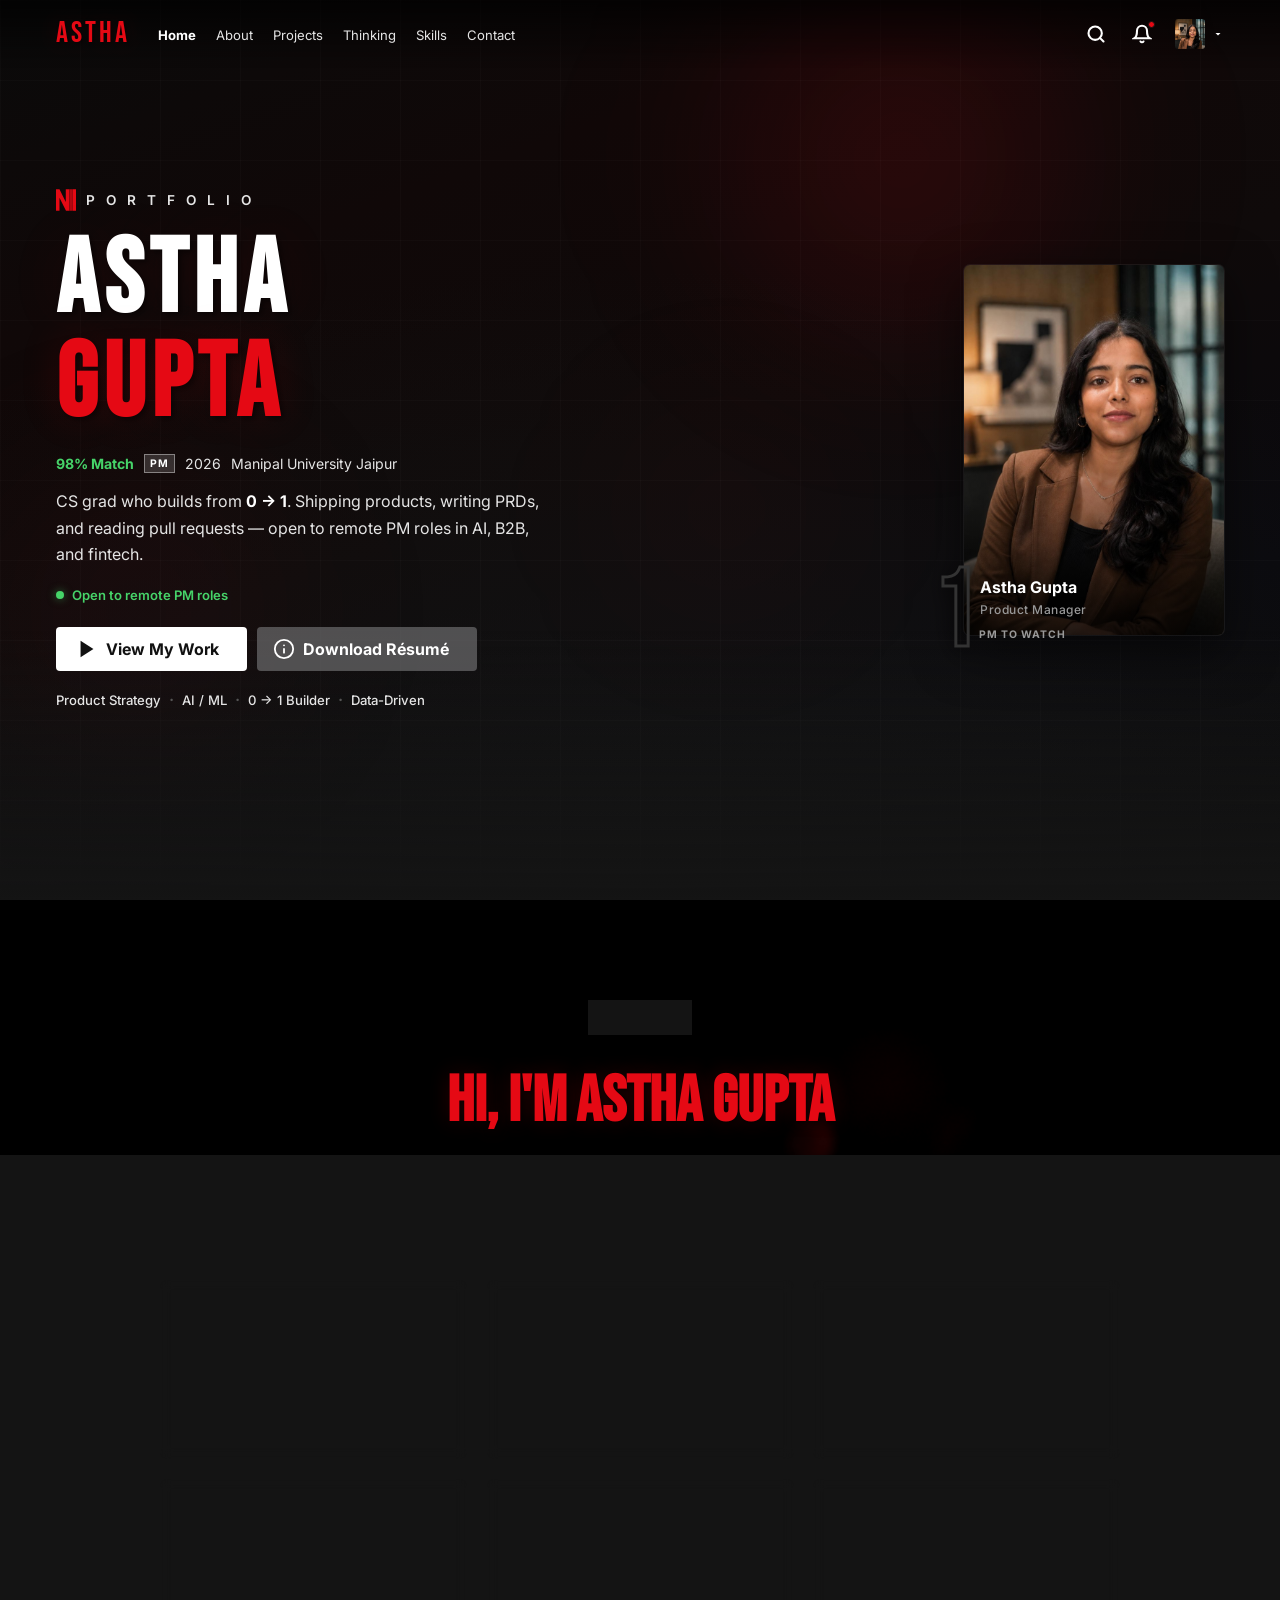
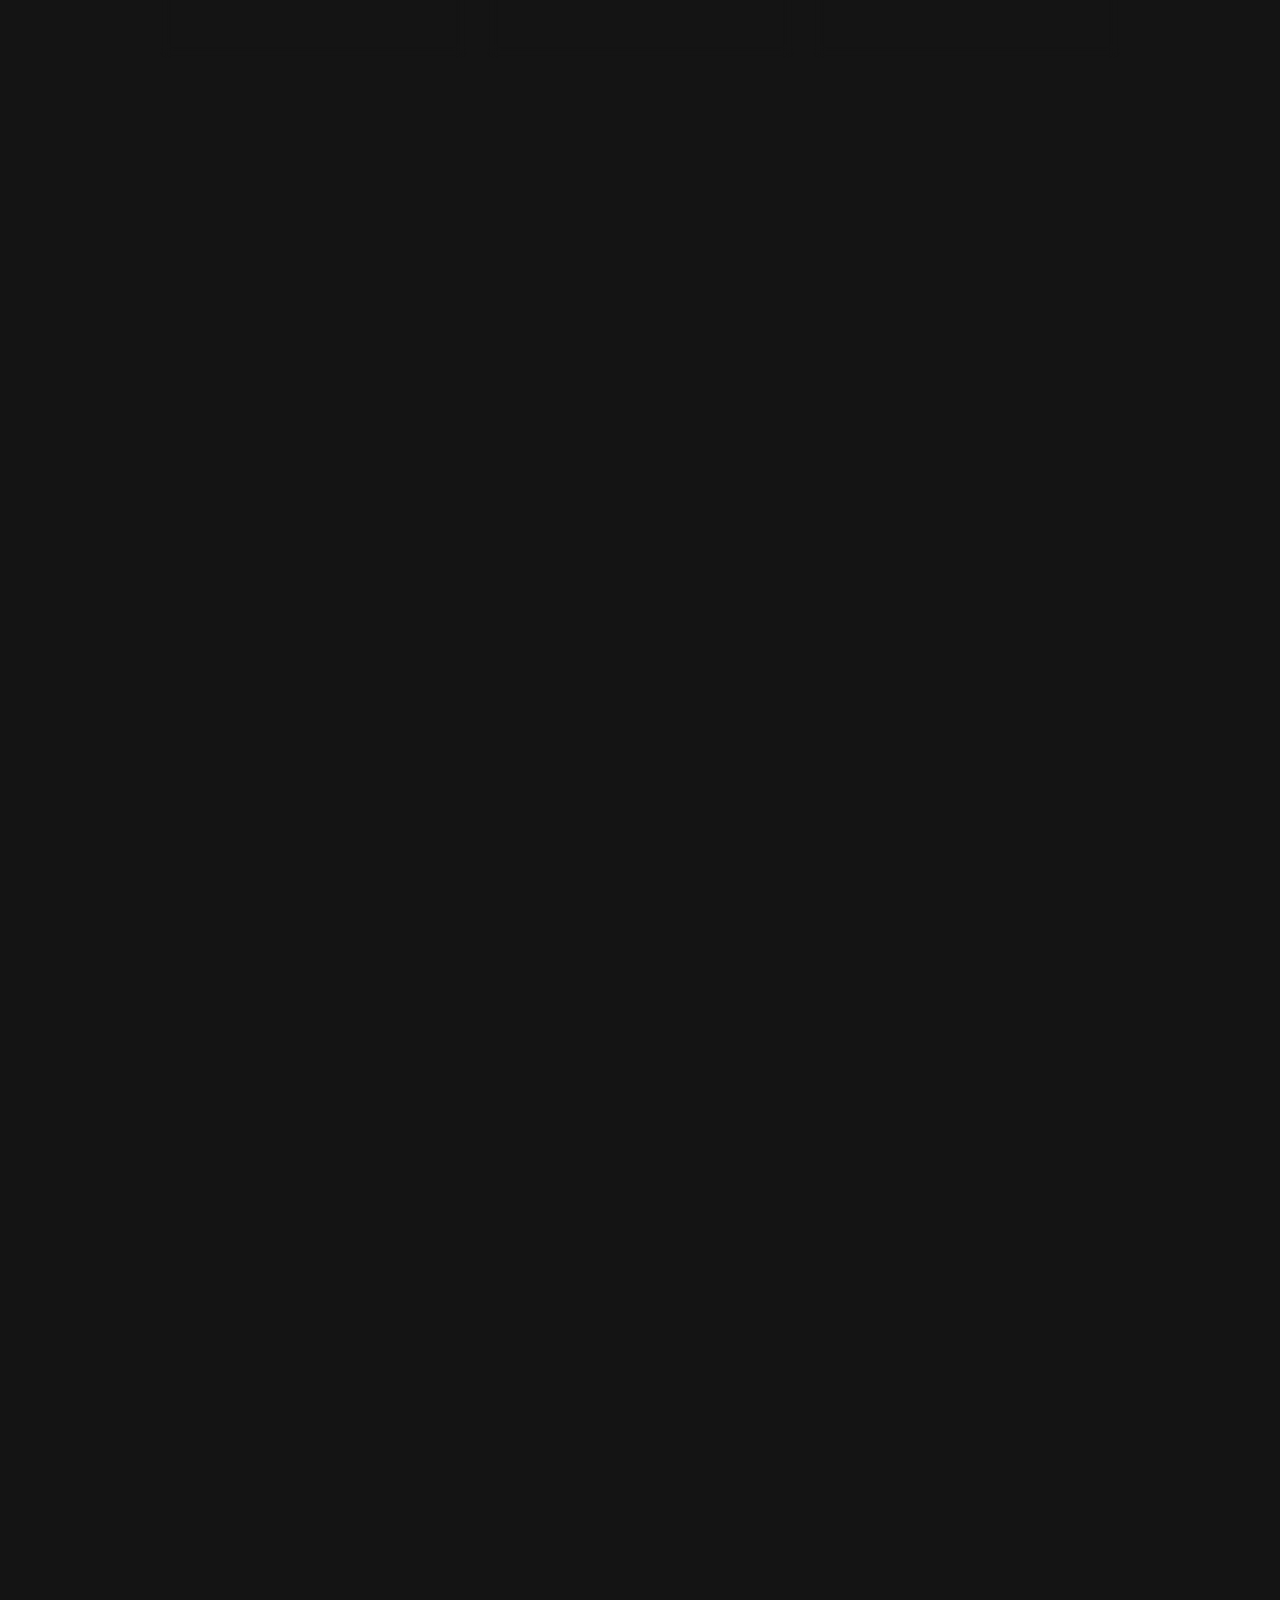
==== index.html @ 7f3d4158 "Initial PM portfolio commit" ====
<!DOCTYPE html>
<html lang="en">
<head>
  <meta charset="UTF-8" />
  <meta name="viewport" content="width=device-width, initial-scale=1.0" />
  <title>Astha Gupta — Product Manager Portfolio</title>
  <meta name="description" content="Astha Gupta — CS grad who builds from 0 → 1. Product Manager portfolio showcasing case studies, product thinking, and technical skills." />
  <link rel="stylesheet" href="css/style.css" />
  <link rel="preconnect" href="https://fonts.googleapis.com" />
  <link rel="preconnect" href="https://fonts.gstatic.com" crossorigin />
  <link href="https://fonts.googleapis.com/css2?family=Bebas+Neue&family=Inter:wght@300;400;500;600;700;800;900&display=swap" rel="stylesheet" />
</head>
<body>

  <!-- ===== NAVBAR — Netflix style ===== -->
  <nav class="navbar" id="navbar">
    <div class="nav-left">
      <a href="index.html" class="nav-logo">
        <span class="logo-wordmark">ASTHA</span>
      </a>
      <ul class="nav-links" id="navLinks">
        <li><a href="#hero" class="active">Home</a></li>
        <li><a href="#about">About</a></li>
        <li><a href="#projects">Projects</a></li>
        <li><a href="#thinking">Thinking</a></li>
        <li><a href="#skills">Skills</a></li>
        <li><a href="#contact">Contact</a></li>
      </ul>
    </div>
    <div class="nav-right">
      <button class="nav-icon-btn" aria-label="Search">
        <svg width="20" height="20" viewBox="0 0 24 24" fill="none" stroke="currentColor" stroke-width="2.5" stroke-linecap="round"><circle cx="11" cy="11" r="8"/><line x1="21" y1="21" x2="16.65" y2="16.65"/></svg>
      </button>
      <button class="nav-icon-btn nav-notify" aria-label="Notifications">
        <svg width="20" height="20" viewBox="0 0 24 24" fill="none" stroke="currentColor" stroke-width="2.5" stroke-linecap="round"><path d="M18 8A6 6 0 006 8c0 7-3 9-3 9h18s-3-2-3-9M13.73 21a2 2 0 01-3.46 0"/></svg>
        <span class="notify-dot"></span>
      </button>
      <div class="nav-profile">
        <img src="images/profile.jpg" alt="Profile" class="nav-avatar" />
        <svg width="12" height="12" viewBox="0 0 24 24" fill="currentColor" class="nav-caret"><path d="M7 10l5 5 5-5z"/></svg>
      </div>
    </div>
    <div class="hamburger" id="hamburger">
      <span></span><span></span><span></span>
    </div>
  </nav>

  <!-- ===== HERO ===== -->
  <section class="hero" id="hero">
    <!-- Dark cinematic gradient background -->
    <div class="hero-bg">
      <div class="hero-gradient-base"></div>
      <div class="hero-glow hero-glow-1"></div>
      <div class="hero-glow hero-glow-2"></div>
      <div class="hero-glow hero-glow-3"></div>
      <div class="hero-grid"></div>
      <div class="hero-gradient-bottom"></div>
    </div>

    <!-- Left: Billboard content -->
    <div class="hero-billboard">
      <!-- N PORTFOLIO badge -->
      <div class="hero-series-badge">
        <svg viewBox="0 0 26 28" class="n-logo-small" aria-hidden="true">
          <path d="M0 0h4.55l8.18 16.44V0H17.3v28h-4.32L4.55 11v17H0V0z" fill="#E50914"/>
          <path d="M17.3 0h4.55v28H17.3V0z" fill="#B20710"/>
          <path d="M21.85 0H26v28h-4.15V0z" fill="#E50914"/>
        </svg>
        <span class="series-label">P O R T F O L I O</span>
      </div>

      <h1 class="hero-title">
        <span class="title-line title-line-1">Astha</span>
        <span class="title-line title-line-2">Gupta</span>
      </h1>

      <!-- Netflix metadata row -->
      <div class="hero-match-row">
        <span class="match-score">98% Match</span>
        <span class="maturity-badge">PM</span>
        <span class="meta-year">2026</span>
        <span class="meta-detail">Manipal University Jaipur</span>
      </div>

      <p class="hero-synopsis">
        CS grad who builds from <strong>0 → 1</strong>. Shipping products, writing PRDs, 
        and reading pull requests — open to remote PM roles in AI, B2B, and fintech.
      </p>

      <!-- Availability -->
      <div class="hero-availability-tag">
        <span class="avail-dot"></span>
        <span>Open to remote PM roles</span>
      </div>

      <!-- CTA buttons -->
      <div class="hero-actions">
        <a href="#projects" class="btn-play">
          <svg viewBox="0 0 24 24" fill="currentColor" class="play-icon"><polygon points="5,3 19,12 5,21"/></svg>
          View My Work
        </a>
        <a href="#" class="btn-more-info">
          <svg viewBox="0 0 24 24" fill="none" stroke="currentColor" stroke-width="2" class="info-icon"><circle cx="12" cy="12" r="10"/><line x1="12" y1="16" x2="12" y2="12" stroke-linecap="round"/><circle cx="12" cy="8" r="1" fill="currentColor" stroke="none"/></svg>
          Download Résumé
        </a>
      </div>

      <!-- Genre tags -->
      <div class="hero-genre-row">
        <span class="genre-tag">Product Strategy</span>
        <span class="genre-dot">·</span>
        <span class="genre-tag">AI / ML</span>
        <span class="genre-dot">·</span>
        <span class="genre-tag">0 → 1 Builder</span>
        <span class="genre-dot">·</span>
        <span class="genre-tag">Data-Driven</span>
      </div>
    </div>

    <!-- Right: Small profile portrait card -->
    <div class="hero-portrait">
      <div class="portrait-card">
        <img src="images/profile.jpg" alt="Astha Gupta" class="portrait-img" />
        <div class="portrait-overlay"></div>
        <!-- Netflix-style bottom info on card -->
        <div class="portrait-info">
          <div class="portrait-name">Astha Gupta</div>
          <div class="portrait-sub">Product Manager</div>
        </div>
      </div>
      <!-- Netflix "Top 10" style rank badge -->
      <div class="portrait-rank">
        <span class="rank-number">1</span>
        <span class="rank-label">PM to Watch</span>
      </div>
    </div>

    <!-- Right-edge age badge -->
    
  </section>

  <!-- ===== ABOUT SECTION ===== -->
    <section id="about" class="about-section">
      <div class="about-bg"></div>
      <div class="about-content">
        <div class="about-title-card">
          <span class="section-label">ABOUT</span>
        </div>
        <h2 class="about-heading">Hi, I'm Astha Gupta</h2>
        <p class="about-bio">
          CS grad who builds from <strong>0 → 1</strong>. I ship AI products, write PRDs, run sprints, and read pull requests. Open to fast‑moving, cross‑functional roles in AI, B2B SaaS, fintech, and intelligent productivity products.
        </p>

        <!-- 3×2 Visual Card Grid -->
        <div class="about-visual">
          <!-- Card 1: AI Products -->
          <div class="visual-card" data-index="1">
            <svg class="visual-icon" viewBox="0 0 24 24" aria-hidden="true"><path d="M21 11.5a8.38 8.38 0 01-.9 3.8 8.5 8.5 0 01-7.6 4.7 8.38 8.38 0 01-3.8-.9L3 21l1.9-5.7a8.38 8.38 0 01-.9-3.8 8.5 8.5 0 014.7-7.6 8.38 8.38 0 013.8-.9h.5a8.48 8.48 0 018 8v.5z"/></svg>
            <div class="visual-title">AI Products</div>
            <div class="visual-desc">Build intelligent solutions from concept to launch.</div>
          </div>
          <!-- Card 2: Workflow Systems -->
          <div class="visual-card" data-index="2">
            <svg class="visual-icon" viewBox="0 0 24 24" aria-hidden="true"><path d="M19 3H5c-1.1 0-2 .9-2 2v14a2 2 0 002 2h14c1.1 0 2-.9 2-2V5a2 2 0 00-2-2zm-9 14H7v-2h3v2zm0-4H7v-2h3v2zm0-4H7V7h3v2zm5 8h-3v-2h3v2zm0-4h-3v-2h3v2zm0-4h-3V7h3v2z"/></svg>
            <div class="visual-title">Workflow Systems</div>
            <div class="visual-desc">Design seamless pipelines for teams.</div>
          </div>
          <!-- Card 3: User Experiences -->
          <div class="visual-card" data-index="3">
            <svg class="visual-icon" viewBox="0 0 24 24" aria-hidden="true"><path d="M7 2h10a2 2 0 012 2v16a2 2 0 01-2 2H7a2 2 0 01-2-2V4a2 2 0 012-2zm5 18a1.5 1.5 0 100-3 1.5 1.5 0 000 3z"/></svg>
            <div class="visual-title">User Experiences</div>
            <div class="visual-desc">Craft engaging UI/UX from 0→1.</div>
          </div>
          <!-- Card 4: Product Thinking -->
          <div class="visual-card" data-index="4">
            <svg class="visual-icon" viewBox="0 0 24 24" aria-hidden="true"><path d="M9 16.2l-3.5-3.5L4 14l5 5 9-9-1.5-1.5L9 16.2z"/></svg>
            <div class="visual-title">Thinking & Execution</div>
            <div class="visual-desc">PRDs, prototypes, technical trade‑offs.</div>
          </div>
          <!-- Card 5: Data Analytics -->
          <div class="visual-card" data-index="5">
            <svg class="visual-icon" viewBox="0 0 24 24" aria-hidden="true"><path d="M3 3v18h18V3H3zm6 14H7v-5h2v5zm4 0h-2V7h2v10zm4 0h-2v-7h2v7z"/></svg>
            <div class="visual-title">Data Analytics</div>
            <div class="visual-desc">Turn metrics into actionable product insights.</div>
          </div>
          <!-- Card 6: Cross‑Functional Leadership -->
          <div class="visual-card" data-index="6">
            <svg class="visual-icon" viewBox="0 0 24 24" aria-hidden="true"><path d="M16 11c1.66 0 2.99-1.34 2.99-3S17.66 5 16 5s-3 1.34-3 3 1.34 3 3 3zm-8 0c1.66 0 2.99-1.34 2.99-3S9.66 5 8 5 5 6.34 5 8s1.34 3 3 3zm0 2c-2.33 0-7 1.17-7 3.5V19h14v-2.5c0-2.33-4.67-3.5-7-3.5zm8 0c-.29 0-.62.02-.97.05 1.16.84 1.97 1.97 1.97 3.45V19h6v-2.5c0-2.33-4.67-3.5-7-3.5z"/></svg>
            <div class="visual-title">Cross‑Functional</div>
            <div class="visual-desc">Align engineering, design & business teams.</div>
          </div>
        </div>

        <!-- Stat Numbers Row -->
        <div class="about-stats">
          <div class="about-stat">
            <span class="stat-num">5+</span>
            <span class="stat-label">Products Shipped</span>
          </div>
          <div class="about-stat">
            <span class="stat-num">10+</span>
            <span class="stat-label">PRDs Written</span>
          </div>
          <div class="about-stat">
            <span class="stat-num">3</span>
            <span class="stat-label">Industries</span>
          </div>
          <div class="about-stat">
            <span class="stat-num">∞</span>
            <span class="stat-label">Curiosity</span>
          </div>
        </div>
      </div>
    </section>

  <section id="projects" style="min-height: 100vh; padding: 80px 60px; background: #141414;"></section>
  <section id="thinking" style="min-height: 100vh; padding: 80px 60px; background: #141414;"></section>
  <section id="skills" style="min-height: 100vh; padding: 80px 60px; background: #141414;"></section>
  <section id="contact" style="min-height: 100vh; padding: 80px 60px; background: #141414;"></section>

  <script src="js/main.js"></script>
</body>
</html>
---- css/style.css ----
/* ===========================
   ASTHA GUPTA — NETFLIX PM PORTFOLIO
   =========================== */

@import url('https://fonts.googleapis.com/css2?family=Bebas+Neue&family=Inter:wght@300;400;500;600;700;800;900&display=swap');

/* ---- RESET ---- */
*,
*::before,
*::after {
  margin: 0;
  padding: 0;
  box-sizing: border-box;
}

:root {
  --red: #E50914;
  --red-dark: #B20710;
  --red-glow: rgba(229, 9, 20, 0.4);
  --black: #141414;
  --dark: #181818;
  --card-bg: #1f1f1f;
  --white: #FFFFFF;
  --gray-1: #e5e5e5;
  --gray-2: #999;
  --gray-3: #555;
  --gray-4: #333;
  --green: #46d369;
  --font-main: 'Inter', -apple-system, BlinkMacSystemFont, sans-serif;
  --font-display: 'Bebas Neue', sans-serif;
  --nav-height: 68px;
  --transition: 0.25s ease;
}

html {
  scroll-behavior: smooth;
}

body {
  background: var(--black);
  color: var(--white);
  font-family: var(--font-main);
  overflow-x: hidden;
  line-height: 1.5;
  -webkit-font-smoothing: antialiased;
}

a {
  text-decoration: none;
  color: inherit;
}

img {
  display: block;
  max-width: 100%;
}

button {
  border: none;
  background: none;
  cursor: pointer;
  color: inherit;
  font-family: inherit;
}

/* ---- SCROLLBAR ---- */
::-webkit-scrollbar {
  width: 5px;
}

::-webkit-scrollbar-track {
  background: transparent;
}

::-webkit-scrollbar-thumb {
  background: var(--gray-3);
  border-radius: 10px;
}

/* ---- KEYFRAMES ---- */
@keyframes fadeInUp {
  from {
    opacity: 0;
    transform: translateY(28px);
  }

  to {
    opacity: 1;
    transform: translateY(0);
  }
}

@keyframes fadeIn {
  from {
    opacity: 0;
  }

  to {
    opacity: 1;
  }
}

@keyframes fadeInRight {
  from {
    opacity: 0;
    transform: translateX(50px) scale(0.95);
  }

  to {
    opacity: 1;
    transform: translateX(0) scale(1);
  }
}

@keyframes pulse {

  0%,
  100% {
    opacity: 1;
    transform: scale(1);
  }

  50% {
    opacity: 0.4;
    transform: scale(1.6);
  }
}

@keyframes slideInLeft {
  from {
    opacity: 0;
    transform: translateX(-40px);
  }

  to {
    opacity: 1;
    transform: translateX(0);
  }
}

@keyframes glowDrift1 {
  0% {
    transform: translate(0, 0) scale(1);
    opacity: 0.25;
  }

  33% {
    transform: translate(30px, -40px) scale(1.15);
    opacity: 0.35;
  }

  66% {
    transform: translate(-20px, 20px) scale(0.9);
    opacity: 0.2;
  }

  100% {
    transform: translate(0, 0) scale(1);
    opacity: 0.25;
  }
}

@keyframes glowDrift2 {
  0% {
    transform: translate(0, 0) scale(1);
    opacity: 0.15;
  }

  33% {
    transform: translate(-40px, 30px) scale(1.2);
    opacity: 0.25;
  }

  66% {
    transform: translate(30px, -20px) scale(0.85);
    opacity: 0.12;
  }

  100% {
    transform: translate(0, 0) scale(1);
    opacity: 0.15;
  }
}

@keyframes glowDrift3 {
  0% {
    transform: translate(0, 0) scale(1);
    opacity: 0.1;
  }

  50% {
    transform: translate(20px, 40px) scale(1.3);
    opacity: 0.2;
  }

  100% {
    transform: translate(0, 0) scale(1);
    opacity: 0.1;
  }
}

@keyframes shimmer {
  0% {
    opacity: 0;
  }

  50% {
    opacity: 0.06;
  }

  100% {
    opacity: 0;
  }
}

/* =====================
   NAVBAR
   ===================== */
.navbar {
  position: fixed;
  top: 0;
  left: 0;
  right: 0;
  z-index: 1000;
  display: flex;
  align-items: center;
  justify-content: space-between;
  padding: 0 56px;
  height: var(--nav-height);
  background: transparent;
  transition: background 0.4s ease;
}

.navbar::before {
  content: '';
  position: absolute;
  inset: 0;
  background: linear-gradient(180deg,
      rgba(0, 0, 0, 0.7) 0%,
      rgba(0, 0, 0, 0.4) 40%,
      transparent 100%);
  pointer-events: none;
  z-index: -1;
  transition: opacity 0.4s ease;
}

.navbar.scrolled::before {
  opacity: 0;
}

.navbar.scrolled {
  background: rgb(20, 20, 20);
}

.nav-left {
  display: flex;
  align-items: center;
  gap: 28px;
}

.logo-wordmark {
  font-family: var(--font-display);
  font-size: 1.9rem;
  letter-spacing: 3px;
  color: var(--red);
  text-shadow: 2px 2px 4px rgba(0, 0, 0, 0.5), 0 0 20px rgba(229, 9, 20, 0.15);
  transition: text-shadow 0.3s ease;
}

.nav-logo:hover .logo-wordmark {
  text-shadow: 2px 2px 4px rgba(0, 0, 0, 0.5), 0 0 40px rgba(229, 9, 20, 0.3);
}

.nav-links {
  display: flex;
  list-style: none;
  gap: 20px;
}

.nav-links a {
  font-size: 0.82rem;
  font-weight: 400;
  color: var(--gray-1);
  transition: color var(--transition);
}

.nav-links a:hover {
  color: rgba(255, 255, 255, 0.7);
}

.nav-links a.active {
  color: var(--white);
  font-weight: 700;
}

.nav-right {
  display: flex;
  align-items: center;
  gap: 18px;
}

.nav-icon-btn {
  display: flex;
  align-items: center;
  justify-content: center;
  width: 28px;
  height: 28px;
  color: var(--white);
  transition: color var(--transition);
}

.nav-icon-btn:hover {
  color: rgba(255, 255, 255, 0.7);
}

.nav-notify {
  position: relative;
}

.notify-dot {
  position: absolute;
  top: 1px;
  right: 1px;
  width: 7px;
  height: 7px;
  background: var(--red);
  border-radius: 50%;
  border: 1.5px solid var(--black);
}

.nav-profile {
  display: flex;
  align-items: center;
  gap: 6px;
  cursor: pointer;
}

.nav-avatar {
  width: 32px;
  height: 32px;
  border-radius: 4px;
  object-fit: cover;
  object-position: center top;
  transition: border-color var(--transition);
  border: 1px solid transparent;
}

.nav-profile:hover .nav-avatar {
  border-color: var(--white);
}

.nav-caret {
  color: var(--white);
  transition: transform 0.2s ease;
}

.nav-profile:hover .nav-caret {
  transform: rotate(180deg);
}

.hamburger {
  display: none;
  flex-direction: column;
  gap: 5px;
  cursor: pointer;
  padding: 8px;
  z-index: 1001;
}

.hamburger span {
  display: block;
  width: 22px;
  height: 2px;
  background: var(--white);
  transition: all 0.3s;
  border-radius: 2px;
}

/* =====================
   HERO
   ===================== */
.hero {
  position: relative;
  width: 100%;
  height: 100vh;
  min-height: 600px;
  max-height: 900px;
  display: flex;
  align-items: center;
  justify-content: space-between;
  padding: 0 56px;
  overflow: hidden;
}

/* ---- Dark Cinematic Background ---- */
.hero-bg {
  position: absolute;
  inset: 0;
  z-index: 0;
}

.hero-gradient-base {
  position: absolute;
  inset: 0;
  background:
    radial-gradient(ellipse 120% 100% at 50% 100%, rgba(20, 20, 20, 1) 0%, transparent 70%),
    linear-gradient(160deg, #0a0a0a 0%, #100808 25%, #0f0a0a 50%, #0a0a0f 75%, #0a0a0a 100%);
}

/* Animated glowing orbs — cinematic feel */
.hero-glow {
  position: absolute;
  border-radius: 50%;
  filter: blur(80px);
  will-change: transform;
}

.hero-glow-1 {
  width: 500px;
  height: 500px;
  top: -10%;
  right: 10%;
  background: radial-gradient(circle, rgba(229, 9, 20, 0.18) 0%, transparent 70%);
  animation: glowDrift1 12s ease infinite;
}

.hero-glow-2 {
  width: 400px;
  height: 400px;
  bottom: 10%;
  left: -5%;
  background: radial-gradient(circle, rgba(139, 7, 16, 0.12) 0%, transparent 70%);
  animation: glowDrift2 15s ease infinite;
}

.hero-glow-3 {
  width: 300px;
  height: 300px;
  top: 40%;
  left: 45%;
  background: radial-gradient(circle, rgba(229, 9, 20, 0.06) 0%, transparent 70%);
  animation: glowDrift3 18s ease infinite;
}

/* Subtle grid lines */
.hero-grid {
  position: absolute;
  inset: 0;
  background-image:
    linear-gradient(rgba(255, 255, 255, 0.018) 1px, transparent 1px),
    linear-gradient(90deg, rgba(255, 255, 255, 0.018) 1px, transparent 1px);
  background-size: 80px 80px;
  animation: shimmer 8s ease infinite;
}

.hero-gradient-bottom {
  position: absolute;
  bottom: 0;
  left: 0;
  right: 0;
  height: 30%;
  background: linear-gradient(to top, var(--black) 0%, transparent 100%);
  z-index: 2;
}

/* ---- Billboard Content ---- */
.hero-billboard {
  position: relative;
  z-index: 10;
  max-width: 580px;
}

.hero-series-badge {
  display: flex;
  align-items: center;
  gap: 10px;
  margin-bottom: 18px;
  animation: fadeInUp 0.6s ease 0.2s both;
}

.n-logo-small {
  width: 20px;
  height: 22px;
  flex-shrink: 0;
}

.series-label {
  font-size: 0.85rem;
  font-weight: 600;
  color: var(--gray-1);
  letter-spacing: 4px;
}

.hero-title {
  margin-bottom: 16px;
  animation: slideInLeft 0.8s ease 0.3s both;
  line-height: 1;
}

.title-line {
  display: block;
  font-family: var(--font-display);
  letter-spacing: 6px;
  text-transform: uppercase;
}

.title-line-1 {
  font-size: clamp(3.5rem, 9vw, 6.5rem);
  color: var(--white);
  text-shadow: 3px 3px 6px rgba(0, 0, 0, 0.5), 0 0 60px rgba(229, 9, 20, 0.08);
}

.title-line-2 {
  font-size: clamp(3.5rem, 9vw, 6.5rem);
  color: var(--red);
  text-shadow: 3px 3px 6px rgba(0, 0, 0, 0.5), 0 0 40px rgba(229, 9, 20, 0.15);
}

.hero-match-row {
  display: flex;
  align-items: center;
  gap: 10px;
  margin-bottom: 14px;
  flex-wrap: wrap;
  animation: fadeInUp 0.6s ease 0.5s both;
}

.match-score {
  color: var(--green);
  font-size: 0.88rem;
  font-weight: 700;
}

.maturity-badge {
  background: rgba(255, 255, 255, 0.15);
  color: var(--white);
  font-size: 0.65rem;
  font-weight: 700;
  padding: 1px 5px;
  border: 1px solid rgba(255, 255, 255, 0.4);
  letter-spacing: 1px;
}

.meta-year {
  font-size: 0.88rem;
  color: var(--gray-1);
}

.meta-detail {
  font-size: 0.88rem;
  color: var(--gray-1);
}

.hero-synopsis {
  font-size: 1rem;
  color: var(--gray-1);
  line-height: 1.65;
  max-width: 500px;
  margin-bottom: 14px;
  animation: fadeInUp 0.6s ease 0.6s both;
}

.hero-synopsis strong {
  color: var(--white);
  font-weight: 700;
}

.hero-availability-tag {
  display: inline-flex;
  align-items: center;
  gap: 8px;
  margin-bottom: 22px;
  font-size: 0.82rem;
  font-weight: 600;
  color: var(--green);
  animation: fadeInUp 0.6s ease 0.65s both;
}

.avail-dot {
  width: 8px;
  height: 8px;
  background: var(--green);
  border-radius: 50%;
  animation: pulse 2s ease infinite;
  box-shadow: 0 0 8px rgba(70, 211, 105, 0.5);
  flex-shrink: 0;
}

/* CTA */
.hero-actions {
  display: flex;
  gap: 10px;
  margin-bottom: 20px;
  animation: fadeInUp 0.6s ease 0.7s both;
}

.btn-play {
  display: inline-flex;
  align-items: center;
  gap: 8px;
  background: var(--white);
  color: #111;
  font-size: 1rem;
  font-weight: 700;
  padding: 10px 28px 10px 20px;
  border-radius: 4px;
  transition: background 0.2s ease;
}

.btn-play:hover {
  background: rgba(255, 255, 255, 0.75);
}

.play-icon {
  width: 22px;
  height: 22px;
}

.btn-more-info {
  display: inline-flex;
  align-items: center;
  gap: 8px;
  background: rgba(109, 109, 110, 0.7);
  color: var(--white);
  font-size: 1rem;
  font-weight: 700;
  padding: 10px 28px 10px 16px;
  border-radius: 4px;
  transition: background 0.2s ease;
}

.btn-more-info:hover {
  background: rgba(109, 109, 110, 0.4);
}

.info-icon {
  width: 22px;
  height: 22px;
}

.hero-genre-row {
  display: flex;
  align-items: center;
  gap: 8px;
  flex-wrap: wrap;
  animation: fadeInUp 0.6s ease 0.8s both;
}

.genre-tag {
  font-size: 0.82rem;
  font-weight: 500;
  color: var(--gray-1);
}

.genre-dot {
  color: var(--gray-3);
  font-size: 1.2rem;
  line-height: 1;
}

/* =====================
   PORTRAIT CARD — Right side
   ===================== */
.hero-portrait {
  position: relative;
  z-index: 10;
  flex-shrink: 0;
  animation: fadeInRight 0.9s ease 0.5s both;
}

.portrait-card {
  position: relative;
  width: 260px;
  height: 370px;
  border-radius: 6px;
  overflow: hidden;
  background: var(--card-bg);
  box-shadow:
    0 0 0 1px rgba(255, 255, 255, 0.06),
    0 16px 50px rgba(0, 0, 0, 0.6);
  transition: transform 0.5s cubic-bezier(0.25, 0.46, 0.45, 0.94), box-shadow 0.5s ease;
  cursor: pointer;
}

.portrait-card:hover {
  transform: scale(1.05);
  box-shadow:
    0 0 0 1px rgba(255, 255, 255, 0.1),
    0 24px 60px rgba(0, 0, 0, 0.7),
    0 0 40px rgba(229, 9, 20, 0.08);
}

.portrait-img {
  width: 100%;
  height: 100%;
  object-fit: cover;
  object-position: center top;
  transition: transform 8s ease;
}

.portrait-card:hover .portrait-img {
  transform: scale(1.08);
}

.portrait-overlay {
  position: absolute;
  inset: 0;
  background: linear-gradient(to top,
      rgba(0, 0, 0, 0.85) 0%,
      rgba(0, 0, 0, 0.3) 35%,
      transparent 60%);
  pointer-events: none;
}

.portrait-info {
  position: absolute;
  bottom: 16px;
  left: 16px;
  right: 16px;
  z-index: 2;
}

.portrait-name {
  font-size: 1rem;
  font-weight: 700;
  color: var(--white);
  margin-bottom: 2px;
}

.portrait-sub {
  font-size: 0.75rem;
  font-weight: 500;
  color: var(--gray-2);
  letter-spacing: 0.5px;
}

/* Netflix Top 10 rank badge */
.portrait-rank {
  position: absolute;
  bottom: -20px;
  left: -30px;
  display: flex;
  align-items: flex-end;
  gap: 4px;
  z-index: 20;
}

.rank-number {
  font-family: var(--font-display);
  font-size: 7rem;
  line-height: 0.75;
  color: transparent;
  -webkit-text-stroke: 3px var(--gray-4);
  letter-spacing: -4px;
  user-select: none;
  text-shadow: 0 4px 20px rgba(0, 0, 0, 0.5);
}

.rank-label {
  font-size: 0.65rem;
  font-weight: 700;
  color: var(--gray-2);
  letter-spacing: 1px;
  text-transform: uppercase;
  white-space: nowrap;
  margin-bottom: 12px;
}

/* Right edge badge */
.hero-age-badge {
  position: absolute;
  right: 0;
  bottom: 35%;
  z-index: 10;
  display: flex;
  align-items: center;
  animation: fadeIn 0.6s ease 1s both;
}

.age-border {
  width: 4px;
  height: 38px;
  background: rgba(255, 255, 255, 0.3);
  margin-right: 12px;
}

.age-text {
  font-size: 0.82rem;
  color: var(--gray-1);
  background: rgba(20, 20, 20, 0.6);
  padding: 6px 40px 6px 12px;
}

/* =====================
   RESPONSIVE
   ===================== */
@media (max-width: 1100px) {
  .hero {
    padding: 0 40px;
  }

  .portrait-card {
    width: 220px;
    height: 310px;
  }

  .rank-number {
    font-size: 5.5rem;
  }

  .portrait-rank {
    left: -22px;
    bottom: -14px;
  }
}

@media (max-width: 900px) {
  .hero {
    flex-direction: column;
    justify-content: center;
    align-items: flex-start;
    gap: 40px;
    padding: 0 30px;
    max-height: none;
    height: auto;
    min-height: 100vh;
    padding-top: calc(var(--nav-height) + 40px);
    padding-bottom: 60px;
  }

  .hero-portrait {
    align-self: center;
  }

  .hero-age-badge {
    display: none;
  }
}

@media (max-width: 768px) {
  .navbar {
    padding: 0 16px;
    height: 56px;
  }

  .nav-links {
    display: none;
    position: fixed;
    inset: 0;
    background: rgba(0, 0, 0, 0.95);
    flex-direction: column;
    justify-content: center;
    align-items: center;
    gap: 28px;
    z-index: 999;
  }

  .nav-links.open {
    display: flex;
  }

  .nav-links.open a {
    font-size: 1.3rem;
  }

  .hamburger {
    display: flex;
  }

  .nav-icon-btn:first-child {
    display: none;
  }

  .hero {
    padding: 0 20px;
  }

  .hero-billboard {
    max-width: 100%;
  }

  .title-line-1,
  .title-line-2 {
    font-size: clamp(2.8rem, 11vw, 4.5rem);
    letter-spacing: 3px;
  }

  .hero-synopsis {
    font-size: 0.9rem;
    display: -webkit-box;
    -webkit-line-clamp: 3;
    -webkit-box-orient: vertical;
    overflow: hidden;
  }

  .btn-play,
  .btn-more-info {
    flex: 1;
    justify-content: center;
    padding: 12px 16px;
    font-size: 0.9rem;
  }

  .portrait-card {
    width: 200px;
    height: 280px;
  }

  .portrait-rank {
    display: none;
  }

  .hero-genre-row {
    display: none;
  }
}

@media (max-width: 480px) {
  .logo-wordmark {
    font-size: 1.5rem;
  }

  .title-line-1,
  .title-line-2 {
    font-size: 2.5rem;
    letter-spacing: 2px;
  }

  .portrait-card {
    width: 160px;
    height: 230px;
  }
}

/* =====================
   ABOUT SECTION – Netflix style
   ===================== */
.about-section {
  position: relative;
  min-height: 100vh;
  padding: 100px 60px;
  overflow: hidden;
  display: flex;
  align-items: center;
  justify-content: center;
}

/* Background – cinematic image */
.about-bg {
  background-color: #0a0a0a;
  position: absolute;
  inset: 0;
  background: url('../images/about-bg.png') center/cover no-repeat;
  filter: brightness(0.3) contrast(1.2) saturate(0.8);
  z-index: 0;
  animation: fadeIn 2s ease both;
}

/* Dark overlay so text pops */
.about-bg::after {
  content: '';
  position: absolute;
  inset: 0;
  background:
    linear-gradient(to bottom, rgba(20,20,20,0.6) 0%, transparent 30%, transparent 70%, var(--black) 100%),
    linear-gradient(to right, rgba(20,20,20,0.4) 0%, transparent 50%);
}

.about-content {
  position: relative;
  z-index: 1;
  max-width: 960px;
  width: 100%;
  text-align: center;
  color: var(--white);
}

.about-title-card {
  display: inline-block;
  background: rgba(255, 255, 255, 0.08);
  padding: 6px 20px;
  border-radius: 4px;
  margin-bottom: 20px;
  backdrop-filter: blur(8px);
  letter-spacing: 3px;
  font-size: 0.85rem;
  color: var(--gray-1);
  border: 1px solid rgba(255, 255, 255, 0.12);
  animation: fadeInUp 0.6s ease 0.2s both;
}

.about-heading {
  font-family: var(--font-display);
  font-size: clamp(2.5rem, 8vw, 4rem);
  margin-bottom: 12px;
  color: var(--red);
  text-shadow: 2px 2px 6px rgba(0, 0, 0, 0.6), 0 0 20px rgba(229, 9, 20, 0.2);
  animation: fadeInUp 0.6s ease 0.3s both;
}

.about-bio {
  font-size: 1rem;
  line-height: 1.7;
  color: var(--gray-1);
  max-width: 620px;
  margin: 0 auto 36px;
  animation: fadeInUp 0.6s ease 0.4s both;
}

.about-bio strong {
  color: var(--white);
  font-weight: 700;
}

/* ---- 3×2 Card Grid ---- */
.about-visual {
  display: grid;
  grid-template-columns: repeat(3, 1fr);
  gap: 20px;
  margin-bottom: 40px;
}

.visual-card {
  background: rgba(20, 20, 20, 0.65);
  border: 1px solid rgba(255, 255, 255, 0.08);
  border-radius: 8px;
  padding: 28px 20px 24px;
  text-align: center;
  backdrop-filter: blur(6px);
  transition: transform 0.3s ease, box-shadow 0.3s ease, border-color 0.3s ease;
  animation: fadeInUp 0.5s ease both;
}

/* Stagger card animations */
.visual-card[data-index="1"] { animation-delay: 0.4s; }
.visual-card[data-index="2"] { animation-delay: 0.5s; }
.visual-card[data-index="3"] { animation-delay: 0.6s; }
.visual-card[data-index="4"] { animation-delay: 0.7s; }
.visual-card[data-index="5"] { animation-delay: 0.8s; }
.visual-card[data-index="6"] { animation-delay: 0.9s; }

.visual-card:hover {
  transform: translateY(-6px);
  box-shadow: 0 8px 30px rgba(229, 9, 20, 0.15);
  border-color: rgba(229, 9, 20, 0.3);
}

.visual-icon {
  width: 40px;
  height: 40px;
  fill: var(--red);
  margin: 0 auto 14px;
  display: block;
}

.visual-title {
  font-family: var(--font-display);
  font-size: 1.05rem;
  margin-bottom: 6px;
  color: var(--white);
  letter-spacing: 1px;
}

.visual-desc {
  font-size: 0.82rem;
  color: var(--gray-2);
  line-height: 1.5;
}

/* ---- Stats Row ---- */
.about-stats {
  display: flex;
  justify-content: center;
  gap: 48px;
  padding-top: 32px;
  border-top: 1px solid rgba(255, 255, 255, 0.08);
  animation: fadeInUp 0.6s ease 1s both;
}

.about-stat {
  display: flex;
  flex-direction: column;
  align-items: center;
  gap: 6px;
}

.stat-num {
  font-family: var(--font-display);
  font-size: 2.8rem;
  color: var(--red);
  line-height: 1;
  letter-spacing: 2px;
}

.stat-label {
  font-size: 0.72rem;
  font-weight: 600;
  color: var(--gray-2);
  text-transform: uppercase;
  letter-spacing: 1px;
  text-align: center;
}

/* ---- About Responsive ---- */
@media (max-width: 900px) {
  .about-visual {
    grid-template-columns: repeat(2, 1fr);
  }
}

@media (max-width: 768px) {
  .about-section {
    padding: 80px 24px;
  }

  .about-stats {
    gap: 28px;
    flex-wrap: wrap;
  }

  .stat-num {
    font-size: 2rem;
  }
}

@media (max-width: 480px) {
  .about-visual {
    grid-template-columns: 1fr;
  }

  .about-stats {
    gap: 20px;
  }
}
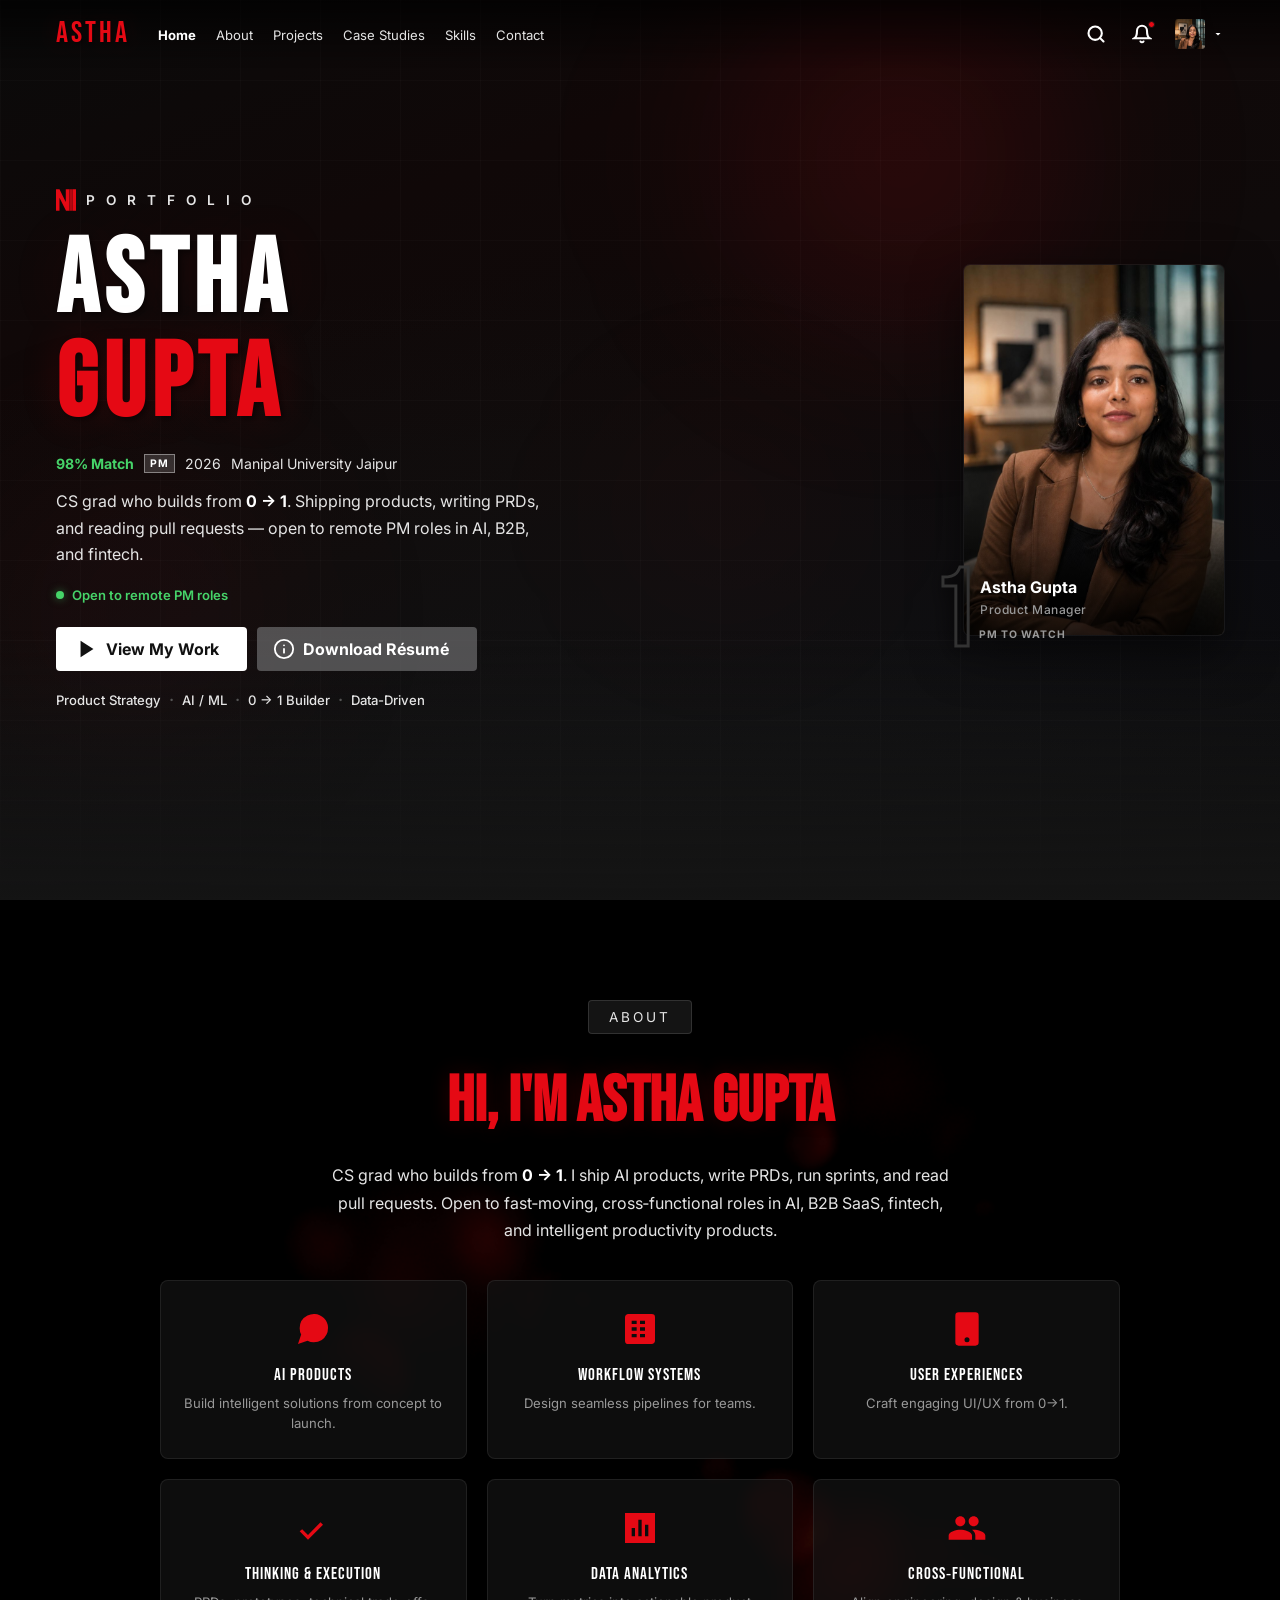
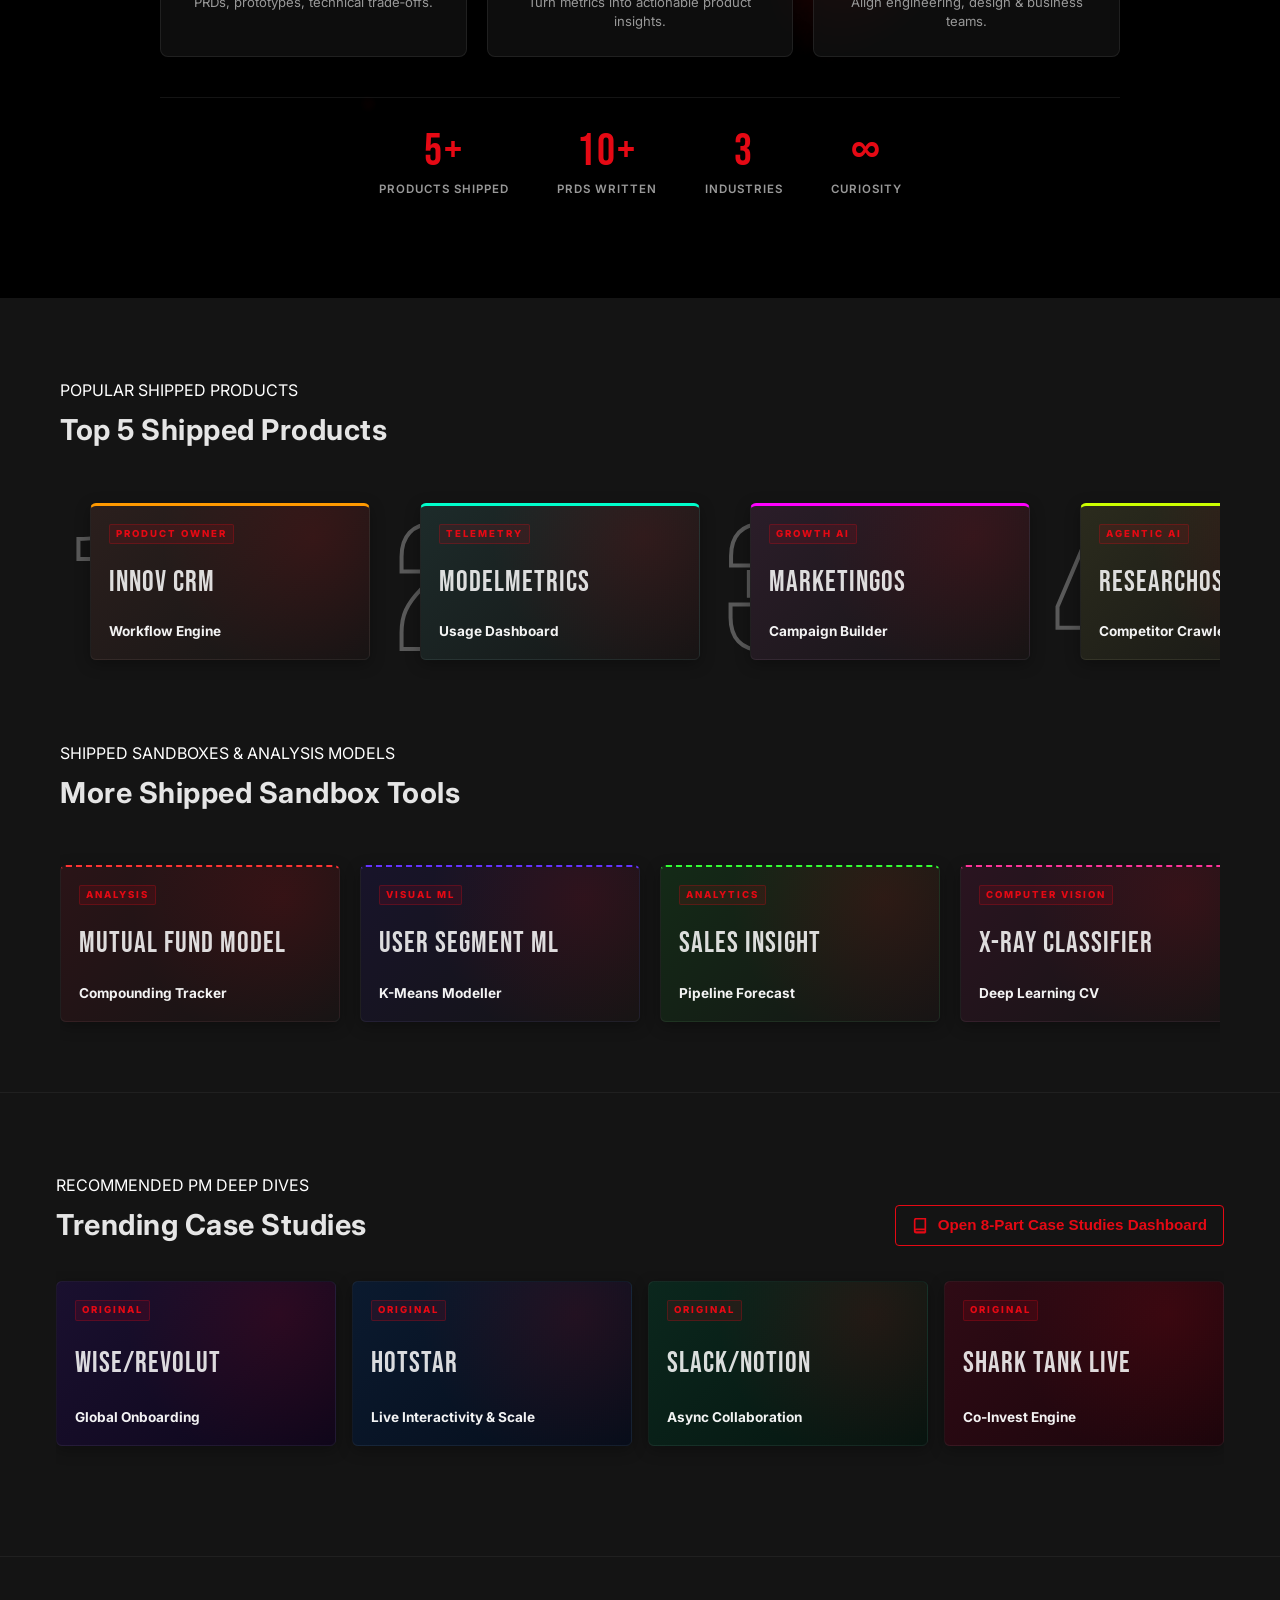
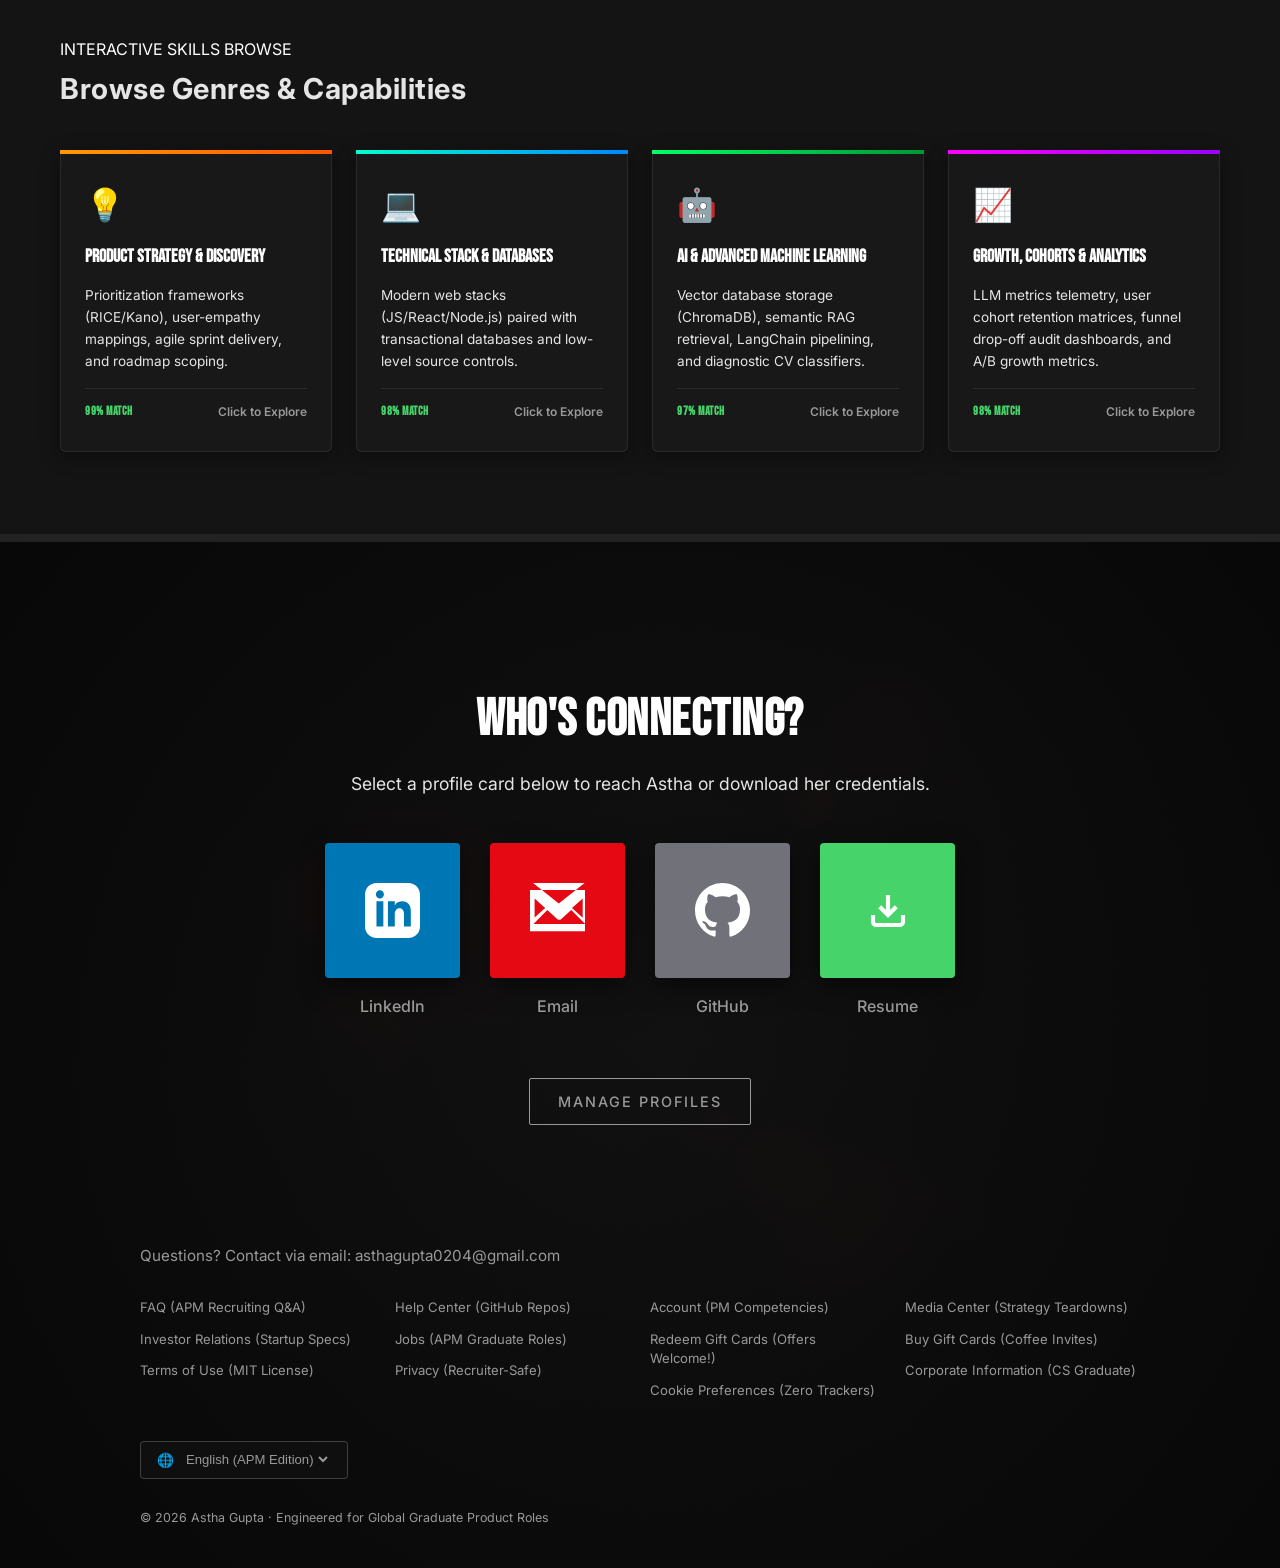
==== commit b70589d0: "feat: unified premium Netflix navigation and 8-part interactive case study dashboard" ====
--- a/index.html
+++ b/index.html
@@ -22,7 +22,7 @@
         <li><a href="#hero" class="active">Home</a></li>
         <li><a href="#about">About</a></li>
         <li><a href="#projects">Projects</a></li>
-        <li><a href="#thinking">Thinking</a></li>
+        <li><a href="#case-studies">Case Studies</a></li>
         <li><a href="#skills">Skills</a></li>
         <li><a href="#contact">Contact</a></li>
       </ul>
@@ -213,10 +213,763 @@
       </div>
     </section>
 
-  <section id="projects" style="min-height: 100vh; padding: 80px 60px; background: #141414;"></section>
-  <section id="thinking" style="min-height: 100vh; padding: 80px 60px; background: #141414;"></section>
-  <section id="skills" style="min-height: 100vh; padding: 80px 60px; background: #141414;"></section>
-  <section id="contact" style="min-height: 100vh; padding: 80px 60px; background: #141414;"></section>
+  <!-- ===== PROJECTS SECTION ===== -->
+  <section id="projects" class="projects-section">
+    <!-- Row 1: Top 5 Shipped Products -->
+    <div class="cs-section-header">
+      <span class="section-label">POPULAR SHIPPED PRODUCTS</span>
+      <h2 class="cs-section-heading">Top 5 Shipped Products</h2>
+    </div>
+
+    <div class="top-row-container">
+      <div class="top-row-slider">
+        <!-- Project Rank 1 -->
+        <div class="top-product-card-container">
+          <span class="top-rank-num">1</span>
+          <div class="cs-movie-card landscape-card" data-cs="innov-crm">
+            <div class="cs-card-thumbnail cs-bg-crm">
+              <div class="cs-card-badge">Product Owner</div>
+              <div class="cs-card-logo">Innov CRM</div>
+              <div class="cs-card-banner-title">Workflow Engine</div>
+            </div>
+            <div class="cs-card-hover-overlay">
+              <div class="cs-hover-controls">
+                <button class="cs-control-btn play-btn" aria-label="Open Deep Dive">
+                  <svg viewBox="0 0 24 24" fill="currentColor"><polygon points="6,4 20,12 6,20"/></svg>
+                </button>
+                <button class="cs-control-btn like-btn" aria-label="Like">
+                  <svg viewBox="0 0 24 24" fill="none" stroke="currentColor" stroke-width="2"><path d="M14 9V5a3 3 0 00-3-3l-4 9v11h11.28a2 2 0 002-1.7l1.38-9a2 2 0 00-2-2.3zM7 22H4a2 2 0 01-2-2v-7a2 2 0 012-2h3"/></svg>
+                </button>
+              </div>
+              <div class="cs-hover-meta">
+                <span class="cs-hover-match">99% Match</span>
+                <span class="cs-hover-maturity">Production</span>
+                <span class="cs-hover-year">2026</span>
+              </div>
+              <p class="cs-hover-synopsis">Product Owner role: drag-and-drop B2B sales pipelines and dynamic follow-up triggers reducing lead leakages by 35%.</p>
+              <div class="cs-hover-tags">
+                <span>B2B CRM</span>
+                <span>Kanban Pipeline</span>
+                <span>Workflows</span>
+              </div>
+            </div>
+          </div>
+        </div>
+
+        <!-- Project Rank 2 -->
+        <div class="top-product-card-container">
+          <span class="top-rank-num">2</span>
+          <div class="cs-movie-card landscape-card" data-cs="modelmetrics-dashboard">
+            <div class="cs-card-thumbnail cs-bg-metrics">
+              <div class="cs-card-badge">Telemetry</div>
+              <div class="cs-card-logo">ModelMetrics</div>
+              <div class="cs-card-banner-title">Usage Dashboard</div>
+            </div>
+            <div class="cs-card-hover-overlay">
+              <div class="cs-hover-controls">
+                <button class="cs-control-btn play-btn" aria-label="Open Deep Dive">
+                  <svg viewBox="0 0 24 24" fill="currentColor"><polygon points="6,4 20,12 6,20"/></svg>
+                </button>
+                <button class="cs-control-btn like-btn" aria-label="Like">
+                  <svg viewBox="0 0 24 24" fill="none" stroke="currentColor" stroke-width="2"><path d="M14 9V5a3 3 0 00-3-3l-4 9v11h11.28a2 2 0 002-1.7l1.38-9a2 2 0 00-2-2.3zM7 22H4a2 2 0 01-2-2v-7a2 2 0 012-2h3"/></svg>
+                </button>
+              </div>
+              <div class="cs-hover-meta">
+                <span class="cs-hover-match">98% Match</span>
+                <span class="cs-hover-maturity">Active Streamlit</span>
+                <span class="cs-hover-year">2026</span>
+              </div>
+              <p class="cs-hover-synopsis">SaaS metrics telemetry mapping live LLM token usage and weekly user cohort retention maps.</p>
+              <div class="cs-hover-tags">
+                <span>LLM Telemetry</span>
+                <span>Cohorts</span>
+                <span>SaaS Metrics</span>
+              </div>
+            </div>
+          </div>
+        </div>
+
+        <!-- Project Rank 3 -->
+        <div class="top-product-card-container">
+          <span class="top-rank-num">3</span>
+          <div class="cs-movie-card landscape-card" data-cs="marketingos">
+            <div class="cs-card-thumbnail cs-bg-growth">
+              <div class="cs-card-badge">Growth AI</div>
+              <div class="cs-card-logo">MarketingOS</div>
+              <div class="cs-card-banner-title">Campaign Builder</div>
+            </div>
+            <div class="cs-card-hover-overlay">
+              <div class="cs-hover-controls">
+                <button class="cs-control-btn play-btn" aria-label="Open Deep Dive">
+                  <svg viewBox="0 0 24 24" fill="currentColor"><polygon points="6,4 20,12 6,20"/></svg>
+                </button>
+                <button class="cs-control-btn like-btn" aria-label="Like">
+                  <svg viewBox="0 0 24 24" fill="none" stroke="currentColor" stroke-width="2"><path d="M14 9V5a3 3 0 00-3-3l-4 9v11h11.28a2 2 0 002-1.7l1.38-9a2 2 0 00-2-2.3zM7 22H4a2 2 0 01-2-2v-7a2 2 0 012-2h3"/></svg>
+                </button>
+              </div>
+              <div class="cs-hover-meta">
+                <span class="cs-hover-match">97% Match</span>
+                <span class="cs-hover-maturity">AI Sandbox</span>
+                <span class="cs-hover-year">2026</span>
+              </div>
+              <p class="cs-hover-synopsis">Automated GenAI campaign asset generator creating ad variants and managing 1-click marketing channel sync.</p>
+              <div class="cs-hover-tags">
+                <span>GenAI Staging</span>
+                <span>TypeScript</span>
+                <span>Growth PM</span>
+              </div>
+            </div>
+          </div>
+        </div>
+
+        <!-- Project Rank 4 -->
+        <div class="top-product-card-container">
+          <span class="top-rank-num">4</span>
+          <div class="cs-movie-card landscape-card" data-cs="researchos">
+            <div class="cs-card-thumbnail cs-bg-crawler">
+              <div class="cs-card-badge">Agentic AI</div>
+              <div class="cs-card-logo">researchOS</div>
+              <div class="cs-card-banner-title">Competitor Crawler</div>
+            </div>
+            <div class="cs-card-hover-overlay">
+              <div class="cs-hover-controls">
+                <button class="cs-control-btn play-btn" aria-label="Open Deep Dive">
+                  <svg viewBox="0 0 24 24" fill="currentColor"><polygon points="6,4 20,12 6,20"/></svg>
+                </button>
+                <button class="cs-control-btn like-btn" aria-label="Like">
+                  <svg viewBox="0 0 24 24" fill="none" stroke="currentColor" stroke-width="2"><path d="M14 9V5a3 3 0 00-3-3l-4 9v11h11.28a2 2 0 002-1.7l1.38-9a2 2 0 00-2-2.3zM7 22H4a2 2 0 01-2-2v-7a2 2 0 012-2h3"/></svg>
+                </button>
+              </div>
+              <div class="cs-hover-meta">
+                <span class="cs-hover-match">96% Match</span>
+                <span class="cs-hover-maturity">Python Crawler</span>
+                <span class="cs-hover-year">2026</span>
+              </div>
+              <p class="cs-hover-synopsis">Autonomous competitor intelligence crawler highlighting HTML adjustments and writing strategic impact teardowns.</p>
+              <div class="cs-hover-tags">
+                <span>Competitor intelligence</span>
+                <span>Web Scraping</span>
+                <span>Log diff</span>
+              </div>
+            </div>
+          </div>
+        </div>
+
+        <!-- Project Rank 5 -->
+        <div class="top-product-card-container">
+          <span class="top-rank-num">5</span>
+          <div class="cs-movie-card landscape-card" data-cs="document-intelligence">
+            <div class="cs-card-thumbnail cs-bg-rag">
+              <div class="cs-card-badge">GenAI RAG</div>
+              <div class="cs-card-logo">DocIntel</div>
+              <div class="cs-card-banner-title">LangChain & Gemini</div>
+            </div>
+            <div class="cs-card-hover-overlay">
+              <div class="cs-hover-controls">
+                <button class="cs-control-btn play-btn" aria-label="Open Deep Dive">
+                  <svg viewBox="0 0 24 24" fill="currentColor"><polygon points="6,4 20,12 6,20"/></svg>
+                </button>
+                <button class="cs-control-btn like-btn" aria-label="Like">
+                  <svg viewBox="0 0 24 24" fill="none" stroke="currentColor" stroke-width="2"><path d="M14 9V5a3 3 0 00-3-3l-4 9v11h11.28a2 2 0 002-1.7l1.38-9a2 2 0 00-2-2.3zM7 22H4a2 2 0 01-2-2v-7a2 2 0 012-2h3"/></svg>
+                </button>
+              </div>
+              <div class="cs-hover-meta">
+                <span class="cs-hover-match">97% Match</span>
+                <span class="cs-hover-maturity">RAG Production</span>
+                <span class="cs-hover-year">2026</span>
+              </div>
+              <p class="cs-hover-synopsis">LangChain & Gemini semantic search QA engine supporting vector indexing and highlighted source page citations.</p>
+              <div class="cs-hover-tags">
+                <span>LangChain</span>
+                <span>Gemini API</span>
+                <span>ChromaDB RAG</span>
+              </div>
+            </div>
+          </div>
+        </div>
+
+      </div>
+    </div>
+
+    <!-- Row 2: Shipped Sandboxes & Data Tools -->
+    <div class="cs-section-header row-margin-top">
+      <span class="section-label">SHIPPED SANDBOXES & ANALYSIS MODELS</span>
+      <h2 class="cs-section-heading">More Shipped Sandbox Tools</h2>
+    </div>
+
+    <div class="sandbox-slider-container">
+      <div class="sandbox-slider">
+
+        <!-- Sandbox 1: Mutual Funds -->
+        <div class="cs-movie-card landscape-card" data-cs="mutual-fund-analysis">
+          <div class="cs-card-thumbnail cs-bg-sandbox-fund">
+            <div class="cs-card-badge">Analysis</div>
+            <div class="cs-card-logo">Mutual Fund Model</div>
+            <div class="cs-card-banner-title">Compounding Tracker</div>
+          </div>
+          <div class="cs-card-hover-overlay">
+            <div class="cs-hover-controls">
+              <button class="cs-control-btn play-btn" aria-label="Open Deep Dive">
+                <svg viewBox="0 0 24 24" fill="currentColor"><polygon points="6,4 20,12 6,20"/></svg>
+              </button>
+            </div>
+            <div class="cs-hover-meta">
+              <span class="cs-hover-match">95% Match</span>
+              <span class="cs-hover-maturity">Jupyter</span>
+              <span class="cs-hover-year">2026</span>
+            </div>
+            <p class="cs-hover-synopsis">Jupyter portfolio return simulator calculating fees drag cost and risk ratios compounding projections.</p>
+            <div class="cs-hover-tags">
+              <span>Jupyter Allocator</span>
+              <span>Compounding slider</span>
+              <span>Pandas data</span>
+            </div>
+          </div>
+        </div>
+
+        <!-- Sandbox 2: Customer Segmentation -->
+        <div class="cs-movie-card landscape-card" data-cs="customer-segmentation">
+          <div class="cs-card-thumbnail cs-bg-sandbox-customer">
+            <div class="cs-card-badge">Visual ML</div>
+            <div class="cs-card-logo">User Segment ML</div>
+            <div class="cs-card-banner-title">K-Means Modeller</div>
+          </div>
+          <div class="cs-card-hover-overlay">
+            <div class="cs-hover-controls">
+              <button class="cs-control-btn play-btn" aria-label="Open Deep Dive">
+                <svg viewBox="0 0 24 24" fill="currentColor"><polygon points="6,4 20,12 6,20"/></svg>
+              </button>
+            </div>
+            <div class="cs-hover-meta">
+              <span class="cs-hover-match">94% Match</span>
+              <span class="cs-hover-maturity">Clustering model</span>
+              <span class="cs-hover-year">2025</span>
+            </div>
+            <p class="cs-hover-synopsis">K-Means customer clustering pipeline modeling target ad CTR and isolated cohort segments.</p>
+            <div class="cs-hover-tags">
+              <span>K-Means</span>
+              <span>Cohort Visuals</span>
+              <span>User Modeling</span>
+            </div>
+          </div>
+        </div>
+
+        <!-- Sandbox 3: Sales Insights -->
+        <div class="cs-movie-card landscape-card" data-cs="sales-insight">
+          <div class="cs-card-thumbnail cs-bg-sandbox-sales">
+            <div class="cs-card-badge">Analytics</div>
+            <div class="cs-card-logo">Sales Insight</div>
+            <div class="cs-card-banner-title">Pipeline Forecast</div>
+          </div>
+          <div class="cs-card-hover-overlay">
+            <div class="cs-hover-controls">
+              <button class="cs-control-btn play-btn" aria-label="Open Deep Dive">
+                <svg viewBox="0 0 24 24" fill="currentColor"><polygon points="6,4 20,12 6,20"/></svg>
+              </button>
+            </div>
+            <div class="cs-hover-meta">
+              <span class="cs-hover-match">94% Match</span>
+              <span class="cs-hover-maturity">BI Dashboard</span>
+              <span class="cs-hover-year">2025</span>
+            </div>
+            <p class="cs-hover-synopsis">Sales pipeline dashboard tracking deal ages, conversion flows, and quota forecasts.</p>
+            <div class="cs-hover-tags">
+              <span>Sales pipeline</span>
+              <span>BI Dashboard</span>
+              <span>Metrics Goal</span>
+            </div>
+          </div>
+        </div>
+
+        <!-- Sandbox 4: Pneumonia detection -->
+        <div class="cs-movie-card landscape-card" data-cs="pneumonia-detection">
+          <div class="cs-card-thumbnail cs-bg-sandbox-pneumonia">
+            <div class="cs-card-badge">Computer Vision</div>
+            <div class="cs-card-logo">X-Ray Classifier</div>
+            <div class="cs-card-banner-title">Deep Learning CV</div>
+          </div>
+          <div class="cs-card-hover-overlay">
+            <div class="cs-hover-controls">
+              <button class="cs-control-btn play-btn" aria-label="Open Deep Dive">
+                <svg viewBox="0 0 24 24" fill="currentColor"><polygon points="6,4 20,12 6,20"/></svg>
+              </button>
+            </div>
+            <div class="cs-hover-meta">
+              <span class="cs-hover-match">95% Match</span>
+              <span class="cs-hover-maturity">CV Model</span>
+              <span class="cs-hover-year">2026</span>
+            </div>
+            <p class="cs-hover-synopsis">Computer vision deep learning classifier optimizing clinical diagnostic recall in X-Ray imaging.</p>
+            <div class="cs-hover-tags">
+              <span>Deep Learning recall</span>
+              <span>Computer Vision</span>
+              <span>Diagnostic UI</span>
+            </div>
+          </div>
+        </div>
+
+        <!-- Sandbox 5: Ecom API -->
+        <div class="cs-movie-card landscape-card" data-cs="ecom-api">
+          <div class="cs-card-thumbnail cs-bg-sandbox-ecom">
+            <div class="cs-card-badge">REST API</div>
+            <div class="cs-card-logo">E-Commerce Backend</div>
+            <div class="cs-card-banner-title">Node & Express API</div>
+          </div>
+          <div class="cs-card-hover-overlay">
+            <div class="cs-hover-controls">
+              <button class="cs-control-btn play-btn" aria-label="Open Deep Dive">
+                <svg viewBox="0 0 24 24" fill="currentColor"><polygon points="6,4 20,12 6,20"/></svg>
+              </button>
+            </div>
+            <div class="cs-hover-meta">
+              <span class="cs-hover-match">93% Match</span>
+              <span class="cs-hover-maturity">API Sandbox</span>
+              <span class="cs-hover-year">2025</span>
+            </div>
+            <p class="cs-hover-synopsis">RESTful API backend securing inventory atomic locks and cart check validation protocols.</p>
+            <div class="cs-hover-tags">
+              <span>REST API</span>
+              <span>Node / Express</span>
+              <span>Database Locks</span>
+            </div>
+          </div>
+        </div>
+
+      </div>
+    </div>
+
+  </section>
+  <!-- ===== CASE STUDIES SECTION ===== -->
+  <section id="case-studies" class="case-studies-section">
+    <div class="cs-section-header" style="display: flex; justify-content: space-between; align-items: flex-end; flex-wrap: wrap; gap: 15px; margin-bottom: 25px;">
+      <div>
+        <span class="section-label">RECOMMENDED PM DEEP DIVES</span>
+        <h2 class="cs-section-heading" style="margin-bottom: 0;">Trending Case Studies</h2>
+      </div>
+      <a href="pages/case-studies.html" class="cs-dashboard-link" style="color: #e50914; text-decoration: none; font-family: 'Outfit', sans-serif; font-weight: 700; font-size: 0.95rem; display: flex; align-items: center; gap: 6px; padding: 8px 16px; border: 1px solid #e50914; border-radius: 4px; transition: all 0.2s;" onmouseover="this.style.background='#e50914'; this.style.color='#fff';" onmouseout="this.style.background='transparent'; this.style.color='#e50914';">
+        <svg width="16" height="16" viewBox="0 0 24 24" fill="none" stroke="currentColor" stroke-width="2.5" style="margin-right: 4px;"><path d="M4 19.5A2.5 2.5 0 0 1 6.5 17H20M4 19.5A2.5 2.5 0 0 0 6.5 22H20M4 19.5V3.5A2.5 2.5 0 0 1 6.5 1H20v20H6.5a2.5 2.5 0 0 1-2.5-2.5z"/></svg>
+        Open 8-Part Case Studies Dashboard
+      </a>
+    </div>
+
+    <div class="cs-slider-container">
+      <div class="cs-slider">
+        
+        <!-- Case Study 1 -->
+        <div class="cs-movie-card" data-cs="global-onboarding">
+          <div class="cs-card-thumbnail cs-bg-finpay">
+            <div class="cs-card-badge">Original</div>
+            <div class="cs-card-logo">Wise/Revolut</div>
+            <div class="cs-card-banner-title">Global Onboarding</div>
+          </div>
+          <div class="cs-card-hover-overlay">
+            <div class="cs-hover-controls">
+              <button class="cs-control-btn play-btn" aria-label="Open Deep Dive">
+                <svg viewBox="0 0 24 24" fill="currentColor"><polygon points="6,4 20,12 6,20"/></svg>
+              </button>
+              <button class="cs-control-btn like-btn" aria-label="Like">
+                <svg viewBox="0 0 24 24" fill="none" stroke="currentColor" stroke-width="2"><path d="M14 9V5a3 3 0 00-3-3l-4 9v11h11.28a2 2 0 002-1.7l1.38-9a2 2 0 00-2-2.3zM7 22H4a2 2 0 01-2-2v-7a2 2 0 012-2h3"/></svg>
+              </button>
+              <button class="cs-control-btn info-btn" aria-label="More Info">
+                <svg viewBox="0 0 24 24" fill="none" stroke="currentColor" stroke-width="2"><circle cx="12" cy="12" r="10"/><line x1="12" y1="16" x2="12" y2="12"/><circle cx="12" cy="8" r="1" fill="currentColor" stroke="none"/></svg>
+              </button>
+            </div>
+            <div class="cs-hover-meta">
+              <span class="cs-hover-match">98% Match</span>
+              <span class="cs-hover-maturity">Wise / Revolut</span>
+              <span class="cs-hover-year">2025</span>
+            </div>
+            <p class="cs-hover-synopsis">Designing a global onboarding funnel that adapts to 15+ countries, multi-format phone numbers, local KYC/documents, and non-English drop-off protection.</p>
+            <div class="cs-hover-tags">
+              <span>Onboarding Funnel</span>
+              <span>Global Compliance</span>
+              <span>UX Growth</span>
+            </div>
+          </div>
+        </div>
+
+        <!-- Case Study 2 -->
+        <div class="cs-movie-card" data-cs="india-localization">
+          <div class="cs-card-thumbnail cs-bg-teamflow">
+            <div class="cs-card-badge">Original</div>
+            <div class="cs-card-logo">Hotstar</div>
+            <div class="cs-card-banner-title">Live Interactivity & Scale</div>
+          </div>
+          <div class="cs-card-hover-overlay">
+            <div class="cs-hover-controls">
+              <button class="cs-control-btn play-btn" aria-label="Open Deep Dive">
+                <svg viewBox="0 0 24 24" fill="currentColor"><polygon points="6,4 20,12 6,20"/></svg>
+              </button>
+              <button class="cs-control-btn like-btn" aria-label="Like">
+                <svg viewBox="0 0 24 24" fill="none" stroke="currentColor" stroke-width="2"><path d="M14 9V5a3 3 0 00-3-3l-4 9v11h11.28a2 2 0 002-1.7l1.38-9a2 2 0 00-2-2.3zM7 22H4a2 2 0 01-2-2v-7a2 2 0 012-2h3"/></svg>
+              </button>
+              <button class="cs-control-btn info-btn" aria-label="More Info">
+                <svg viewBox="0 0 24 24" fill="none" stroke="currentColor" stroke-width="2"><circle cx="12" cy="12" r="10"/><line x1="12" y1="16" x2="12" y2="12"/><circle cx="12" cy="8" r="1" fill="currentColor" stroke="none"/></svg>
+              </button>
+            </div>
+            <div class="cs-hover-meta">
+              <span class="cs-hover-match">97% Match</span>
+              <span class="cs-hover-maturity">Disney+ Hotstar</span>
+              <span class="cs-hover-year">2025</span>
+            </div>
+            <p class="cs-hover-synopsis">Growth PM case study on scaling live streaming (50M+ concurrent users) during IPL, bundling HBO/Disney content, and pioneering Swiggy Watch'N'Order food commerce overlays.</p>
+            <div class="cs-hover-tags">
+              <span>IPL Commerce</span>
+              <span>Ecosystem Bundles</span>
+              <span>Live Overlays</span>
+            </div>
+          </div>
+        </div>
+
+        <!-- Case Study 3 -->
+        <div class="cs-movie-card" data-cs="async-collaboration">
+          <div class="cs-card-thumbnail cs-bg-search">
+            <div class="cs-card-badge">Original</div>
+            <div class="cs-card-logo">Slack/Notion</div>
+            <div class="cs-card-banner-title">Async Collaboration</div>
+          </div>
+          <div class="cs-card-hover-overlay">
+            <div class="cs-hover-controls">
+              <button class="cs-control-btn play-btn" aria-label="Open Deep Dive">
+                <svg viewBox="0 0 24 24" fill="currentColor"><polygon points="6,4 20,12 6,20"/></svg>
+              </button>
+              <button class="cs-control-btn like-btn" aria-label="Like">
+                <svg viewBox="0 0 24 24" fill="none" stroke="currentColor" stroke-width="2"><path d="M14 9V5a3 3 0 00-3-3l-4 9v11h11.28a2 2 0 002-1.7l1.38-9a2 2 0 00-2-2.3zM7 22H4a2 2 0 01-2-2v-7a2 2 0 012-2h3"/></svg>
+              </button>
+              <button class="cs-control-btn info-btn" aria-label="More Info">
+                <svg viewBox="0 0 24 24" fill="none" stroke="currentColor" stroke-width="2"><circle cx="12" cy="12" r="10"/><line x1="12" y1="16" x2="12" y2="12"/><circle cx="12" cy="8" r="1" fill="currentColor" stroke="none"/></svg>
+              </button>
+            </div>
+            <div class="cs-hover-meta">
+              <span class="cs-hover-match">96% Match</span>
+              <span class="cs-hover-maturity">Slack / Notion</span>
+              <span class="cs-hover-year">2026</span>
+            </div>
+            <p class="cs-hover-synopsis">Designing remote-friendly collaboration modules for global teams. Solving time-zone context loss, async update logs, and interactive hand-offs.</p>
+            <div class="cs-hover-tags">
+              <span>Async UX</span>
+              <span>Team Workflows</span>
+              <span>B2B SaaS</span>
+            </div>
+          </div>
+        </div>
+
+        <!-- Case Study 4 -->
+        <div class="cs-movie-card" data-cs="shark-tank-invest">
+          <div class="cs-card-thumbnail cs-bg-shoplens">
+            <div class="cs-card-badge">Original</div>
+            <div class="cs-card-logo">Shark Tank Live</div>
+            <div class="cs-card-banner-title">Co-Invest Engine</div>
+          </div>
+          <div class="cs-card-hover-overlay">
+            <div class="cs-hover-controls">
+              <button class="cs-control-btn play-btn" aria-label="Open Deep Dive">
+                <svg viewBox="0 0 24 24" fill="currentColor"><polygon points="6,4 20,12 6,20"/></svg>
+              </button>
+              <button class="cs-control-btn like-btn" aria-label="Like">
+                <svg viewBox="0 0 24 24" fill="none" stroke="currentColor" stroke-width="2"><path d="M14 9V5a3 3 0 00-3-3l-4 9v11h11.28a2 2 0 002-1.7l1.38-9a2 2 0 00-2-2.3zM7 22H4a2 2 0 01-2-2v-7a2 2 0 012-2h3"/></svg>
+              </button>
+              <button class="cs-control-btn info-btn" aria-label="More Info">
+                <svg viewBox="0 0 24 24" fill="none" stroke="currentColor" stroke-width="2"><circle cx="12" cy="12" r="10"/><line x1="12" y1="16" x2="12" y2="12"/><circle cx="12" cy="8" r="1" fill="currentColor" stroke="none"/></svg>
+              </button>
+            </div>
+            <div class="cs-hover-meta">
+              <span class="cs-hover-match">99% Match</span>
+              <span class="cs-hover-maturity">Interactive Tech</span>
+              <span class="cs-hover-year">2026</span>
+            </div>
+            <p class="cs-hover-synopsis">Designing a SEBI-compliant live co-investing crowdfunding overlay feature, enabling real-time UPI retail micro-investments during pitches.</p>
+            <div class="cs-hover-tags">
+              <span>Interactive Overlay</span>
+              <span>Crowdfunding</span>
+              <span>UPI Escrow</span>
+            </div>
+          </div>
+        </div>
+
+      </div>
+    </div>
+  </section>
+
+  <!-- Netflix Details Modal Overlay -->
+  <div class="netflix-modal" id="csModal" aria-hidden="true" role="dialog">
+    <div class="modal-overlay"></div>
+    <div class="modal-window">
+      <button class="modal-close-btn" aria-label="Close details">✕</button>
+      
+      <!-- Big hero banner in modal -->
+      <div class="modal-hero-banner">
+        <div class="modal-hero-glow"></div>
+        <div class="modal-hero-content">
+          <span class="modal-badge">NETFLIX ORIGINAL CASE STUDY</span>
+          <h2 class="modal-title" id="modalTitle">FinPay Checkout Redesign</h2>
+          <div class="modal-cta-row">
+            <button class="btn-play modal-main-cta">
+              <svg viewBox="0 0 24 24" fill="currentColor" class="play-icon"><polygon points="5,3 19,12 5,21"/></svg>
+              Open Interactive PRD
+            </button>
+            <button class="cs-control-btn modal-circle-btn modal-like" aria-label="Like Project">
+              <svg viewBox="0 0 24 24" fill="none" stroke="currentColor" stroke-width="2"><path d="M14 9V5a3 3 0 00-3-3l-4 9v11h11.28a2 2 0 002-1.7l1.38-9a2 2 0 00-2-2.3zM7 22H4a2 2 0 01-2-2v-7a2 2 0 012-2h3"/></svg>
+            </button>
+          </div>
+        </div>
+      </div>
+
+      <!-- Modal Main Details -->
+      <div class="modal-details-container">
+        <div class="modal-left-narrative">
+          
+          <div class="modal-narrative-meta">
+            <span class="cs-hover-match" id="modalMatch">98% Match</span>
+            <span class="maturity-badge" id="modalMaturity">Lead PM</span>
+            <span class="meta-year" id="modalYear">2025</span>
+            <span class="maturity-badge">4K Ultra HD</span>
+          </div>
+
+          <div class="modal-section-block">
+            <h3 class="modal-section-title">The Problem</h3>
+            <p id="modalProblem" class="modal-text">...</p>
+          </div>
+
+          <div class="modal-section-block">
+            <h3 class="modal-section-title">The Approach & Execution</h3>
+            <div id="modalApproach" class="modal-text list-style-narrative">...</div>
+          </div>
+        </div>
+
+        <div class="modal-right-meta-sidebar">
+          
+          <!-- Key Metrics -->
+          <div class="modal-metrics-sidebar-block">
+            <h4 class="sidebar-block-title">Key Impact Delivered</h4>
+            <div class="sidebar-metrics-row" id="modalMetrics">
+              <!-- Dynamically populated metrics cards -->
+            </div>
+          </div>
+
+          <div class="sidebar-meta-item">
+            <span class="meta-label">Role:</span>
+            <span class="meta-value" id="modalRole">Lead PM (Growth)</span>
+          </div>
+          
+          <div class="sidebar-meta-item">
+            <span class="meta-label">Skills & Systems:</span>
+            <span class="meta-value" id="modalSkills">UX Research, Sprints, Data Infrastructure, A/B Testing</span>
+          </div>
+
+          <div class="sidebar-meta-item">
+            <span class="meta-label">Genre tags:</span>
+            <span class="meta-value" id="modalTags">Fintech, Platform Growth, High Latency Checkout</span>
+          </div>
+        </div>
+      </div>
+    </div>
+  </div>
+  <!-- ===== BROWSE GENRES SKILLS SECTION ===== -->
+  <section id="skills" class="skills-section">
+    <div class="cs-section-header">
+      <span class="section-label">INTERACTIVE SKILLS BROWSE</span>
+      <h2 class="cs-section-heading">Browse Genres & Capabilities</h2>
+    </div>
+
+    <!-- 4 High-Impact Category Genre Tiles -->
+    <div class="skills-grid">
+      
+      <!-- Category 1: Product Strategy -->
+      <div class="skill-category-card skill-card-strategy" data-skill="strategy">
+        <div class="skill-card-inner">
+          <div class="skill-card-icon">💡</div>
+          <h3 class="skill-card-title">Product Strategy & Discovery</h3>
+          <p class="skill-card-synopsis">Prioritization frameworks (RICE/Kano), user-empathy mappings, agile sprint delivery, and roadmap scoping.</p>
+          <div class="skill-card-action-bar">
+            <span class="skill-match-percent">99% Match</span>
+            <span class="skill-action-label">Click to Explore</span>
+          </div>
+        </div>
+      </div>
+
+      <!-- Category 2: Technical Stack -->
+      <div class="skill-category-card skill-card-tech" data-skill="tech">
+        <div class="skill-card-inner">
+          <div class="skill-card-icon">💻</div>
+          <h3 class="skill-card-title">Technical Stack & Databases</h3>
+          <p class="skill-card-synopsis">Modern web stacks (JS/React/Node.js) paired with transactional databases and low-level source controls.</p>
+          <div class="skill-card-action-bar">
+            <span class="skill-match-percent">98% Match</span>
+            <span class="skill-action-label">Click to Explore</span>
+          </div>
+        </div>
+      </div>
+
+      <!-- Category 3: AI & Advanced ML -->
+      <div class="skill-category-card skill-card-ai" data-skill="ai">
+        <div class="skill-card-inner">
+          <div class="skill-card-icon">🤖</div>
+          <h3 class="skill-card-title">AI & Advanced Machine Learning</h3>
+          <p class="skill-card-synopsis">Vector database storage (ChromaDB), semantic RAG retrieval, LangChain pipelining, and diagnostic CV classifiers.</p>
+          <div class="skill-card-action-bar">
+            <span class="skill-match-percent">97% Match</span>
+            <span class="skill-action-label">Click to Explore</span>
+          </div>
+        </div>
+      </div>
+
+      <!-- Category 4: Analytics & Metrics -->
+      <div class="skill-category-card skill-card-analytics" data-skill="analytics">
+        <div class="skill-card-inner">
+          <div class="skill-card-icon">📈</div>
+          <h3 class="skill-card-title">Growth, Cohorts & Analytics</h3>
+          <p class="skill-card-synopsis">LLM metrics telemetry, user cohort retention matrices, funnel drop-off audit dashboards, and A/B growth metrics.</p>
+          <div class="skill-card-action-bar">
+            <span class="skill-match-percent">98% Match</span>
+            <span class="skill-action-label">Click to Explore</span>
+          </div>
+        </div>
+      </div>
+
+    </div>
+
+    <!-- Expanding Netflix-Style Dropdown Shelf -->
+    <div class="skills-detail-shelf" id="skillsShelf" aria-hidden="true">
+      <button class="shelf-close-btn" aria-label="Collapse details">✕</button>
+      <div class="shelf-container">
+        
+        <div class="shelf-left">
+          <div class="shelf-meta-row">
+            <span class="shelf-match-badge" id="shelfMatch">99% Match</span>
+            <span class="shelf-category-label" id="shelfCategory">Product Strategy & Discovery</span>
+            <span class="shelf-maturity-badge">Recruiter Approved</span>
+          </div>
+          
+          <div class="shelf-subskills-block">
+            <h4 class="shelf-block-title">Key Frameworks & Competencies</h4>
+            <div class="shelf-badges-grid" id="shelfBadges">
+              <!-- Dynamically Populated Badges -->
+            </div>
+          </div>
+
+          <div class="shelf-proof-block">
+            <h4 class="shelf-block-title">Proven Application in Shipped Products</h4>
+            <div class="shelf-projects-list" id="shelfProjects">
+              <!-- Dynamically Populated Links -->
+            </div>
+          </div>
+        </div>
+
+        <div class="shelf-right">
+          <div class="shelf-summary-card">
+            <div class="shelf-summary-rating">
+              <span class="stars-label">APM Skill Index:</span>
+              <div class="netflix-match-bar">
+                <div class="match-bar-fill" id="shelfMatchBar" style="width: 95%;"></div>
+              </div>
+            </div>
+            <p class="shelf-summary-text" id="shelfSummary">Click any skill category card above to explore deep framework capabilities, tool lists, and portfolio verification links.</p>
+          </div>
+        </div>
+
+      </div>
+    </div>
+
+  </section>
+  <!-- ========================================== -->
+  <!-- --- CONTACT & SITE FOOTER SECTION --- -->
+  <!-- ========================================== -->
+  <section id="contact" class="contact-section">
+    <div class="contact-profile-selector">
+      <h2 class="profile-selector-title">Who's Connecting?</h2>
+      <p class="profile-selector-subtitle">Select a profile card below to reach Astha or download her credentials.</p>
+      
+      <div class="profile-grid">
+        <!-- LinkedIn Profile -->
+        <a href="https://www.linkedin.com/in/astha-gupta-6756b9251/" target="_blank" class="profile-card-link">
+          <div class="profile-avatar-wrapper" style="--profile-color: #0077b5;">
+            <div class="profile-avatar linkedin-avatar">
+              <svg viewBox="0 0 24 24" fill="currentColor" class="avatar-svg"><path d="M19 0h-14c-2.761 0-5 2.239-5 5v14c0 2.761 2.239 5 5 5h14c2.762 0 5-2.239 5-5v-14c0-2.761-2.238-5-5-5zm-11 19h-3v-11h3v11zm-1.5-12.268c-.966 0-1.75-.79-1.75-1.764s.784-1.764 1.75-1.764 1.75.79 1.75 1.764-.783 1.764-1.75 1.764zm13.5 12.268h-3v-5.604c0-3.368-4-3.113-4 0v5.604h-3v-11h3v1.765c1.396-2.586 7-2.777 7 2.476v6.759z"/></svg>
+            </div>
+            <span class="profile-name">LinkedIn</span>
+          </div>
+        </a>
+
+        <!-- Email Profile -->
+        <a href="mailto:asthagupta0204@gmail.com" class="profile-card-link">
+          <div class="profile-avatar-wrapper" style="--profile-color: #e50914;">
+            <div class="profile-avatar email-avatar">
+              <svg viewBox="0 0 24 24" fill="currentColor" class="avatar-svg"><path d="M0 3v18h24v-18h-24zm6.623 7.929l-4.623 4.156v-8.314l4.623 4.158zm.945.851l4.432 3.987c.22.198.497.297.773.297s.553-.099.773-.297l4.432-3.987 6.066 6.066h-22.542l6.066-6.066zm10.749-.851l4.683-4.215v8.43l-4.683-4.215zm-5.749-2.029l-11.238-8.901h22.476l-11.238 8.901z"/></svg>
+            </div>
+            <span class="profile-name">Email</span>
+          </div>
+        </a>
+
+        <!-- GitHub Profile -->
+        <a href="https://github.com/asthagit-ux" target="_blank" class="profile-card-link">
+          <div class="profile-avatar-wrapper" style="--profile-color: #71717a;">
+            <div class="profile-avatar github-avatar">
+              <svg viewBox="0 0 24 24" fill="currentColor" class="avatar-svg"><path d="M12 0c-6.626 0-12 5.373-12 12 0 5.302 3.438 9.8 8.207 11.387.599.111.793-.261.793-.577v-2.234c-3.338.726-4.033-1.416-4.033-1.416-.546-1.387-1.333-1.756-1.333-1.756-1.089-.745.083-.729.083-.729 1.205.084 1.839 1.237 1.839 1.237 1.07 1.834 2.807 1.304 3.492.997.107-.775.418-1.305.762-1.604-2.665-.305-5.467-1.334-5.467-5.931 0-1.311.469-2.381 1.236-3.221-.124-.303-.535-1.524.117-3.176 0 0 1.008-.322 3.301 1.23.957-.266 1.983-.399 3.003-.404 1.02.005 2.047.138 3.006.404 2.291-1.552 3.297-1.23 3.297-1.23.653 1.653.242 2.874.118 3.176.77.84 1.235 1.911 1.235 3.221 0 4.609-2.807 5.624-5.479 5.921.43.372.823 1.102.823 2.222v3.293c0 .319.192.694.801.576 4.765-1.589 8.199-6.086 8.199-11.386 0-6.627-5.373-12-12-12z"/></svg>
+            </div>
+            <span class="profile-name">GitHub</span>
+          </div>
+        </a>
+
+        <!-- Resume Profile -->
+        <a href="assets/Astha_Gupta_Resume.pdf" download="Astha_Gupta_Resume.pdf" class="profile-card-link">
+          <div class="profile-avatar-wrapper" style="--profile-color: #46d369;">
+            <div class="profile-avatar resume-avatar">
+              <svg viewBox="0 0 24 24" fill="none" stroke="currentColor" stroke-width="2.5" class="avatar-svg" style="padding: 10px; width: 60px; height: 60px;"><path d="M21 15v4a2 2 0 01-2 2H5a2 2 0 01-2-2v-4M7 10l5 5 5-5M12 15V3"/></svg>
+            </div>
+            <span class="profile-name">Resume</span>
+          </div>
+        </a>
+      </div>
+
+      <!-- Manage Profiles Call-To-Action (Primary Resume PDF Access) -->
+      <div class="manage-profiles-container">
+        <a href="assets/Astha_Gupta_Resume.pdf" download="Astha_Gupta_Resume.pdf" class="btn-manage-profiles">
+          Manage Profiles
+        </a>
+      </div>
+    </div>
+
+    <!-- Authentic Netflix-Styled Site Footer -->
+    <footer class="netflix-footer">
+      <p class="footer-call">Questions? Contact via email: <a href="mailto:asthagupta0204@gmail.com" class="footer-email">asthagupta0204@gmail.com</a></p>
+      
+      <div class="footer-links-grid">
+        <div class="footer-col">
+          <a href="#about">FAQ (APM Recruiting Q&A)</a>
+          <a href="#projects">Investor Relations (Startup Specs)</a>
+          <a href="https://github.com/asthagit-ux" target="_blank">Terms of Use (MIT License)</a>
+        </div>
+        <div class="footer-col">
+          <a href="https://github.com/asthagit-ux?tab=repositories" target="_blank">Help Center (GitHub Repos)</a>
+          <a href="#contact">Jobs (APM Graduate Roles)</a>
+          <a href="https://github.com/asthagit-ux" target="_blank">Privacy (Recruiter-Safe)</a>
+        </div>
+        <div class="footer-col">
+          <a href="#skills">Account (PM Competencies)</a>
+          <a href="#contact">Redeem Gift Cards (Offers Welcome!)</a>
+          <a href="#contact">Cookie Preferences (Zero Trackers)</a>
+        </div>
+        <div class="footer-col">
+          <a href="#case-studies">Media Center (Strategy Teardowns)</a>
+          <a href="mailto:asthagupta0204@gmail.com">Buy Gift Cards (Coffee Invites)</a>
+          <a href="#about">Corporate Information (CS Graduate)</a>
+        </div>
+      </div>
+
+      <div class="footer-language-container">
+        <div class="language-dropdown-wrapper">
+          <span class="globe-icon">🌐</span>
+          <select class="footer-language-select">
+            <option>English (APM Edition)</option>
+            <option>Hindi (Technical Core)</option>
+          </select>
+        </div>
+      </div>
+      
+      <p class="footer-copyright">© 2026 Astha Gupta · Engineered for Global Graduate Product Roles</p>
+    </footer>
+  </section>
 
   <script src="js/main.js"></script>
 </body>
--- a/css/style.css
+++ b/css/style.css
@@ -932,9 +932,11 @@
   }
 }
 
-/* =====================
-   ABOUT SECTION – Netflix style
-   ===================== */
+/* Global scroll margin for sections with sticky nav offset */
+section[id] {
+  scroll-margin-top: 80px;
+}
+
 .about-section {
   position: relative;
   min-height: 100vh;
@@ -1131,4 +1133,1258 @@
   .about-stats {
     gap: 20px;
   }
+}
+
+/* =====================
+   CASE STUDIES SECTION
+   ===================== */
+.case-studies-section {
+  position: relative;
+  background: var(--black);
+  padding: 80px 56px;
+  overflow: visible;
+  border-top: 1px solid rgba(255, 255, 255, 0.05);
+}
+
+.cs-section-header {
+  margin-bottom: 30px;
+}
+
+.cs-section-heading {
+  font-family: var(--font-main);
+  font-weight: 700;
+  font-size: 1.8rem;
+  color: #e5e5e5;
+  margin-top: 6px;
+  letter-spacing: 0.5px;
+}
+
+.cs-slider-container {
+  overflow: visible;
+}
+
+.cs-slider {
+  display: flex;
+  gap: 16px;
+  overflow-x: auto;
+  padding: 10px 0 30px;
+  scrollbar-width: none; /* Firefox */
+  -ms-overflow-style: none;  /* IE/Edge */
+}
+
+.cs-slider::-webkit-scrollbar {
+  display: none; /* Chrome/Safari */
+}
+
+/* Cinematic Card Base */
+.cs-movie-card {
+  position: relative;
+  width: 280px;
+  height: 165px;
+  border-radius: 6px;
+  overflow: visible;
+  cursor: pointer;
+  flex-shrink: 0;
+  background: #1f1f1f;
+  transition: transform 0.4s cubic-bezier(0.25, 0.8, 0.25, 1), box-shadow 0.4s ease;
+  box-shadow: 0 4px 15px rgba(0,0,0,0.3);
+}
+
+.cs-movie-card:hover {
+  transform: scale(1.08);
+  box-shadow: 0 10px 25px rgba(0,0,0,0.5), 0 0 20px rgba(229, 9, 20, 0.15);
+}
+
+/* Card Thumbnail Custom Designs */
+.cs-card-thumbnail {
+  width: 100%;
+  height: 100%;
+  border-radius: 6px;
+  padding: 18px;
+  display: flex;
+  flex-direction: column;
+  justify-content: space-between;
+  position: relative;
+  overflow: hidden;
+  border: 1px solid rgba(255, 255, 255, 0.05);
+}
+
+.cs-card-thumbnail::before {
+  content: '';
+  position: absolute;
+  inset: 0;
+  background: radial-gradient(circle at 80% 20%, rgba(229, 9, 20, 0.12) 0%, transparent 60%);
+  pointer-events: none;
+}
+
+.cs-bg-finpay {
+  background: linear-gradient(135deg, #1a102f 0%, #0d061a 100%);
+}
+
+.cs-bg-teamflow {
+  background: linear-gradient(135deg, #0b1a2f 0%, #050d1a 100%);
+}
+
+.cs-bg-shoplens {
+  background: linear-gradient(135deg, #2f0b15 0%, #1a050b 100%);
+}
+
+.cs-bg-search {
+  background: linear-gradient(135deg, #0b271d 0%, #05140f 100%);
+}
+
+.cs-card-badge {
+  font-size: 0.6rem;
+  font-weight: 800;
+  text-transform: uppercase;
+  color: var(--red);
+  letter-spacing: 2px;
+  background: rgba(229, 9, 20, 0.1);
+  padding: 2px 6px;
+  border-radius: 2px;
+  align-self: flex-start;
+  border: 1px solid rgba(229, 9, 20, 0.25);
+}
+
+.cs-card-logo {
+  font-family: var(--font-display);
+  font-size: 1.8rem;
+  color: var(--white);
+  letter-spacing: 1px;
+  opacity: 0.85;
+}
+
+.cs-card-banner-title {
+  font-size: 0.85rem;
+  font-weight: 700;
+  color: var(--white);
+  opacity: 0.95;
+}
+
+/* Card Hover Slide-Up Overlay */
+.cs-card-hover-overlay {
+  position: absolute;
+  inset: 0;
+  background: rgba(20, 20, 20, 0.98);
+  backdrop-filter: blur(10px);
+  border-radius: 6px;
+  padding: 16px;
+  display: flex;
+  flex-direction: column;
+  justify-content: space-between;
+  opacity: 0;
+  pointer-events: none;
+  transition: opacity 0.3s cubic-bezier(0.25, 0.8, 0.25, 1);
+  border: 1px solid rgba(229, 9, 20, 0.3);
+  box-shadow: 0 10px 30px rgba(0, 0, 0, 0.8);
+}
+
+.cs-movie-card:hover .cs-card-hover-overlay {
+  opacity: 1;
+  pointer-events: auto;
+}
+
+.cs-hover-controls {
+  display: flex;
+  gap: 8px;
+  align-items: center;
+}
+
+.cs-control-btn {
+  width: 32px;
+  height: 32px;
+  border-radius: 50%;
+  display: flex;
+  align-items: center;
+  justify-content: center;
+  color: var(--white);
+  border: 2px solid rgba(255, 255, 255, 0.3);
+  background: rgba(40, 40, 40, 0.5);
+  transition: background 0.2s, border-color 0.2s, transform 0.2s;
+}
+
+.cs-control-btn svg {
+  width: 14px;
+  height: 14px;
+}
+
+.cs-control-btn:hover {
+  background: var(--white);
+  color: var(--black);
+  border-color: var(--white);
+  transform: scale(1.1);
+}
+
+.cs-control-btn.play-btn {
+  background: var(--white);
+  color: var(--black);
+  border-color: var(--white);
+}
+
+.cs-control-btn.play-btn:hover {
+  background: rgba(255, 255, 255, 0.85);
+  border-color: rgba(255, 255, 255, 0.85);
+}
+
+.cs-hover-meta {
+  display: flex;
+  align-items: center;
+  gap: 8px;
+  font-size: 0.72rem;
+  font-weight: 600;
+  margin: 6px 0;
+}
+
+.cs-hover-match {
+  color: var(--green);
+  font-weight: 700;
+}
+
+.cs-hover-maturity {
+  border: 1px solid rgba(255,255,255,0.4);
+  padding: 0 4px;
+  font-size: 0.6rem;
+  border-radius: 2px;
+}
+
+.cs-hover-year {
+  color: var(--gray-2);
+}
+
+.cs-hover-synopsis {
+  font-size: 0.72rem;
+  color: var(--gray-1);
+  line-height: 1.4;
+  margin-bottom: 6px;
+  display: -webkit-box;
+  -webkit-line-clamp: 3;
+  -webkit-box-orient: vertical;
+  overflow: hidden;
+}
+
+.cs-hover-tags {
+  display: flex;
+  gap: 6px;
+  flex-wrap: wrap;
+}
+
+.cs-hover-tags span {
+  font-size: 0.62rem;
+  color: var(--gray-2);
+  background: rgba(255, 255, 255, 0.05);
+  padding: 2px 6px;
+  border-radius: 2px;
+}
+
+/* =====================
+   NETFLIX DETAILS MODAL
+   ===================== */
+.netflix-modal {
+  position: fixed;
+  inset: 0;
+  z-index: 2000;
+  opacity: 0;
+  pointer-events: none;
+  transition: opacity 0.4s ease;
+  display: flex;
+  align-items: center;
+  justify-content: center;
+  padding: 20px;
+}
+
+.netflix-modal.open {
+  opacity: 1;
+  pointer-events: auto;
+}
+
+.modal-overlay {
+  position: absolute;
+  inset: 0;
+  background: rgba(0, 0, 0, 0.85);
+  backdrop-filter: blur(10px);
+}
+
+.modal-window {
+  position: relative;
+  width: 100%;
+  max-width: 850px;
+  max-height: 90vh;
+  background: #181818;
+  border-radius: 8px;
+  overflow-y: auto;
+  z-index: 2010;
+  border: 1px solid rgba(255, 255, 255, 0.08);
+  box-shadow: 0 20px 50px rgba(0, 0, 0, 0.9);
+  transform: scale(0.9) translateY(30px);
+  transition: transform 0.4s cubic-bezier(0.25, 0.8, 0.25, 1);
+  scrollbar-width: thin;
+  scrollbar-color: var(--gray-3) transparent;
+}
+
+.netflix-modal.open .modal-window {
+  transform: scale(1) translateY(0);
+}
+
+.modal-window::-webkit-scrollbar {
+  width: 6px;
+}
+
+.modal-window::-webkit-scrollbar-thumb {
+  background: var(--gray-3);
+  border-radius: 10px;
+}
+
+.modal-close-btn {
+  position: absolute;
+  top: 16px;
+  right: 16px;
+  width: 36px;
+  height: 36px;
+  border-radius: 50%;
+  background: #181818;
+  border: 1px solid rgba(255, 255, 255, 0.15);
+  color: var(--white);
+  display: flex;
+  align-items: center;
+  justify-content: center;
+  font-size: 1.1rem;
+  cursor: pointer;
+  z-index: 2025;
+  transition: background 0.2s, border-color 0.2s;
+}
+
+.modal-close-btn:hover {
+  background: #282828;
+  border-color: rgba(255, 255, 255, 0.4);
+}
+
+/* Modal Hero Banner */
+.modal-hero-banner {
+  position: relative;
+  height: 300px;
+  background: linear-gradient(135deg, #141414 0%, #1f0b15 100%);
+  display: flex;
+  align-items: flex-end;
+  padding: 40px;
+  overflow: hidden;
+}
+
+.modal-hero-banner::after {
+  content: '';
+  position: absolute;
+  inset: 0;
+  background: linear-gradient(to top, #181818 0%, transparent 100%);
+}
+
+.modal-hero-glow {
+  position: absolute;
+  inset: 0;
+  background: radial-gradient(circle at 70% 30%, rgba(229, 9, 20, 0.15) 0%, transparent 70%);
+  pointer-events: none;
+}
+
+.modal-hero-content {
+  position: relative;
+  z-index: 2;
+  max-width: 600px;
+}
+
+.modal-badge {
+  font-size: 0.72rem;
+  font-weight: 800;
+  color: var(--red);
+  letter-spacing: 3px;
+  text-transform: uppercase;
+  margin-bottom: 10px;
+  display: block;
+}
+
+.modal-title {
+  font-family: var(--font-display);
+  font-size: clamp(2rem, 5vw, 3.2rem);
+  color: var(--white);
+  line-height: 1.1;
+  margin-bottom: 20px;
+  text-shadow: 2px 2px 4px rgba(0,0,0,0.6);
+}
+
+.modal-cta-row {
+  display: flex;
+  gap: 12px;
+  align-items: center;
+}
+
+.modal-main-cta {
+  font-size: 0.9rem;
+  padding: 10px 24px;
+}
+
+.modal-circle-btn {
+  width: 42px;
+  height: 42px;
+}
+
+.modal-circle-btn svg {
+  width: 18px;
+  height: 18px;
+}
+
+/* Modal Content Layout */
+.modal-details-container {
+  display: grid;
+  grid-template-columns: 2fr 1fr;
+  gap: 40px;
+  padding: 40px;
+  background: #181818;
+}
+
+.modal-narrative-meta {
+  display: flex;
+  align-items: center;
+  gap: 12px;
+  margin-bottom: 24px;
+  font-size: 0.88rem;
+}
+
+.modal-section-block {
+  margin-bottom: 30px;
+}
+
+.modal-section-title {
+  font-family: var(--font-main);
+  font-size: 1.1rem;
+  font-weight: 700;
+  color: #e5e5e5;
+  margin-bottom: 12px;
+  border-left: 3px solid var(--red);
+  padding-left: 10px;
+}
+
+.modal-text {
+  font-size: 0.95rem;
+  color: var(--gray-1);
+  line-height: 1.6;
+}
+
+.list-style-narrative p {
+  margin-bottom: 12px;
+}
+
+.list-style-narrative strong {
+  color: var(--white);
+}
+
+/* Modal Sidebar */
+.modal-right-meta-sidebar {
+  display: flex;
+  flex-direction: column;
+  gap: 20px;
+}
+
+.modal-metrics-sidebar-block {
+  background: rgba(255, 255, 255, 0.03);
+  border: 1px solid rgba(255, 255, 255, 0.06);
+  border-radius: 6px;
+  padding: 20px;
+  margin-bottom: 10px;
+}
+
+.sidebar-block-title {
+  font-size: 0.8rem;
+  font-weight: 700;
+  text-transform: uppercase;
+  color: var(--gray-2);
+  margin-bottom: 14px;
+  letter-spacing: 0.5px;
+}
+
+.sidebar-metrics-row {
+  display: flex;
+  flex-direction: column;
+  gap: 16px;
+}
+
+.modal-metric-card {
+  border-left: 2px solid var(--green);
+  padding-left: 12px;
+}
+
+.modal-metric-val {
+  font-family: var(--font-display);
+  font-size: 1.8rem;
+  color: var(--green);
+  line-height: 1.1;
+  letter-spacing: 1px;
+}
+
+.modal-metric-lbl {
+  font-size: 0.72rem;
+  color: var(--gray-1);
+  font-weight: 500;
+}
+
+.sidebar-meta-item {
+  font-size: 0.82rem;
+  line-height: 1.5;
+}
+
+.sidebar-meta-item .meta-label {
+  color: var(--gray-2);
+  margin-right: 4px;
+}
+
+.sidebar-meta-item .meta-value {
+  color: var(--white);
+}
+
+/* Custom APM Narrative Detail Blocks inside modal */
+.cs-detail-section {
+  margin-bottom: 24px;
+}
+.cs-detail-section h4 {
+  font-size: 0.98rem;
+  font-weight: 700;
+  color: var(--white);
+  margin-bottom: 10px;
+  letter-spacing: 0.5px;
+  border-bottom: 1px solid rgba(255,255,255,0.08);
+  padding-bottom: 6px;
+}
+.cs-detail-section p {
+  font-size: 0.92rem;
+  color: var(--gray-1);
+  line-height: 1.6;
+}
+.cs-detail-section ul {
+  padding-left: 18px;
+  margin-top: 6px;
+}
+.cs-detail-section li {
+  font-size: 0.92rem;
+  color: var(--gray-1);
+  margin-bottom: 8px;
+  line-height: 1.5;
+}
+.cs-detail-section strong {
+  color: var(--white);
+}
+
+/* ===== PROJECTS SECTION LAYOUTS ===== */
+.projects-section {
+  padding: 80px 60px 40px 60px;
+  background: #141414;
+}
+
+.row-margin-top {
+  margin-top: 50px !important;
+}
+
+/* Widescreen 16:9 Landscape modifiers for Projects */
+.landscape-card {
+  width: 280px !important;
+  aspect-ratio: 16 / 9 !important;
+  height: auto !important;
+}
+
+.landscape-card .cs-card-thumbnail {
+  aspect-ratio: 16 / 9 !important;
+  height: 100% !important;
+}
+
+/* Top 5 Ranked Rows Slider */
+.top-row-container, .sandbox-slider-container {
+  overflow-x: auto;
+  padding: 20px 0 30px 0;
+  scrollbar-width: none; /* Hide scrollbars */
+}
+.top-row-container::-webkit-scrollbar, .sandbox-slider-container::-webkit-scrollbar {
+  display: none;
+}
+
+.top-row-slider {
+  display: flex;
+  gap: 50px; /* Wider gap to fit overlapping numbers */
+  padding-left: 30px;
+}
+
+.sandbox-slider {
+  display: flex;
+  gap: 20px;
+}
+
+/* Rank Number Overlapping Styling */
+.top-product-card-container {
+  display: flex;
+  align-items: center;
+  position: relative;
+  width: 320px;
+  height: 160px;
+}
+
+.top-rank-num {
+  font-family: 'Bebas Neue', 'Oswald', sans-serif;
+  font-size: 10.5rem;
+  font-weight: 900;
+  color: #141414;
+  -webkit-text-stroke: 4px #595959; /* Medium gray thick stroke */
+  position: absolute;
+  left: -25px;
+  bottom: -22px;
+  line-height: 1;
+  z-index: 1;
+  user-select: none;
+  transition: all 0.3s cubic-bezier(0.25, 0.46, 0.45, 0.94);
+}
+
+.top-product-card-container:hover .top-rank-num {
+  -webkit-text-stroke: 4px var(--red); /* Red outline hover action */
+  transform: scale(1.08) translateY(-2px);
+  filter: drop-shadow(0 0 10px rgba(229, 9, 20, 0.4));
+}
+
+.top-product-card-container .cs-movie-card {
+  z-index: 2; /* Sit in front of rank numbers */
+  position: relative;
+}
+
+/* Custom background graphics gradients for all 10 projects */
+.cs-bg-crm {
+  background: linear-gradient(135deg, #2b1f1d, #141414) !important;
+  border-top: 3px solid #ff9900 !important;
+}
+.cs-bg-metrics {
+  background: linear-gradient(135deg, #1d2b2a, #141414) !important;
+  border-top: 3px solid #00ffcc !important;
+}
+.cs-bg-growth {
+  background: linear-gradient(135deg, #2b1d29, #141414) !important;
+  border-top: 3px solid #ff00ff !important;
+}
+.cs-bg-crawler {
+  background: linear-gradient(135deg, #2b2b1d, #141414) !important;
+  border-top: 3px solid #ccff00 !important;
+}
+.cs-bg-rag {
+  background: linear-gradient(135deg, #1d2b24, #141414) !important;
+  border-top: 3px solid #00ff66 !important;
+}
+.cs-bg-sandbox-fund {
+  background: linear-gradient(135deg, #2a1417, #141414) !important;
+  border-top: 2px dashed #ff3333 !important;
+}
+.cs-bg-sandbox-customer {
+  background: linear-gradient(135deg, #18142a, #141414) !important;
+  border-top: 2px dashed #6633ff !important;
+}
+.cs-bg-sandbox-sales {
+  background: linear-gradient(135deg, #142a17, #141414) !important;
+  border-top: 2px dashed #33ff33 !important;
+}
+.cs-bg-sandbox-pneumonia {
+  background: linear-gradient(135deg, #2a1420, #141414) !important;
+  border-top: 2px dashed #ff3399 !important;
+}
+.cs-bg-sandbox-ecom {
+  background: linear-gradient(135deg, #1d182b, #141414) !important;
+  border-top: 2px dashed #9933ff !important;
+}
+
+/* ===== BROWSE GENRES SKILLS SECTION STYLING ===== */
+.skills-section {
+  padding: 80px 60px;
+  background: #141414;
+  border-top: 1px solid rgba(255, 255, 255, 0.05);
+}
+
+.skills-grid {
+  display: grid;
+  grid-template-columns: repeat(auto-fit, minmax(260px, 1fr));
+  gap: 24px;
+  margin-top: 40px;
+}
+
+.skill-category-card {
+  cursor: pointer;
+  perspective: 1000px;
+  transition: transform 0.4s cubic-bezier(0.25, 0.8, 0.25, 1);
+}
+
+.skill-card-inner {
+  background: #181818;
+  border: 1px solid rgba(255, 255, 255, 0.08);
+  border-radius: 6px;
+  padding: 30px 24px;
+  height: 100%;
+  display: flex;
+  flex-direction: column;
+  gap: 16px;
+  position: relative;
+  transition: all 0.3s ease;
+  overflow: hidden;
+  box-shadow: 0 4px 20px rgba(0, 0, 0, 0.4);
+}
+
+/* Category Specific Gradient Borders on top & hovers */
+.skill-card-strategy::after,
+.skill-card-tech::after,
+.skill-card-ai::after,
+.skill-card-analytics::after {
+  content: '';
+  position: absolute;
+  top: 0;
+  left: 0;
+  width: 100%;
+  height: 4px;
+  transition: height 0.3s ease;
+}
+
+.skill-card-strategy::after {
+  background: linear-gradient(90deg, #ff9900, #ff5500);
+}
+.skill-card-tech::after {
+  background: linear-gradient(90deg, #00ffcc, #0088ff);
+}
+.skill-card-ai::after {
+  background: linear-gradient(90deg, #00ff66, #009933);
+}
+.skill-card-analytics::after {
+  background: linear-gradient(90deg, #ff00ff, #9900ff);
+}
+
+.skill-category-card:hover {
+  transform: translateY(-8px) scale(1.03);
+}
+
+.skill-category-card:hover .skill-card-inner {
+  border-color: rgba(255, 255, 255, 0.2);
+  background: #202020;
+  box-shadow: 0 10px 25px rgba(0, 0, 0, 0.6);
+}
+
+/* Active Highlight Style mimicking Netflix row selector */
+.skill-category-card.active .skill-card-inner {
+  background: #282828;
+  border: 2px solid var(--red) !important;
+  box-shadow: 0 0 15px rgba(229, 9, 20, 0.3);
+}
+
+.skill-card-icon {
+  font-size: 2rem;
+}
+
+.skill-card-title {
+  font-family: var(--font-display);
+  font-size: 1.15rem;
+  font-weight: 700;
+  color: var(--white);
+  line-height: 1.3;
+}
+
+.skill-card-synopsis {
+  font-size: 0.85rem;
+  color: var(--gray-1);
+  line-height: 1.6;
+  flex-grow: 1;
+}
+
+.skill-card-action-bar {
+  display: flex;
+  justify-content: space-between;
+  align-items: center;
+  border-top: 1px solid rgba(255, 255, 255, 0.08);
+  padding-top: 14px;
+  font-size: 0.75rem;
+  font-weight: 600;
+}
+
+.skill-match-percent {
+  color: var(--green);
+  font-family: var(--font-display);
+  letter-spacing: 0.5px;
+}
+
+.skill-action-label {
+  color: var(--gray-2);
+  transition: color 0.2s;
+}
+
+.skill-category-card:hover .skill-action-label {
+  color: var(--white);
+}
+
+/* Expanding Netflix Shelf Details CSS */
+.skills-detail-shelf {
+  max-height: 0;
+  opacity: 0;
+  overflow: hidden;
+  background: #181818;
+  border: 1px solid rgba(255, 255, 255, 0.05);
+  border-radius: 8px;
+  margin-top: 0;
+  transition: max-height 0.5s cubic-bezier(0.4, 0, 0.2, 1), opacity 0.4s ease, padding 0.4s ease, margin-top 0.4s ease;
+  position: relative;
+}
+
+.skills-detail-shelf.open {
+  max-height: 800px;
+  opacity: 1;
+  padding: 40px;
+  margin-top: 40px;
+}
+
+.shelf-close-btn {
+  position: absolute;
+  top: 20px;
+  right: 20px;
+  background: none;
+  border: none;
+  color: var(--gray-2);
+  font-size: 1.5rem;
+  cursor: pointer;
+  transition: color 0.2s, transform 0.2s;
+  z-index: 10;
+}
+
+.shelf-close-btn:hover {
+  color: var(--white);
+  transform: rotate(90deg);
+}
+
+.shelf-container {
+  display: grid;
+  grid-template-columns: 2fr 1fr;
+  gap: 50px;
+}
+
+.shelf-left {
+  display: flex;
+  flex-direction: column;
+  gap: 28px;
+}
+
+.shelf-meta-row {
+  display: flex;
+  align-items: center;
+  gap: 12px;
+  flex-wrap: wrap;
+}
+
+.shelf-match-badge {
+  color: var(--green);
+  font-weight: 700;
+  font-size: 0.85rem;
+}
+
+.shelf-category-label {
+  font-family: var(--font-display);
+  font-size: 1.3rem;
+  font-weight: 800;
+  color: var(--white);
+}
+
+.shelf-maturity-badge {
+  background: rgba(255, 255, 255, 0.08);
+  border: 1px solid rgba(255, 255, 255, 0.15);
+  color: var(--gray-1);
+  padding: 2px 8px;
+  border-radius: 3px;
+  font-size: 0.7rem;
+  font-weight: 700;
+}
+
+.shelf-block-title {
+  font-size: 0.9rem;
+  font-weight: 700;
+  color: var(--white);
+  margin-bottom: 12px;
+  text-transform: uppercase;
+  letter-spacing: 1px;
+}
+
+.shelf-badges-grid {
+  display: flex;
+  flex-wrap: wrap;
+  gap: 10px;
+}
+
+.shelf-skill-badge {
+  background: rgba(229, 9, 20, 0.08);
+  border: 1px solid rgba(229, 9, 20, 0.3);
+  color: #ff4a5a;
+  padding: 6px 14px;
+  border-radius: 20px;
+  font-size: 0.82rem;
+  font-weight: 600;
+  transition: all 0.2s ease;
+}
+
+.shelf-skill-badge:hover {
+  background: var(--red);
+  color: var(--white);
+  border-color: var(--red);
+  transform: translateY(-2px);
+}
+
+/* Proof Block styling for Shipped Projects links */
+.shelf-projects-list {
+  display: flex;
+  flex-direction: column;
+  gap: 10px;
+}
+
+.shelf-project-link {
+  display: inline-flex;
+  align-items: center;
+  gap: 8px;
+  color: var(--white);
+  text-decoration: none;
+  font-size: 0.9rem;
+  font-weight: 600;
+  transition: color 0.2s, transform 0.2s;
+  padding: 6px 0;
+  border-bottom: 1px solid rgba(255,255,255,0.03);
+  width: fit-content;
+}
+
+.shelf-project-link:hover {
+  color: var(--red);
+  transform: translateX(4px);
+}
+
+.shelf-project-link::before {
+  content: '🍿';
+  font-size: 0.9rem;
+}
+
+/* Right Side Summary panel and Netflix Skill Index Bar */
+.shelf-right {
+  display: flex;
+  align-items: flex-start;
+}
+
+.shelf-summary-card {
+  background: rgba(255, 255, 255, 0.02);
+  border: 1px solid rgba(255, 255, 255, 0.05);
+  border-radius: 6px;
+  padding: 24px;
+  width: 100%;
+  display: flex;
+  flex-direction: column;
+  gap: 16px;
+}
+
+.shelf-summary-rating {
+  display: flex;
+  flex-direction: column;
+  gap: 6px;
+}
+
+.stars-label {
+  font-size: 0.72rem;
+  color: var(--gray-2);
+  text-transform: uppercase;
+  font-weight: 700;
+  letter-spacing: 0.5px;
+}
+
+.netflix-match-bar {
+  height: 8px;
+  background: rgba(255, 255, 255, 0.1);
+  border-radius: 4px;
+  overflow: hidden;
+  width: 100%;
+}
+
+.match-bar-fill {
+  height: 100%;
+  background: var(--green);
+  border-radius: 4px;
+  transition: width 0.6s cubic-bezier(0.1, 0.8, 0.2, 1);
+}
+
+.shelf-summary-text {
+  font-size: 0.88rem;
+  color: var(--gray-1);
+  line-height: 1.6;
+}
+
+/* Responsive Modal styling */
+/* ===== NETFLIX CONTACT & FOOTER STYLING ===== */
+.contact-section {
+  position: relative;
+  background: linear-gradient(rgba(0, 0, 0, 0.7), rgba(0, 0, 0, 0.95)), url('../images/about-bg.png') no-repeat center center/cover;
+  padding: 100px 60px 40px 60px;
+  display: flex;
+  flex-direction: column;
+  align-items: center;
+  border-top: 8px solid #222; /* Classic Netflix section divider */
+}
+
+/* Fallback gradient if background image is missing */
+.contact-section::before {
+  content: '';
+  position: absolute;
+  top: 0;
+  left: 0;
+  width: 100%;
+  height: 100%;
+  background: radial-gradient(circle, rgba(20, 20, 20, 0.8) 0%, rgba(8, 8, 8, 0.98) 100%);
+  z-index: 1;
+}
+
+/* --- Netflix Profile Selector Layout --- */
+.contact-profile-selector {
+  position: relative;
+  z-index: 2;
+  text-align: center;
+  margin-top: 40px;
+  margin-bottom: 80px;
+  max-width: 800px;
+  width: 100%;
+  animation: fadeInUp 0.6s ease;
+}
+
+.profile-selector-title {
+  font-family: var(--font-display);
+  font-size: 3.2rem;
+  font-weight: 600;
+  letter-spacing: 0.5px;
+  color: var(--white);
+  margin-bottom: 12px;
+}
+
+.profile-selector-subtitle {
+  font-family: var(--font-body);
+  color: var(--gray-1);
+  font-size: 1.1rem;
+  margin-bottom: 45px;
+}
+
+.profile-grid {
+  display: flex;
+  justify-content: center;
+  align-items: center;
+  flex-wrap: wrap;
+  gap: 30px;
+  margin-bottom: 60px;
+}
+
+.profile-card-link {
+  text-decoration: none;
+  color: inherit;
+}
+
+.profile-avatar-wrapper {
+  display: flex;
+  flex-direction: column;
+  align-items: center;
+  gap: 16px;
+  cursor: pointer;
+}
+
+.profile-avatar {
+  width: 135px;
+  height: 135px;
+  border-radius: 4px;
+  display: flex;
+  justify-content: center;
+  align-items: center;
+  border: 3px solid transparent;
+  color: var(--white);
+  transition: border-color 0.2s, transform 0.2s;
+  box-shadow: 0 8px 24px rgba(0,0,0,0.5);
+  background: var(--profile-color);
+}
+
+.profile-avatar svg {
+  width: 55px;
+  height: 55px;
+  fill: currentColor;
+  transition: transform 0.2s;
+}
+
+.profile-avatar.resume-avatar svg {
+  fill: none; /* Stroke SVG */
+  stroke: currentColor;
+}
+
+.profile-name {
+  color: var(--gray-2);
+  font-size: 1rem;
+  font-weight: 500;
+  transition: color 0.2s;
+}
+
+/* Hover and active states mimicking Netflix */
+.profile-card-link:hover .profile-avatar {
+  border-color: var(--white);
+  transform: scale(1.08);
+}
+
+.profile-card-link:hover .profile-name {
+  color: var(--white);
+}
+
+.profile-card-link:hover .profile-avatar svg {
+  transform: scale(1.1);
+}
+
+/* Manage Profiles Button (Netflix style secondary gray button) */
+.manage-profiles-container {
+  display: flex;
+  justify-content: center;
+  margin-top: 20px;
+}
+
+.btn-manage-profiles {
+  display: inline-block;
+  background: transparent;
+  border: 1px solid var(--gray-2);
+  color: var(--gray-2);
+  font-family: var(--font-body);
+  font-size: 0.9rem;
+  font-weight: 500;
+  text-transform: uppercase;
+  letter-spacing: 2px;
+  padding: 12px 28px;
+  text-decoration: none;
+  transition: all 0.2s ease;
+  border-radius: 2px;
+}
+
+.btn-manage-profiles:hover {
+  border-color: var(--white);
+  color: var(--white);
+  background: rgba(255, 255, 255, 0.06);
+}
+
+/* ===== FOOTER STYLING ===== */
+.netflix-footer {
+  position: relative;
+  z-index: 2;
+  width: 100%;
+  max-width: 1000px;
+  margin-top: 40px;
+  color: var(--gray-2);
+  font-family: var(--font-body);
+}
+
+.footer-call {
+  font-size: 0.95rem;
+  margin-bottom: 30px;
+}
+
+.footer-email {
+  color: var(--gray-2);
+  text-decoration: none;
+  transition: text-decoration 0.2s;
+}
+
+.footer-email:hover {
+  text-decoration: underline;
+}
+
+.footer-links-grid {
+  display: grid;
+  grid-template-columns: repeat(4, 1fr);
+  gap: 20px;
+  margin-bottom: 40px;
+}
+
+.footer-col {
+  display: flex;
+  flex-direction: column;
+  gap: 12px;
+}
+
+.footer-col a {
+  color: var(--gray-2);
+  text-decoration: none;
+  font-size: 0.82rem;
+  transition: text-decoration 0.2s;
+}
+
+.footer-col a:hover {
+  text-decoration: underline;
+}
+
+/* Language Dropdown Select */
+.footer-language-container {
+  margin-bottom: 30px;
+}
+
+.language-dropdown-wrapper {
+  display: inline-flex;
+  align-items: center;
+  gap: 8px;
+  background: #0f0f10;
+  border: 1px solid rgba(255, 255, 255, 0.2);
+  border-radius: 4px;
+  padding: 8px 16px;
+}
+
+.globe-icon {
+  font-size: 0.85rem;
+}
+
+.footer-language-select {
+  background: transparent;
+  border: none;
+  color: var(--gray-2);
+  font-size: 0.82rem;
+  font-weight: 500;
+  outline: none;
+  cursor: pointer;
+}
+
+.footer-copyright {
+  font-size: 0.78rem;
+  color: var(--gray-2);
+}
+
+@media (max-width: 768px) {
+  .contact-section {
+    padding: 60px 24px 40px 24px;
+  }
+  .contact-card {
+    padding: 40px 20px;
+  }
+  .footer-links-grid {
+    grid-template-columns: repeat(2, 1fr);
+    gap: 30px;
+  }
+
+  .skills-section {
+    padding: 60px 24px;
+  }
+  .shelf-container {
+    grid-template-columns: 1fr;
+    gap: 30px;
+  }
+  .skills-detail-shelf.open {
+    padding: 24px 20px;
+  }
+
+  .projects-section {
+    padding: 60px 24px 20px 24px;
+  }
+  .top-row-slider {
+    gap: 40px;
+    padding-left: 20px;
+  }
+
+  .case-studies-section {
+    padding: 60px 24px;
+  }
+
+  .modal-details-container {
+    grid-template-columns: 1fr;
+    gap: 30px;
+    padding: 24px;
+  }
+
+  .modal-hero-banner {
+    height: 220px;
+    padding: 24px;
+  }
 }
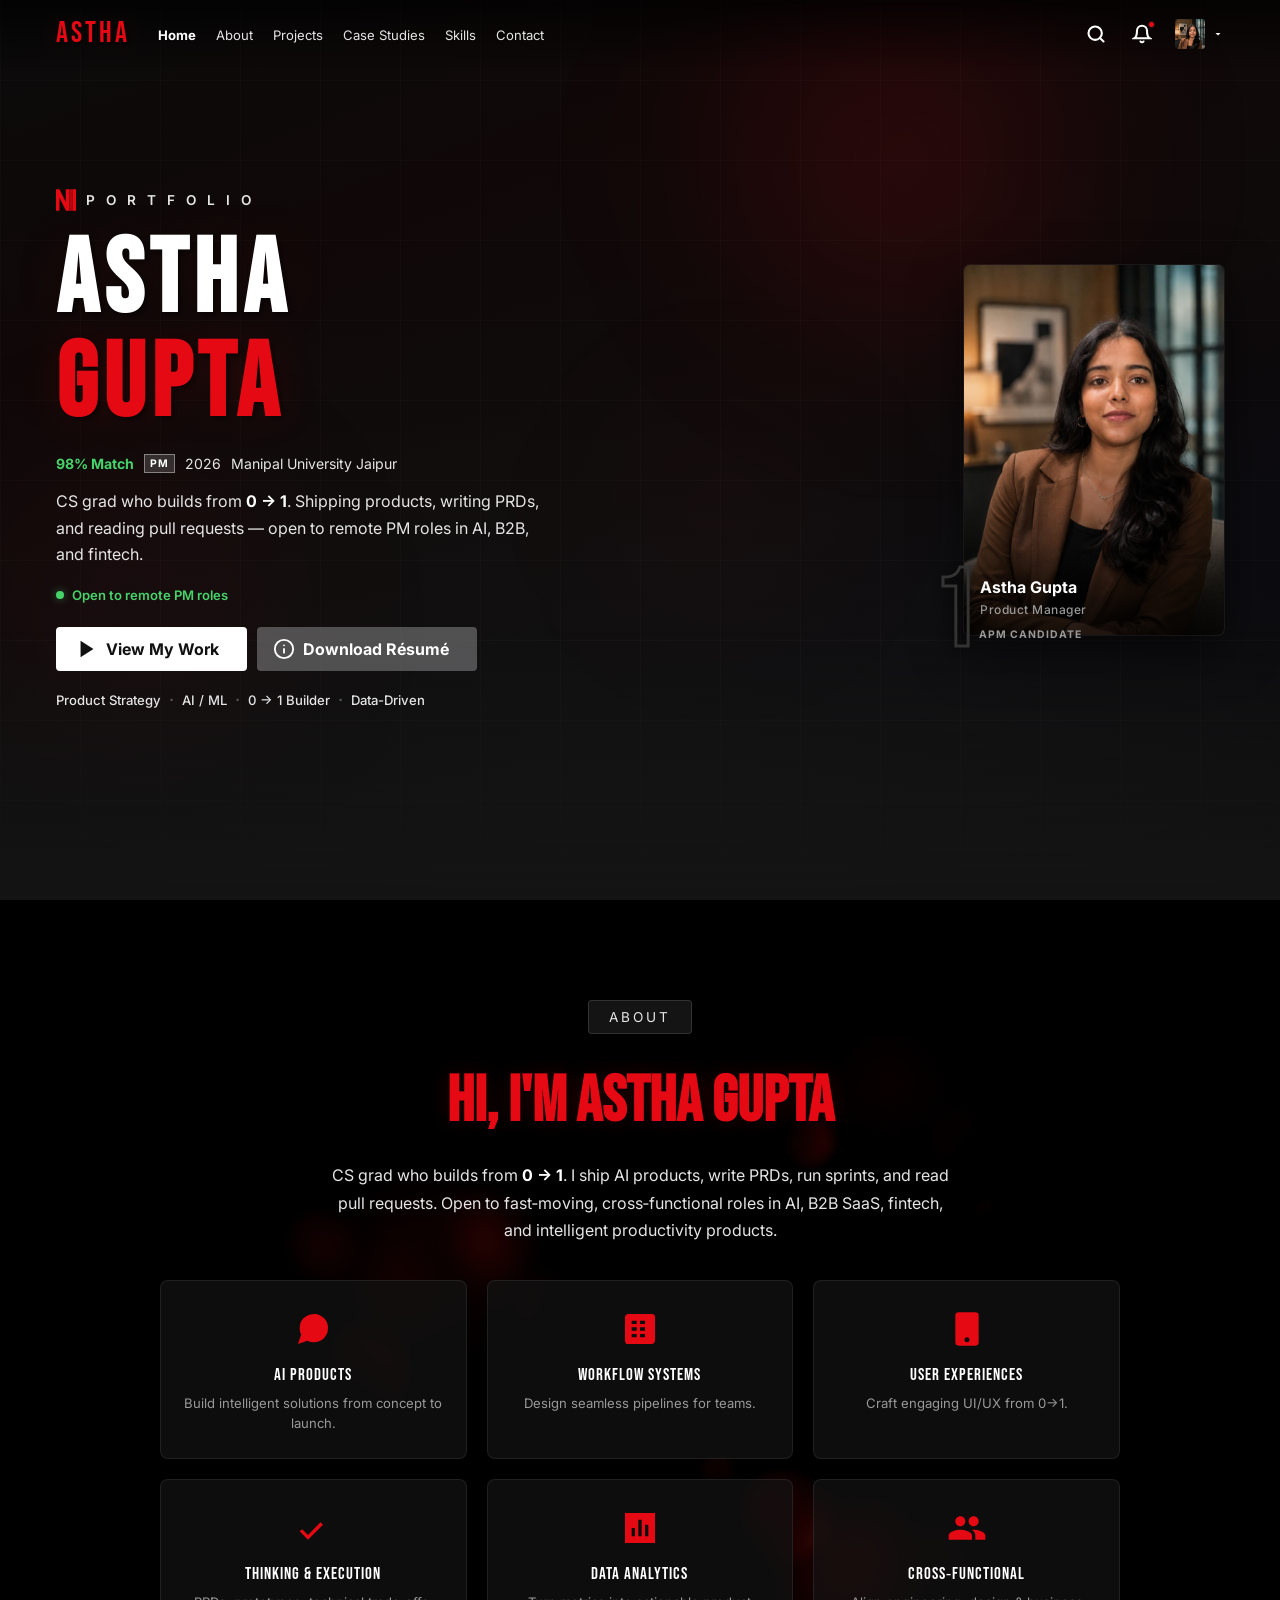
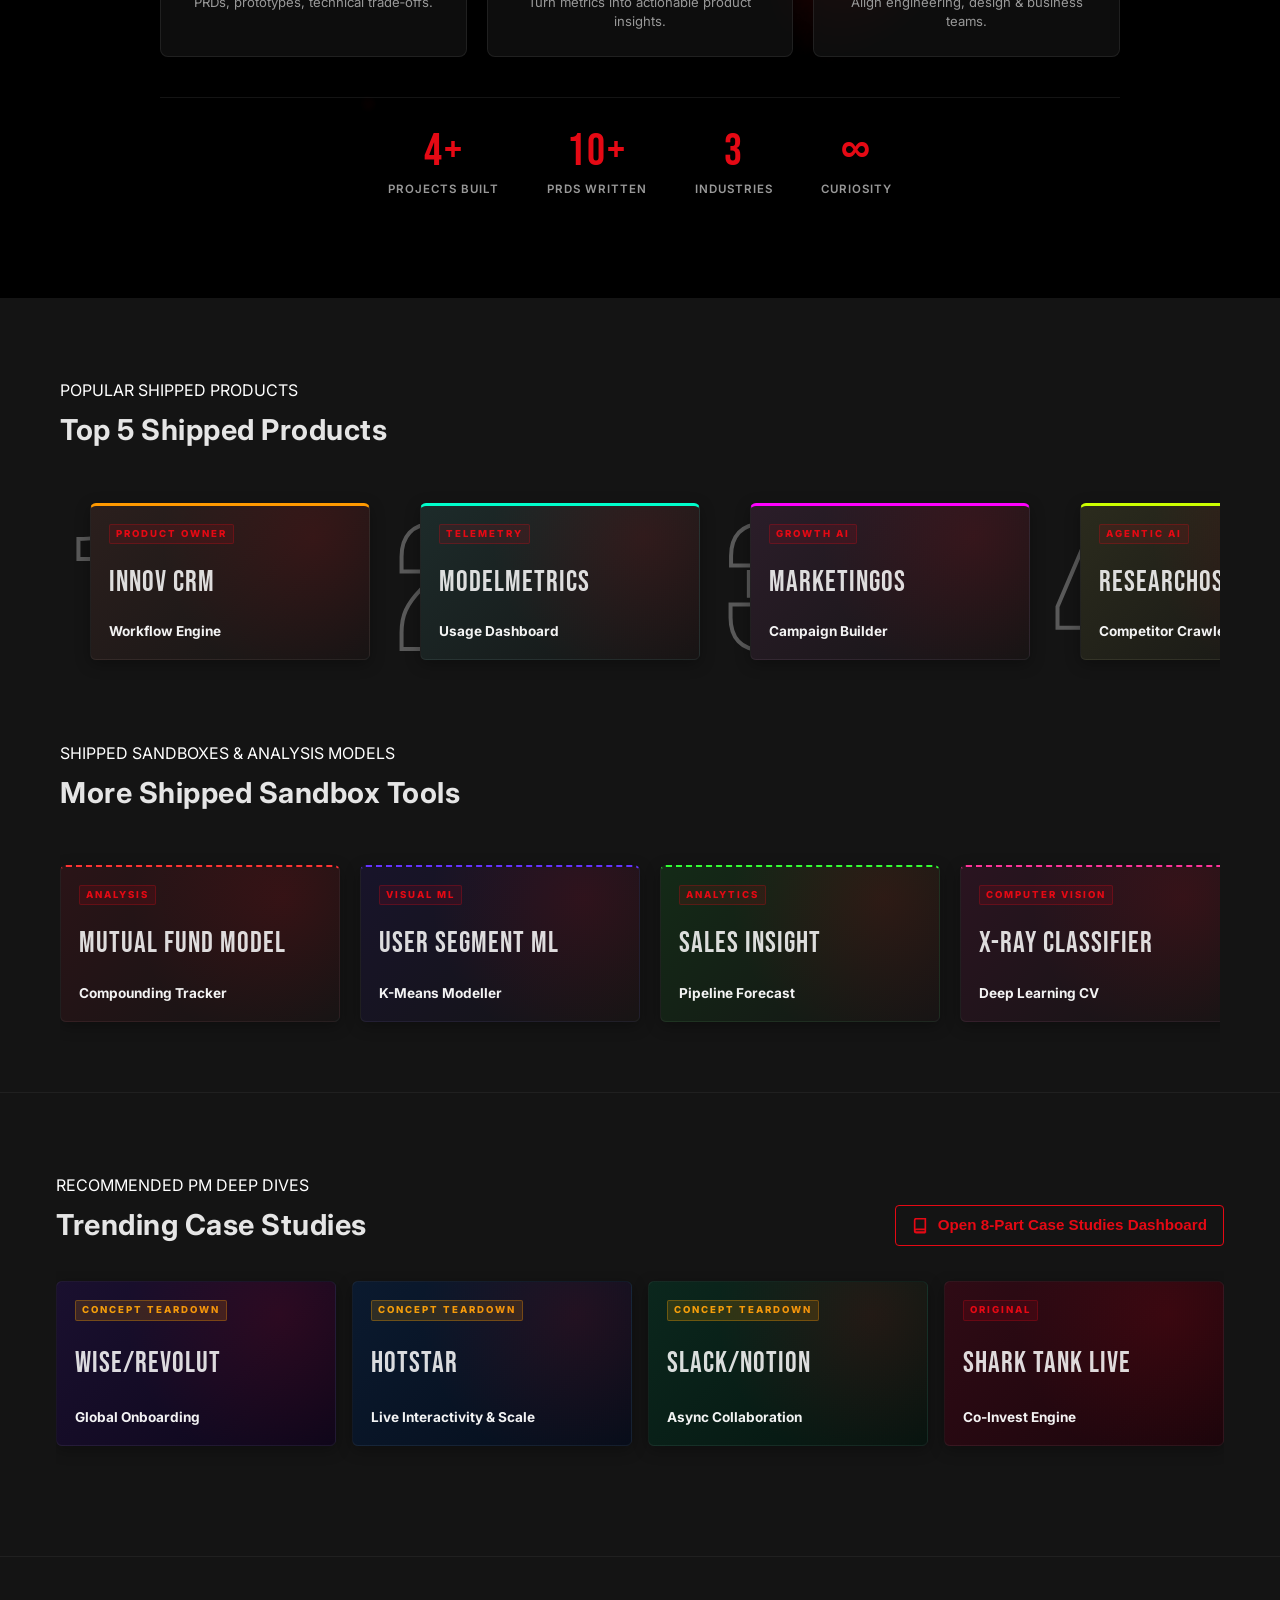
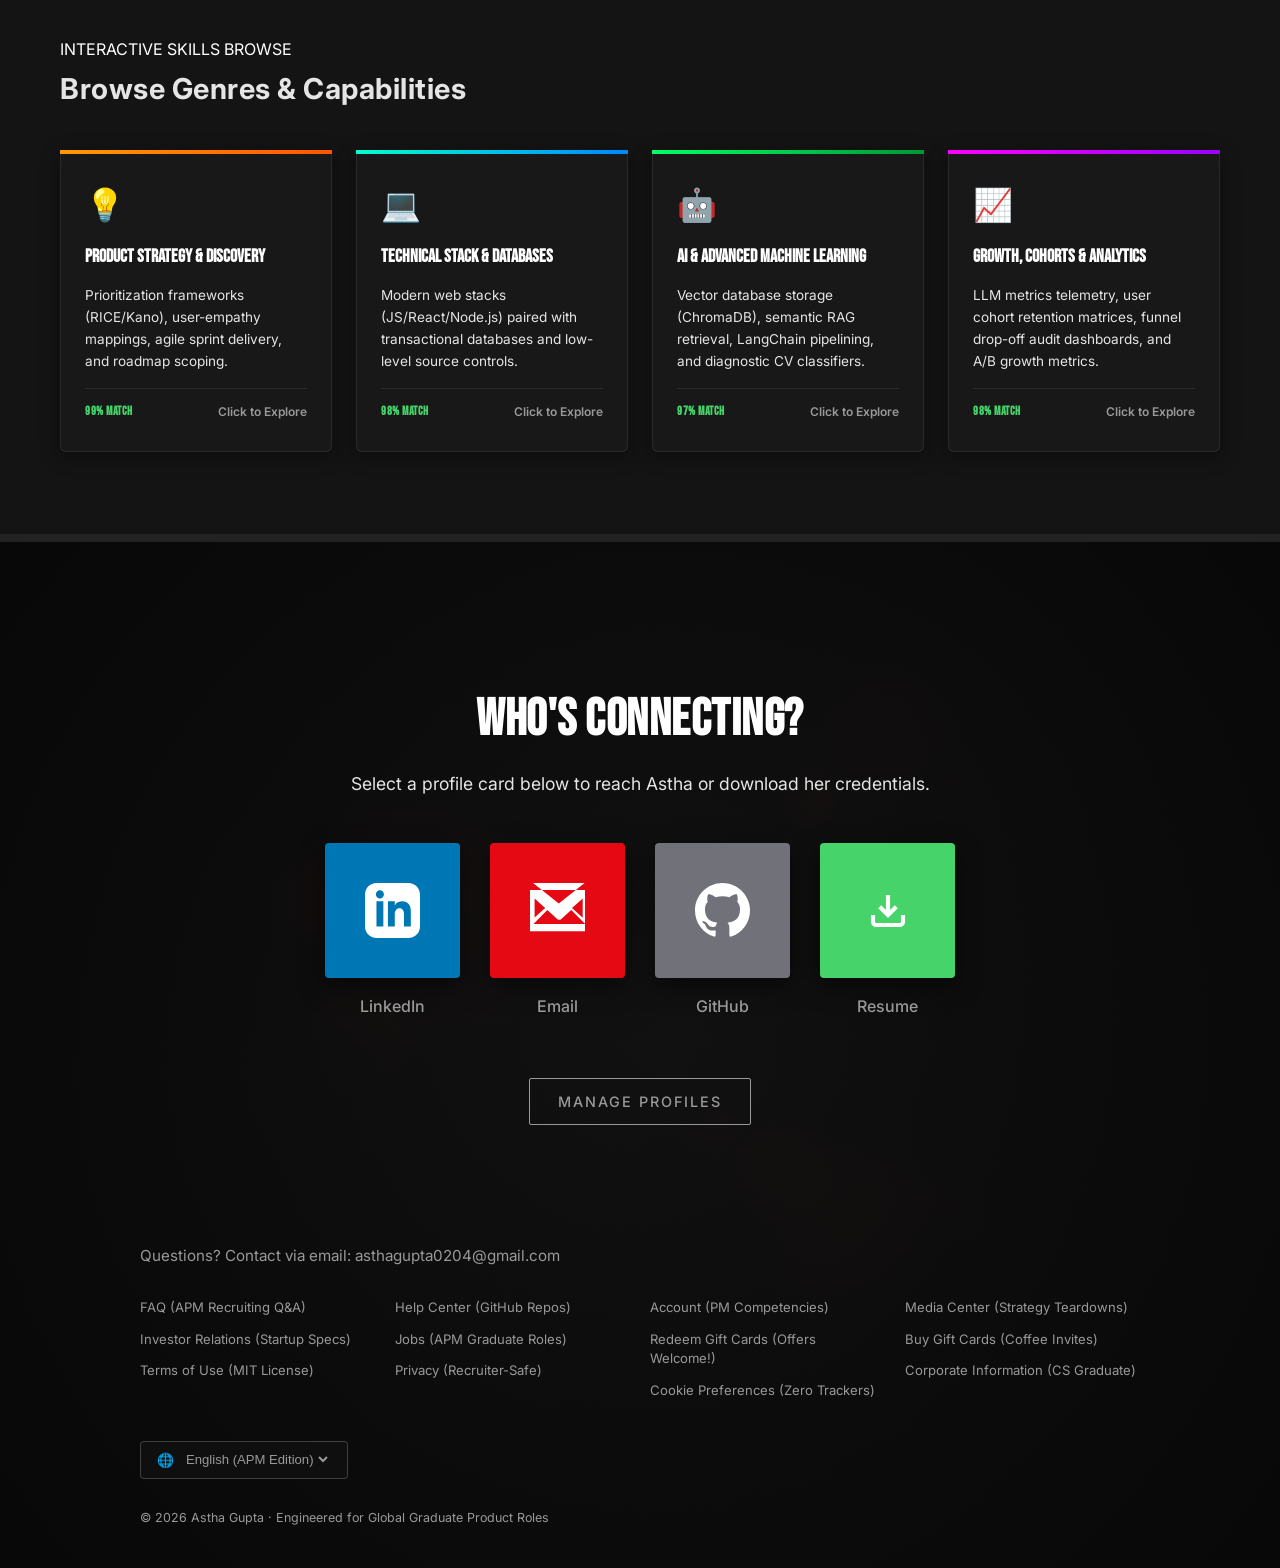
==== commit ac674179: "fix: close 7 portfolio credibility gaps — consistent stats, concept teardown labels, internship deta" ====
--- a/index.html
+++ b/index.html
@@ -131,7 +131,7 @@
       <!-- Netflix "Top 10" style rank badge -->
       <div class="portrait-rank">
         <span class="rank-number">1</span>
-        <span class="rank-label">PM to Watch</span>
+        <span class="rank-label">APM Candidate</span>
       </div>
     </div>
 
@@ -194,8 +194,8 @@
         <!-- Stat Numbers Row -->
         <div class="about-stats">
           <div class="about-stat">
-            <span class="stat-num">5+</span>
-            <span class="stat-label">Products Shipped</span>
+            <span class="stat-num">4+</span>
+            <span class="stat-label">Projects Built</span>
           </div>
           <div class="about-stat">
             <span class="stat-num">10+</span>
@@ -558,7 +558,7 @@
         <!-- Case Study 1 -->
         <div class="cs-movie-card" data-cs="global-onboarding">
           <div class="cs-card-thumbnail cs-bg-finpay">
-            <div class="cs-card-badge">Original</div>
+            <div class="cs-card-badge" style="background: rgba(255,165,0,0.15); color: #f59e0b; border: 1px solid rgba(255,165,0,0.3);">Concept Teardown</div>
             <div class="cs-card-logo">Wise/Revolut</div>
             <div class="cs-card-banner-title">Global Onboarding</div>
           </div>
@@ -591,7 +591,7 @@
         <!-- Case Study 2 -->
         <div class="cs-movie-card" data-cs="india-localization">
           <div class="cs-card-thumbnail cs-bg-teamflow">
-            <div class="cs-card-badge">Original</div>
+            <div class="cs-card-badge" style="background: rgba(255,165,0,0.15); color: #f59e0b; border: 1px solid rgba(255,165,0,0.3);">Concept Teardown</div>
             <div class="cs-card-logo">Hotstar</div>
             <div class="cs-card-banner-title">Live Interactivity & Scale</div>
           </div>
@@ -624,7 +624,7 @@
         <!-- Case Study 3 -->
         <div class="cs-movie-card" data-cs="async-collaboration">
           <div class="cs-card-thumbnail cs-bg-search">
-            <div class="cs-card-badge">Original</div>
+            <div class="cs-card-badge" style="background: rgba(255,165,0,0.15); color: #f59e0b; border: 1px solid rgba(255,165,0,0.3);">Concept Teardown</div>
             <div class="cs-card-logo">Slack/Notion</div>
             <div class="cs-card-banner-title">Async Collaboration</div>
           </div>
@@ -701,12 +701,12 @@
       <div class="modal-hero-banner">
         <div class="modal-hero-glow"></div>
         <div class="modal-hero-content">
-          <span class="modal-badge">NETFLIX ORIGINAL CASE STUDY</span>
-          <h2 class="modal-title" id="modalTitle">FinPay Checkout Redesign</h2>
+          <span class="modal-badge" id="modalBadge">PM CASE STUDY</span>
+          <h2 class="modal-title" id="modalTitle">Loading...</h2>
           <div class="modal-cta-row">
             <button class="btn-play modal-main-cta">
               <svg viewBox="0 0 24 24" fill="currentColor" class="play-icon"><polygon points="5,3 19,12 5,21"/></svg>
-              Open Interactive PRD
+              View Deep Dive
             </button>
             <button class="cs-control-btn modal-circle-btn modal-like" aria-label="Like Project">
               <svg viewBox="0 0 24 24" fill="none" stroke="currentColor" stroke-width="2"><path d="M14 9V5a3 3 0 00-3-3l-4 9v11h11.28a2 2 0 002-1.7l1.38-9a2 2 0 00-2-2.3zM7 22H4a2 2 0 01-2-2v-7a2 2 0 012-2h3"/></svg>
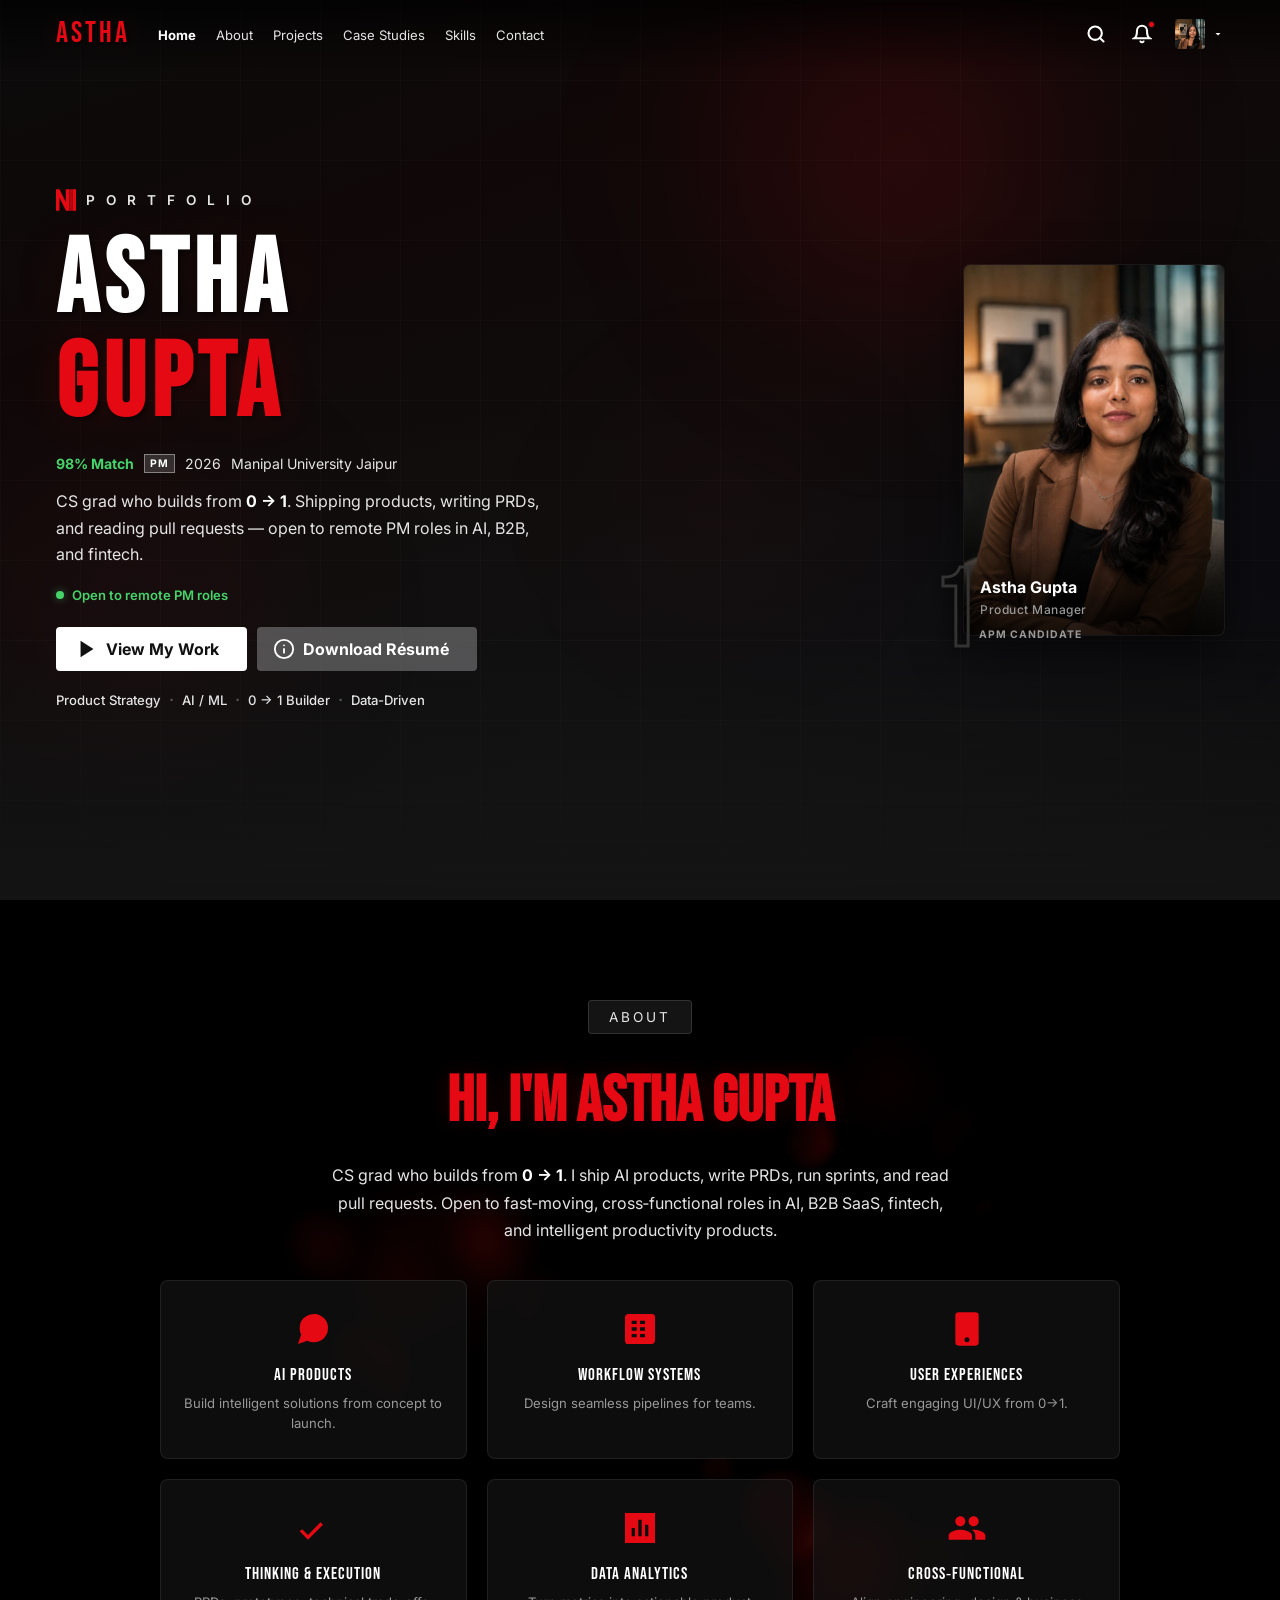
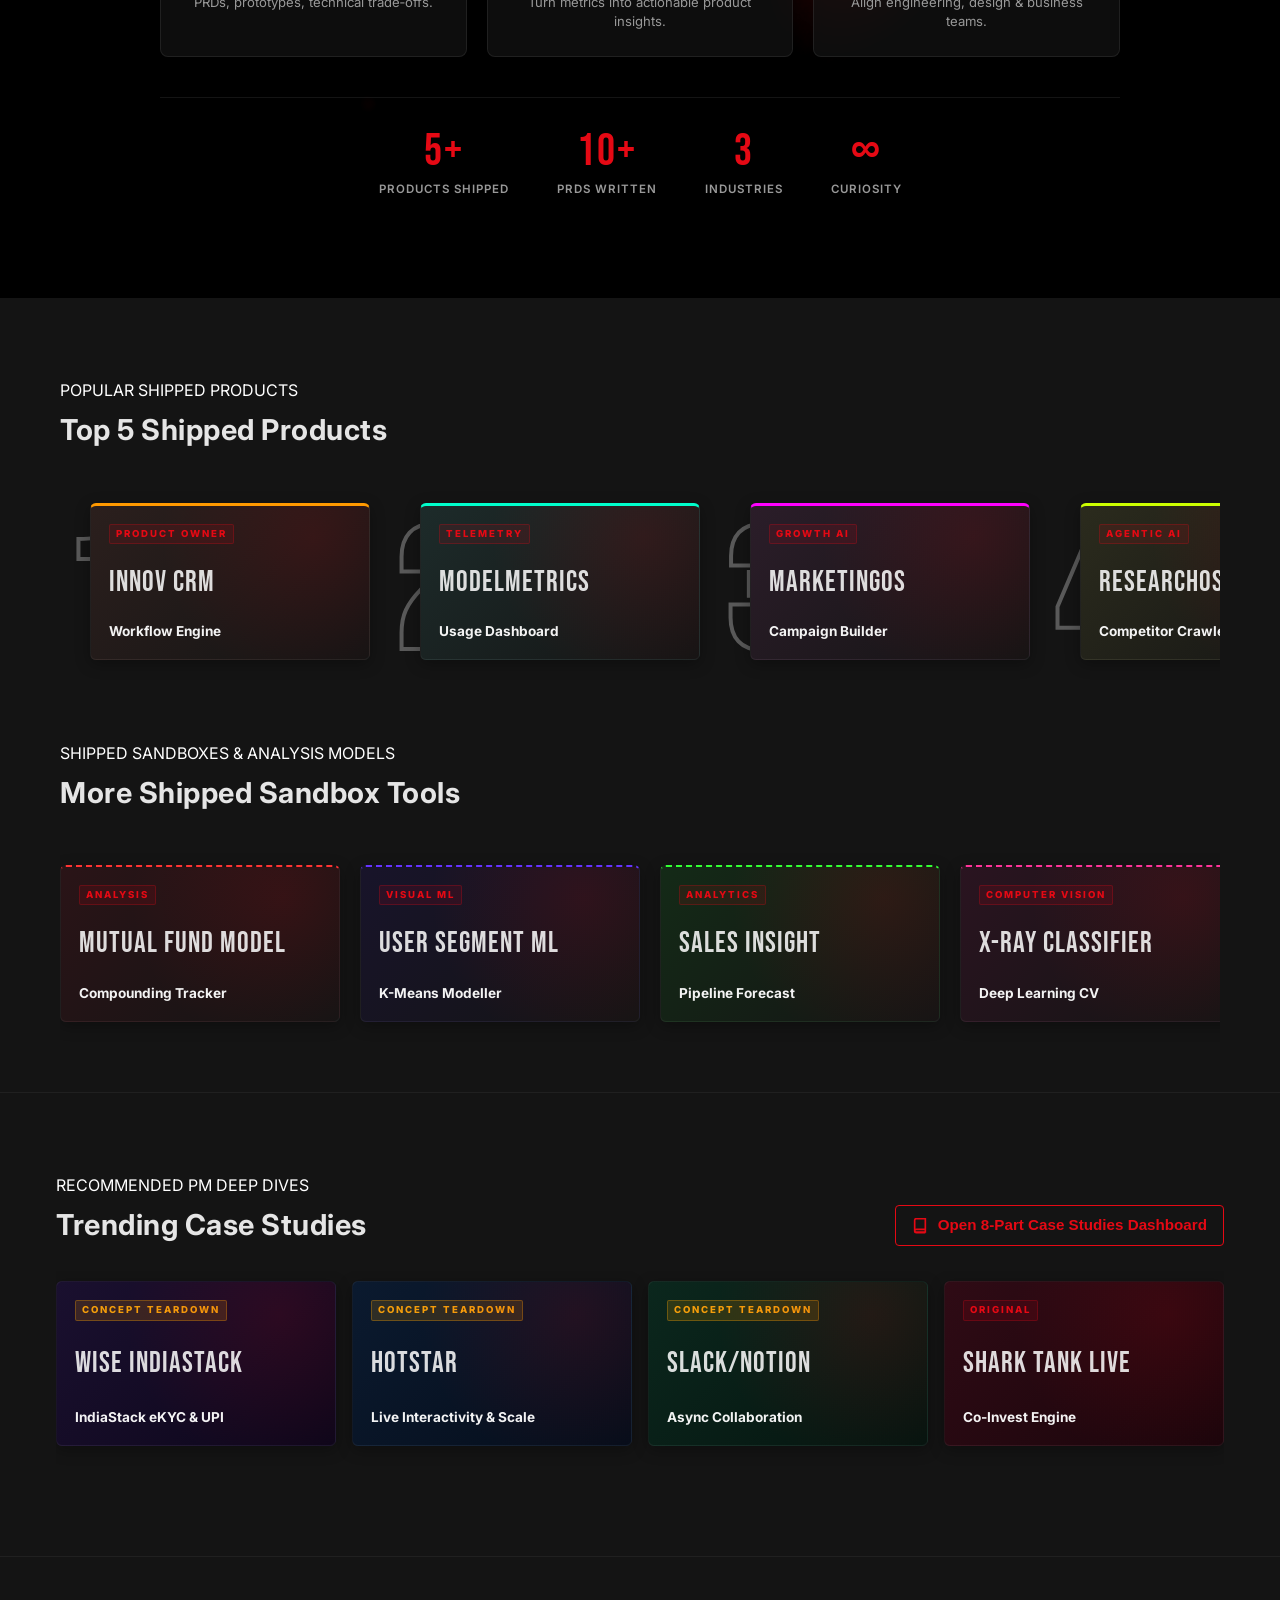
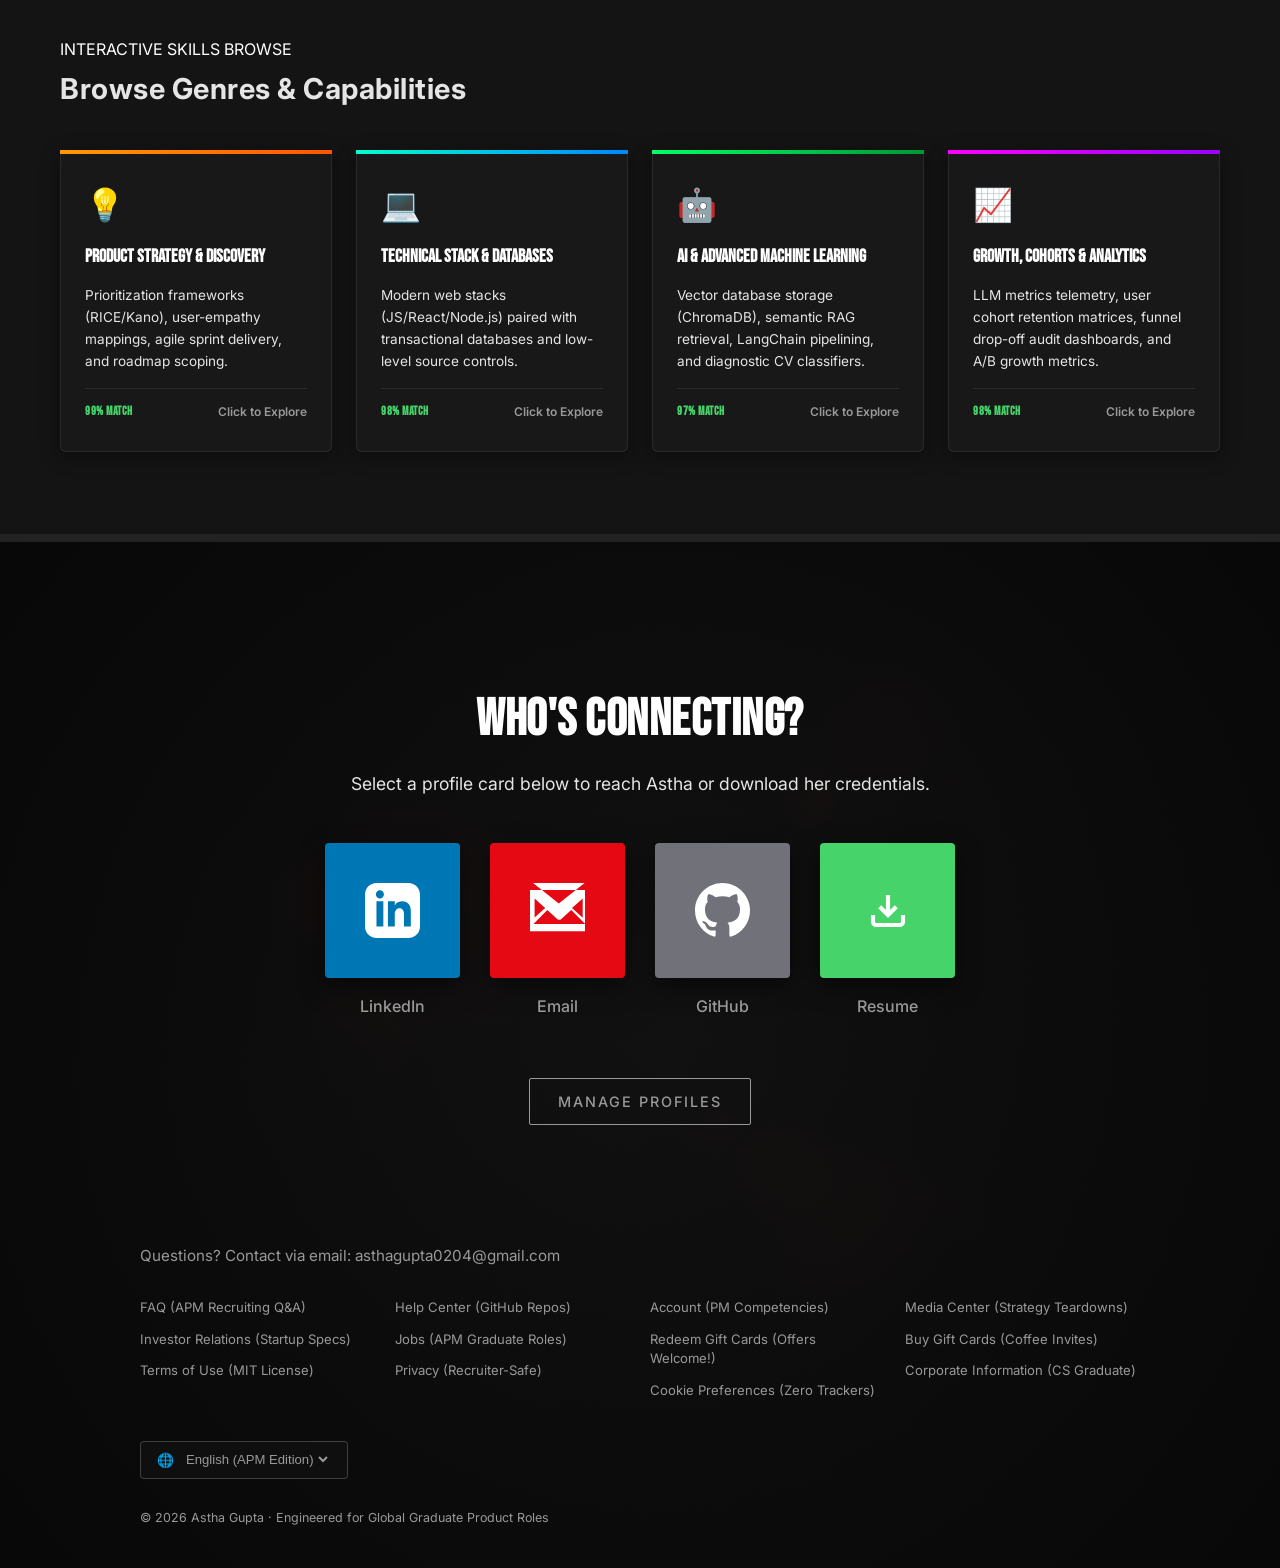
==== commit 08127108: "docs: professionalize PM portfolio case studies, fix resume PDF, and align statistics" ====
--- a/index.html
+++ b/index.html
@@ -99,7 +99,7 @@
           <svg viewBox="0 0 24 24" fill="currentColor" class="play-icon"><polygon points="5,3 19,12 5,21"/></svg>
           View My Work
         </a>
-        <a href="#" class="btn-more-info">
+        <a href="assets/Astha_Gupta_Resume.pdf" target="_blank" class="btn-more-info">
           <svg viewBox="0 0 24 24" fill="none" stroke="currentColor" stroke-width="2" class="info-icon"><circle cx="12" cy="12" r="10"/><line x1="12" y1="16" x2="12" y2="12" stroke-linecap="round"/><circle cx="12" cy="8" r="1" fill="currentColor" stroke="none"/></svg>
           Download Résumé
         </a>
@@ -194,8 +194,8 @@
         <!-- Stat Numbers Row -->
         <div class="about-stats">
           <div class="about-stat">
-            <span class="stat-num">4+</span>
-            <span class="stat-label">Projects Built</span>
+            <span class="stat-num">5+</span>
+            <span class="stat-label">Products Shipped</span>
           </div>
           <div class="about-stat">
             <span class="stat-num">10+</span>
@@ -242,7 +242,7 @@
                 </button>
               </div>
               <div class="cs-hover-meta">
-                <span class="cs-hover-match">99% Match</span>
+                <span class="cs-hover-match">99% Match for B2B SaaS PM</span>
                 <span class="cs-hover-maturity">Production</span>
                 <span class="cs-hover-year">2026</span>
               </div>
@@ -275,7 +275,7 @@
                 </button>
               </div>
               <div class="cs-hover-meta">
-                <span class="cs-hover-match">98% Match</span>
+                <span class="cs-hover-match">96% Match for Technical PM</span>
                 <span class="cs-hover-maturity">Active Streamlit</span>
                 <span class="cs-hover-year">2026</span>
               </div>
@@ -308,7 +308,7 @@
                 </button>
               </div>
               <div class="cs-hover-meta">
-                <span class="cs-hover-match">97% Match</span>
+                <span class="cs-hover-match">97% Match for AI PM</span>
                 <span class="cs-hover-maturity">AI Sandbox</span>
                 <span class="cs-hover-year">2026</span>
               </div>
@@ -341,7 +341,7 @@
                 </button>
               </div>
               <div class="cs-hover-meta">
-                <span class="cs-hover-match">96% Match</span>
+                <span class="cs-hover-match">95% Match for AI/ML PM</span>
                 <span class="cs-hover-maturity">Python Crawler</span>
                 <span class="cs-hover-year">2026</span>
               </div>
@@ -374,7 +374,7 @@
                 </button>
               </div>
               <div class="cs-hover-meta">
-                <span class="cs-hover-match">97% Match</span>
+                <span class="cs-hover-match">98% Match for AI PM</span>
                 <span class="cs-hover-maturity">RAG Production</span>
                 <span class="cs-hover-year">2026</span>
               </div>
@@ -414,7 +414,7 @@
               </button>
             </div>
             <div class="cs-hover-meta">
-              <span class="cs-hover-match">95% Match</span>
+              <span class="cs-hover-match">95% Match for Fintech PM</span>
               <span class="cs-hover-maturity">Jupyter</span>
               <span class="cs-hover-year">2026</span>
             </div>
@@ -441,7 +441,7 @@
               </button>
             </div>
             <div class="cs-hover-meta">
-              <span class="cs-hover-match">94% Match</span>
+              <span class="cs-hover-match">94% Match for Technical PM</span>
               <span class="cs-hover-maturity">Clustering model</span>
               <span class="cs-hover-year">2025</span>
             </div>
@@ -468,7 +468,7 @@
               </button>
             </div>
             <div class="cs-hover-meta">
-              <span class="cs-hover-match">94% Match</span>
+              <span class="cs-hover-match">94% Match for Growth PM</span>
               <span class="cs-hover-maturity">BI Dashboard</span>
               <span class="cs-hover-year">2025</span>
             </div>
@@ -495,7 +495,7 @@
               </button>
             </div>
             <div class="cs-hover-meta">
-              <span class="cs-hover-match">95% Match</span>
+              <span class="cs-hover-match">95% Match for Technical PM</span>
               <span class="cs-hover-maturity">CV Model</span>
               <span class="cs-hover-year">2026</span>
             </div>
@@ -522,7 +522,7 @@
               </button>
             </div>
             <div class="cs-hover-meta">
-              <span class="cs-hover-match">93% Match</span>
+              <span class="cs-hover-match">93% Match for Platform PM</span>
               <span class="cs-hover-maturity">API Sandbox</span>
               <span class="cs-hover-year">2025</span>
             </div>
@@ -559,8 +559,8 @@
         <div class="cs-movie-card" data-cs="global-onboarding">
           <div class="cs-card-thumbnail cs-bg-finpay">
             <div class="cs-card-badge" style="background: rgba(255,165,0,0.15); color: #f59e0b; border: 1px solid rgba(255,165,0,0.3);">Concept Teardown</div>
-            <div class="cs-card-logo">Wise/Revolut</div>
-            <div class="cs-card-banner-title">Global Onboarding</div>
+            <div class="cs-card-logo">Wise IndiaStack</div>
+            <div class="cs-card-banner-title">IndiaStack eKYC & UPI</div>
           </div>
           <div class="cs-card-hover-overlay">
             <div class="cs-hover-controls">
@@ -575,15 +575,15 @@
               </button>
             </div>
             <div class="cs-hover-meta">
-              <span class="cs-hover-match">98% Match</span>
-              <span class="cs-hover-maturity">Wise / Revolut</span>
-              <span class="cs-hover-year">2025</span>
-            </div>
-            <p class="cs-hover-synopsis">Designing a global onboarding funnel that adapts to 15+ countries, multi-format phone numbers, local KYC/documents, and non-English drop-off protection.</p>
+              <span class="cs-hover-match">98% Match for FinTech PM</span>
+              <span class="cs-hover-maturity">IndiaStack Concept</span>
+              <span class="cs-hover-year">2026</span>
+            </div>
+            <p class="cs-hover-synopsis">Redesigning international eKYC & UPI dispute resolution flows for first-time vernacular internet users in Tier-2/3 Indian cities under DPDP 2023 guidelines.</p>
             <div class="cs-hover-tags">
-              <span>Onboarding Funnel</span>
-              <span>Global Compliance</span>
-              <span>UX Growth</span>
+              <span>UPI & Aadhaar</span>
+              <span>Bharat Localization</span>
+              <span>DPDP Compliance</span>
             </div>
           </div>
         </div>
@@ -608,9 +608,9 @@
               </button>
             </div>
             <div class="cs-hover-meta">
-              <span class="cs-hover-match">97% Match</span>
+              <span class="cs-hover-match">99% Match for B2C Growth PM</span>
               <span class="cs-hover-maturity">Disney+ Hotstar</span>
-              <span class="cs-hover-year">2025</span>
+              <span class="cs-hover-year">2026</span>
             </div>
             <p class="cs-hover-synopsis">Growth PM case study on scaling live streaming (50M+ concurrent users) during IPL, bundling HBO/Disney content, and pioneering Swiggy Watch'N'Order food commerce overlays.</p>
             <div class="cs-hover-tags">
@@ -641,7 +641,7 @@
               </button>
             </div>
             <div class="cs-hover-meta">
-              <span class="cs-hover-match">96% Match</span>
+              <span class="cs-hover-match">96% Match for Platform PM</span>
               <span class="cs-hover-maturity">Slack / Notion</span>
               <span class="cs-hover-year">2026</span>
             </div>
@@ -674,7 +674,7 @@
               </button>
             </div>
             <div class="cs-hover-meta">
-              <span class="cs-hover-match">99% Match</span>
+              <span class="cs-hover-match">97% Match for FinTech PM</span>
               <span class="cs-hover-maturity">Interactive Tech</span>
               <span class="cs-hover-year">2026</span>
             </div>
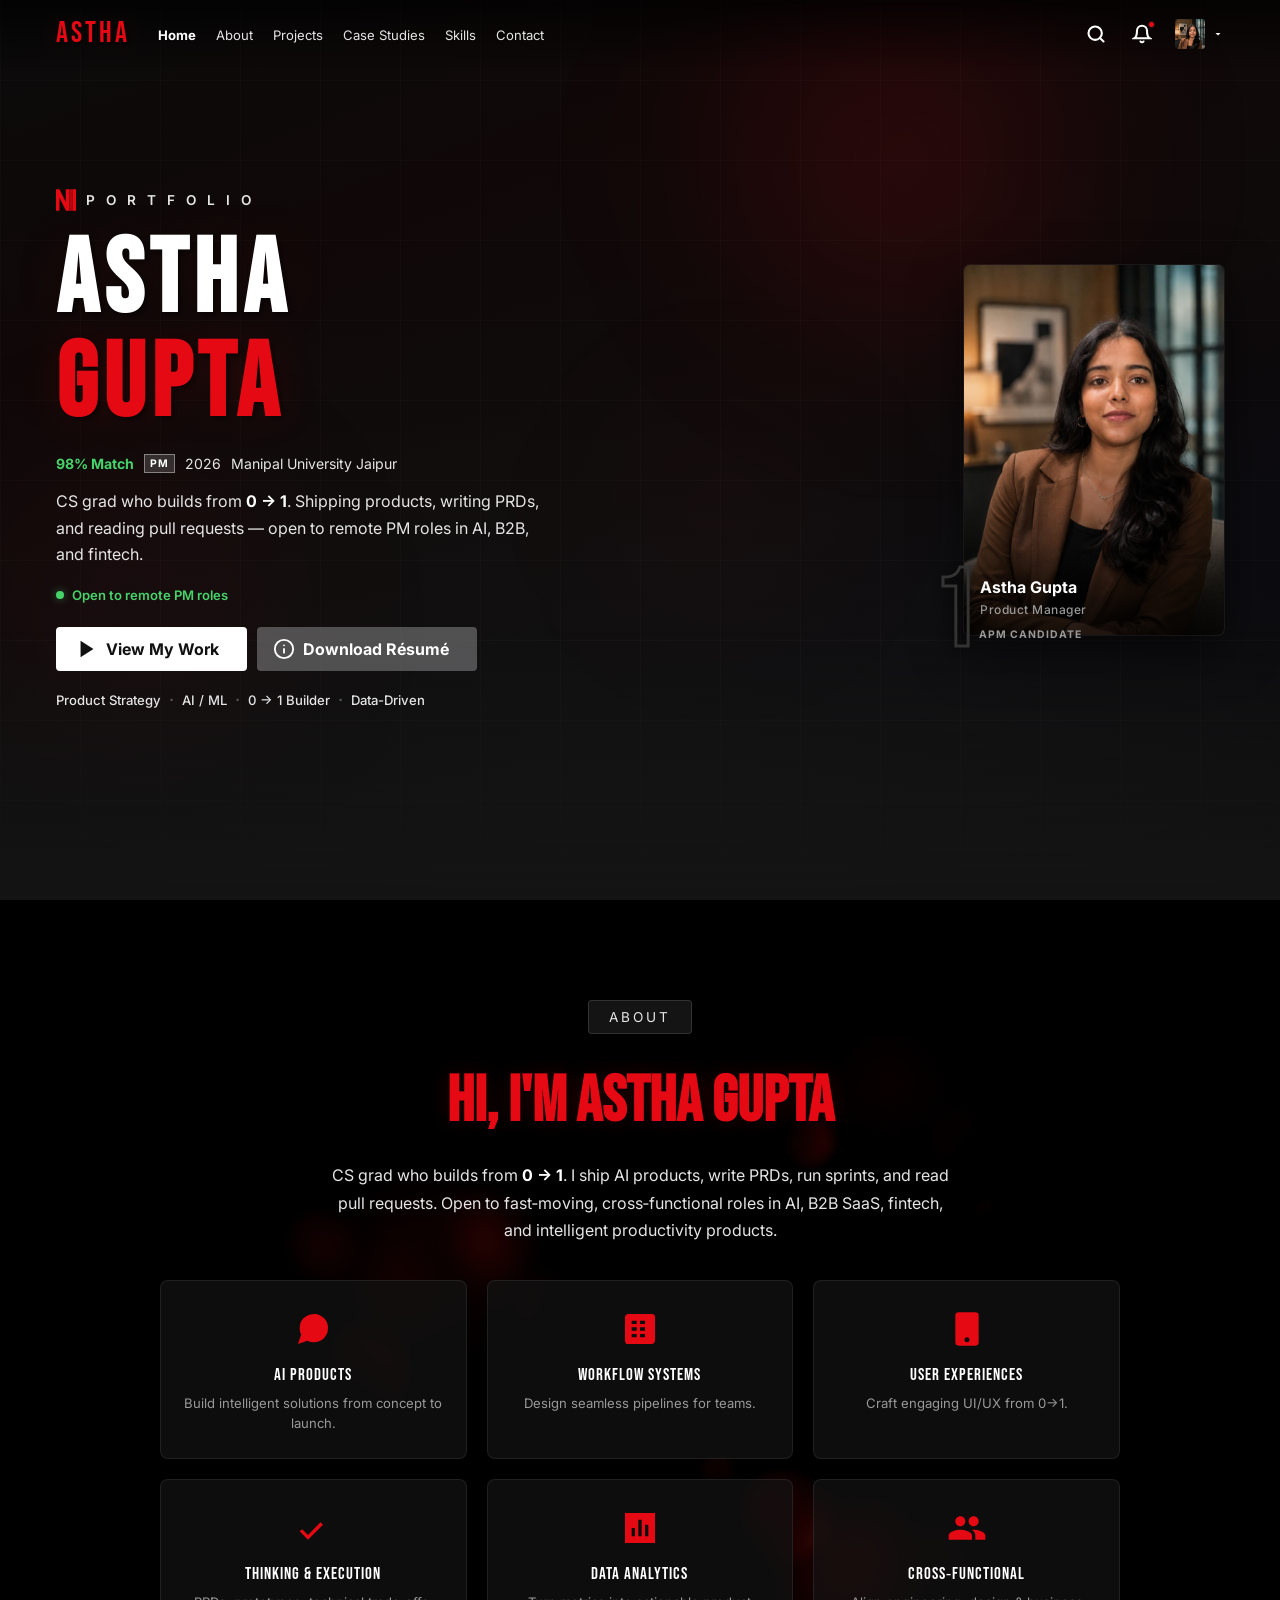
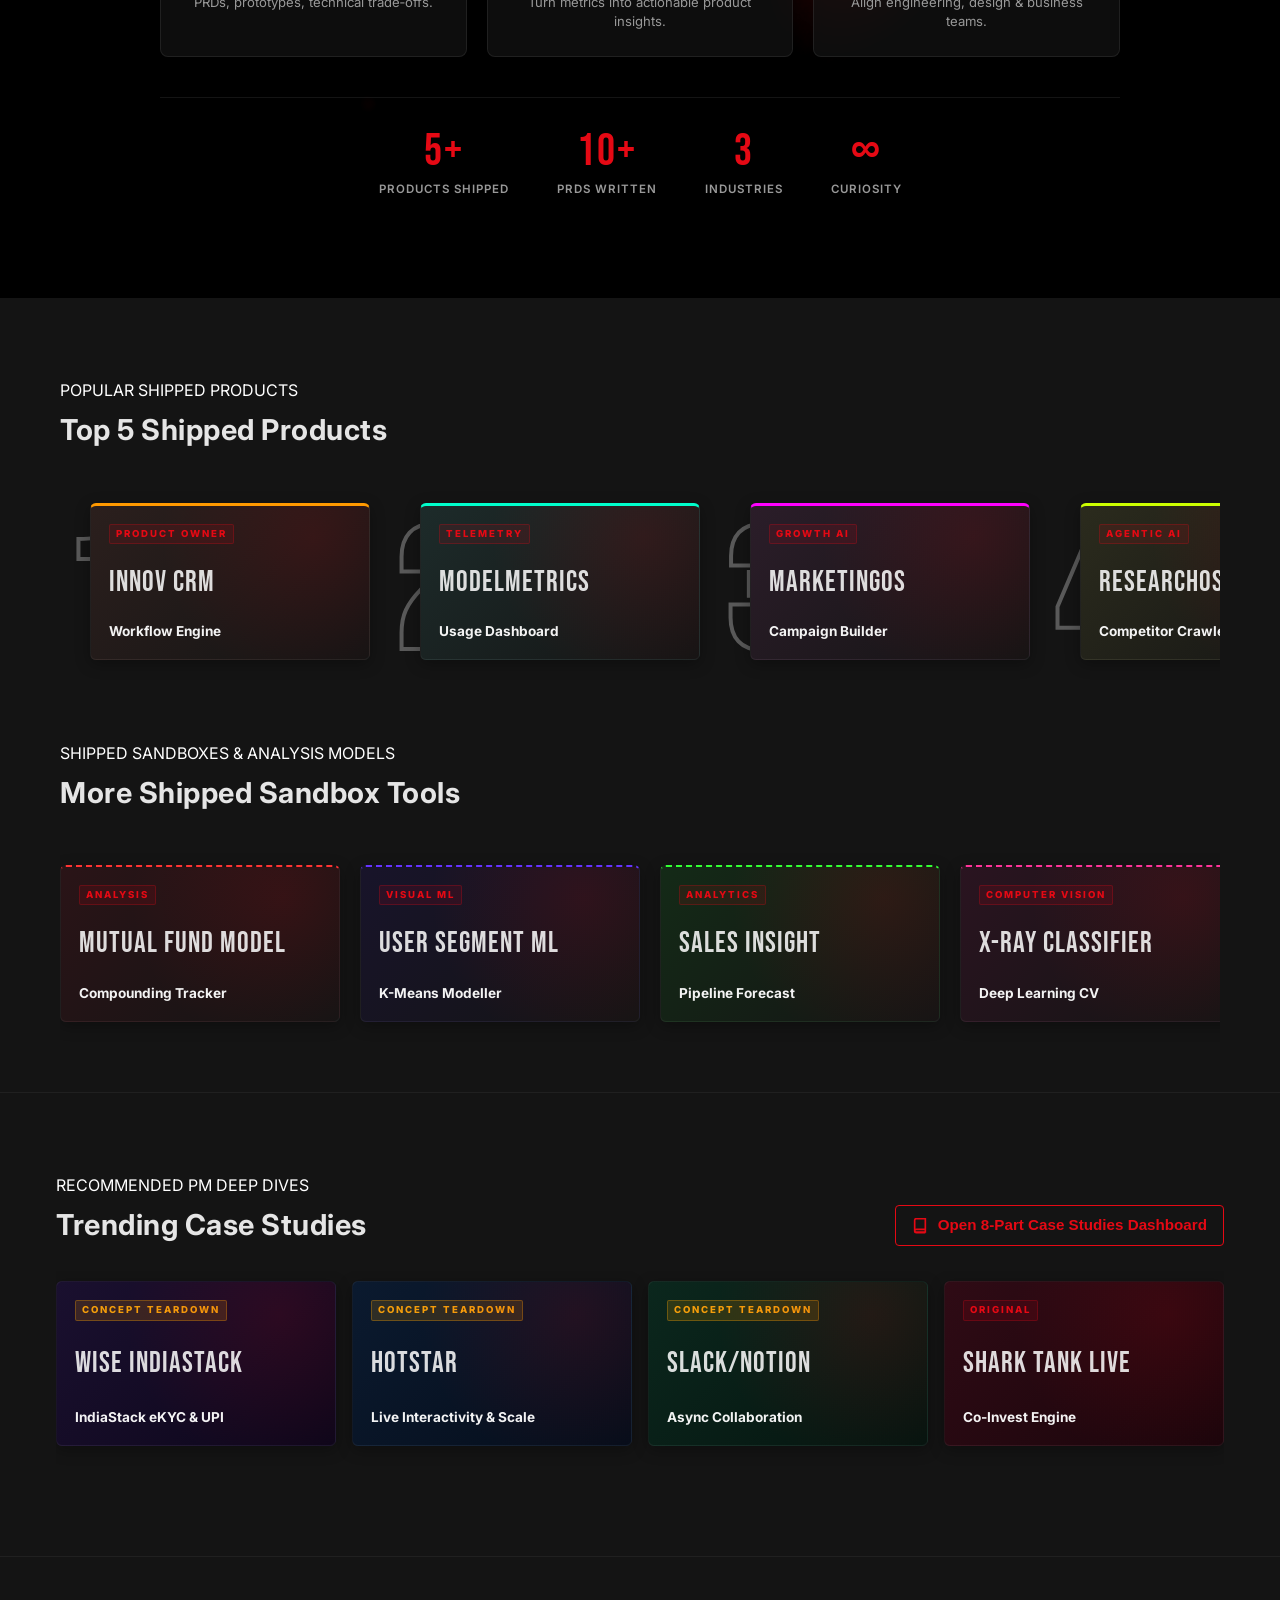
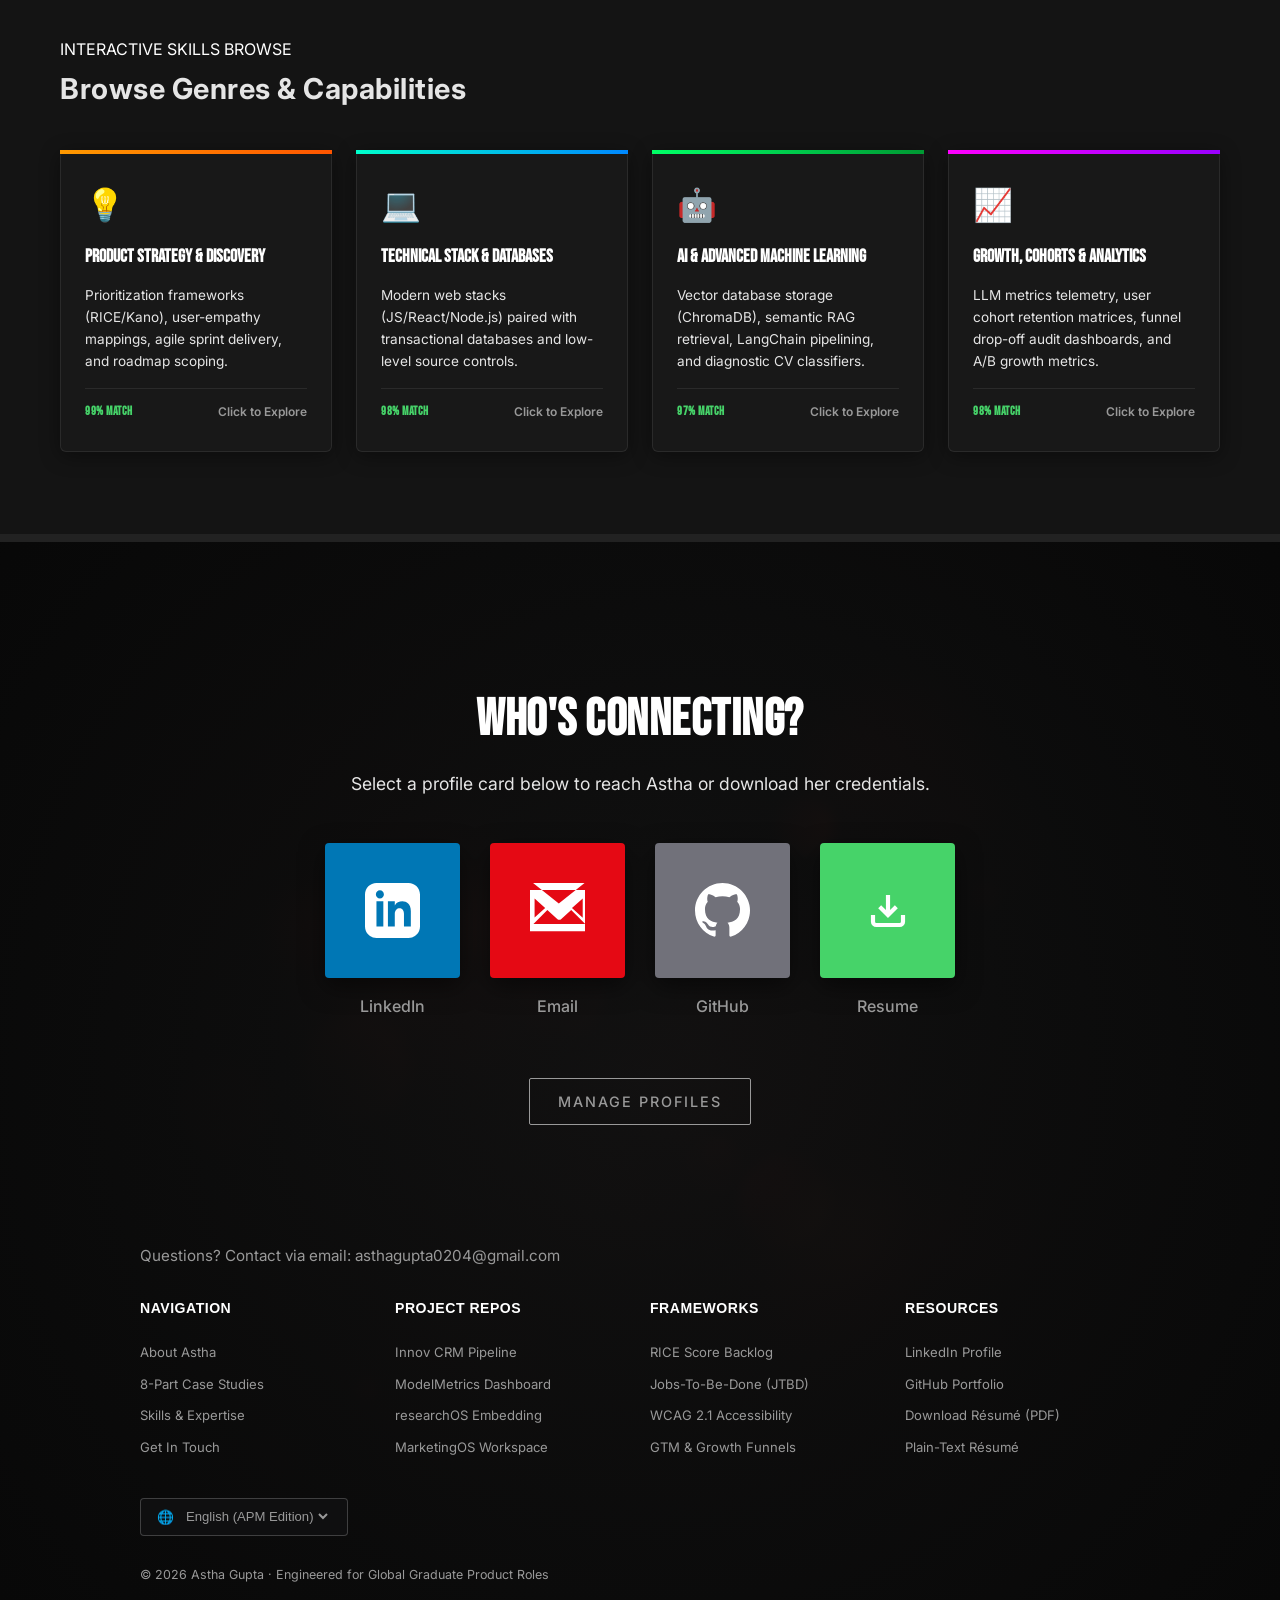
==== commit e8992c92: "style: professionalize netflix-styled site footer navigation links" ====
--- a/index.html
+++ b/index.html
@@ -936,24 +936,32 @@
       
       <div class="footer-links-grid">
         <div class="footer-col">
-          <a href="#about">FAQ (APM Recruiting Q&A)</a>
-          <a href="#projects">Investor Relations (Startup Specs)</a>
-          <a href="https://github.com/asthagit-ux" target="_blank">Terms of Use (MIT License)</a>
+          <span style="color: #fff; font-family: 'Outfit', sans-serif; font-size: 0.88rem; font-weight: 700; margin-bottom: 12px; display: block; letter-spacing: 0.5px;">NAVIGATION</span>
+          <a href="#about">About Astha</a>
+          <a href="pages/case-studies.html">8-Part Case Studies</a>
+          <a href="pages/skills.html">Skills & Expertise</a>
+          <a href="#contact">Get In Touch</a>
         </div>
         <div class="footer-col">
-          <a href="https://github.com/asthagit-ux?tab=repositories" target="_blank">Help Center (GitHub Repos)</a>
-          <a href="#contact">Jobs (APM Graduate Roles)</a>
-          <a href="https://github.com/asthagit-ux" target="_blank">Privacy (Recruiter-Safe)</a>
+          <span style="color: #fff; font-family: 'Outfit', sans-serif; font-size: 0.88rem; font-weight: 700; margin-bottom: 12px; display: block; letter-spacing: 0.5px;">PROJECT REPOS</span>
+          <a href="https://github.com/asthagit-ux" target="_blank">Innov CRM Pipeline</a>
+          <a href="https://github.com/asthagit-ux" target="_blank">ModelMetrics Dashboard</a>
+          <a href="https://github.com/asthagit-ux" target="_blank">researchOS Embedding</a>
+          <a href="https://github.com/asthagit-ux" target="_blank">MarketingOS Workspace</a>
         </div>
         <div class="footer-col">
-          <a href="#skills">Account (PM Competencies)</a>
-          <a href="#contact">Redeem Gift Cards (Offers Welcome!)</a>
-          <a href="#contact">Cookie Preferences (Zero Trackers)</a>
+          <span style="color: #fff; font-family: 'Outfit', sans-serif; font-size: 0.88rem; font-weight: 700; margin-bottom: 12px; display: block; letter-spacing: 0.5px;">FRAMEWORKS</span>
+          <a href="pages/case-studies.html">RICE Score Backlog</a>
+          <a href="pages/case-studies.html">Jobs-To-Be-Done (JTBD)</a>
+          <a href="pages/case-studies.html">WCAG 2.1 Accessibility</a>
+          <a href="pages/case-studies.html">GTM & Growth Funnels</a>
         </div>
         <div class="footer-col">
-          <a href="#case-studies">Media Center (Strategy Teardowns)</a>
-          <a href="mailto:asthagupta0204@gmail.com">Buy Gift Cards (Coffee Invites)</a>
-          <a href="#about">Corporate Information (CS Graduate)</a>
+          <span style="color: #fff; font-family: 'Outfit', sans-serif; font-size: 0.88rem; font-weight: 700; margin-bottom: 12px; display: block; letter-spacing: 0.5px;">RESOURCES</span>
+          <a href="https://linkedin.com/in/astha-gupta" target="_blank">LinkedIn Profile</a>
+          <a href="https://github.com/asthagit-ux" target="_blank">GitHub Portfolio</a>
+          <a href="assets/Astha_Gupta_Resume.pdf" target="_blank">Download Résumé (PDF)</a>
+          <a href="assets/Astha_Gupta_Resume.txt" target="_blank">Plain-Text Résumé</a>
         </div>
       </div>
 
